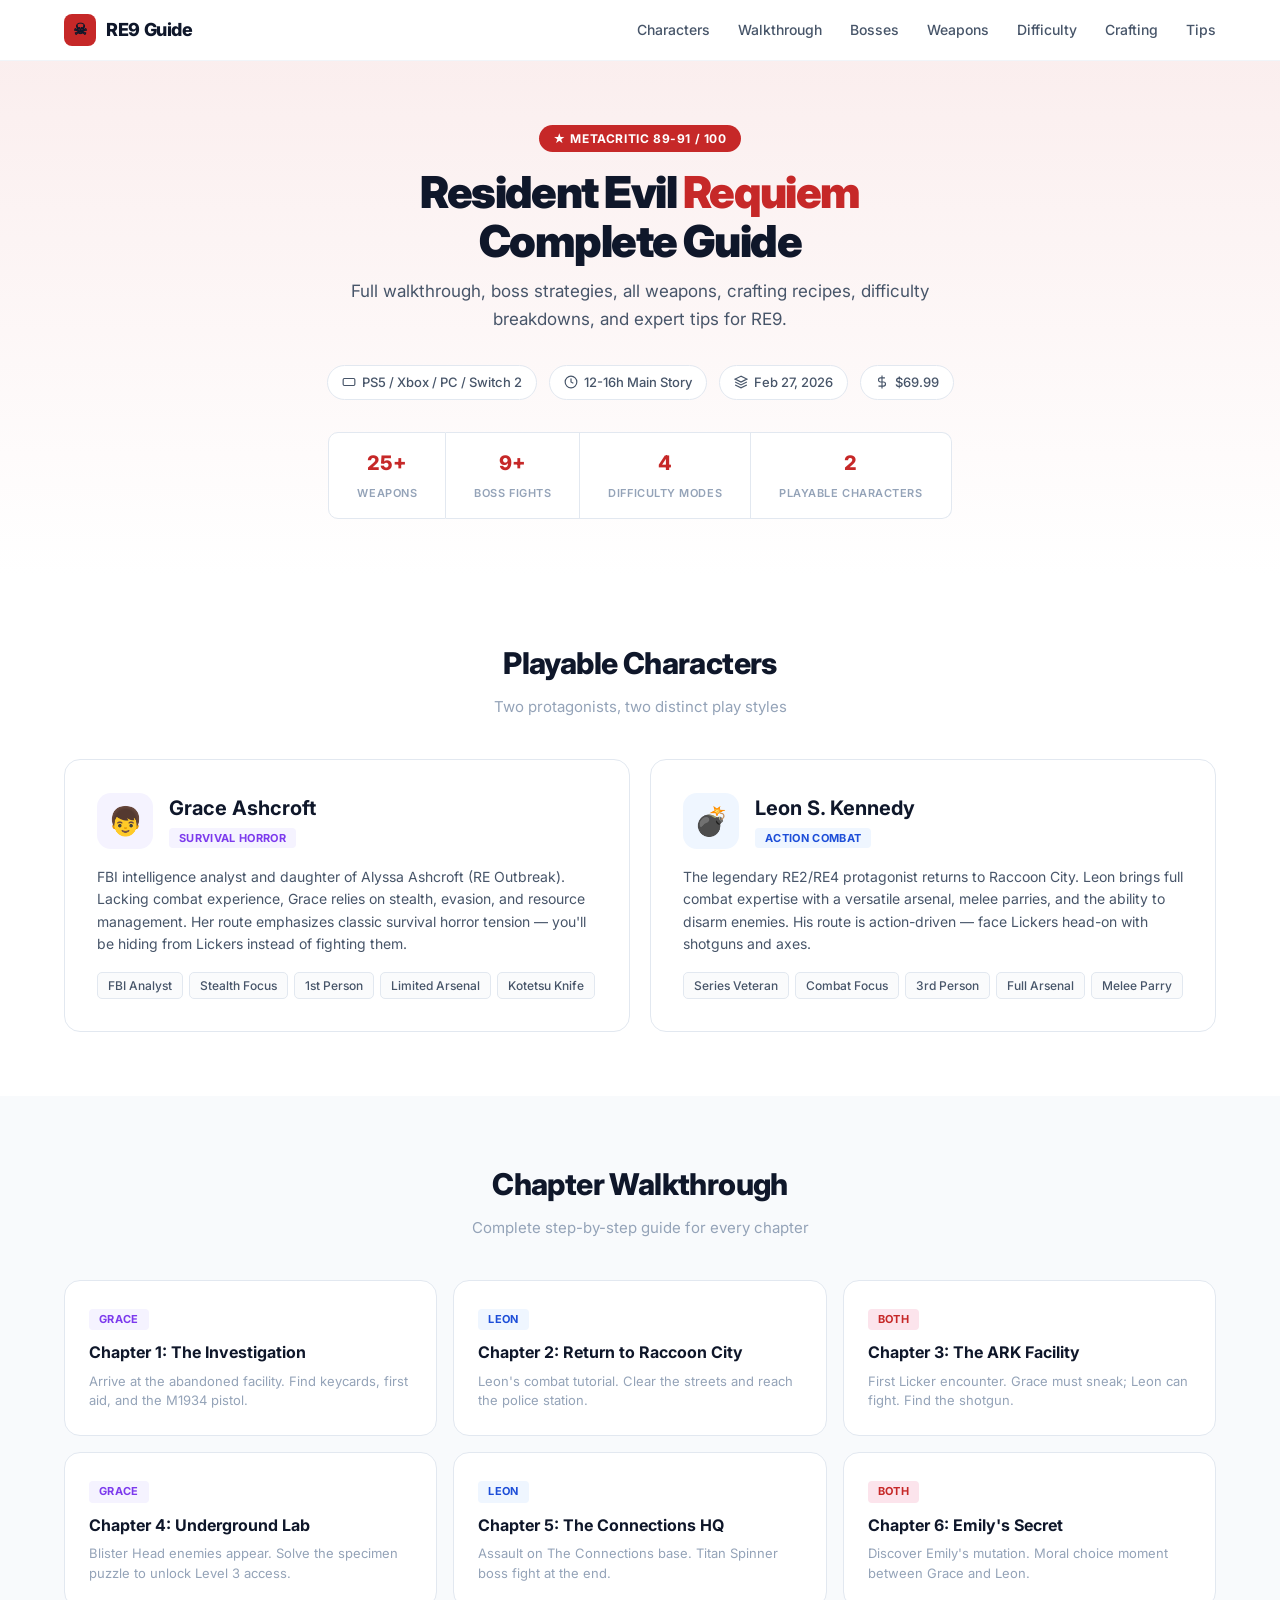
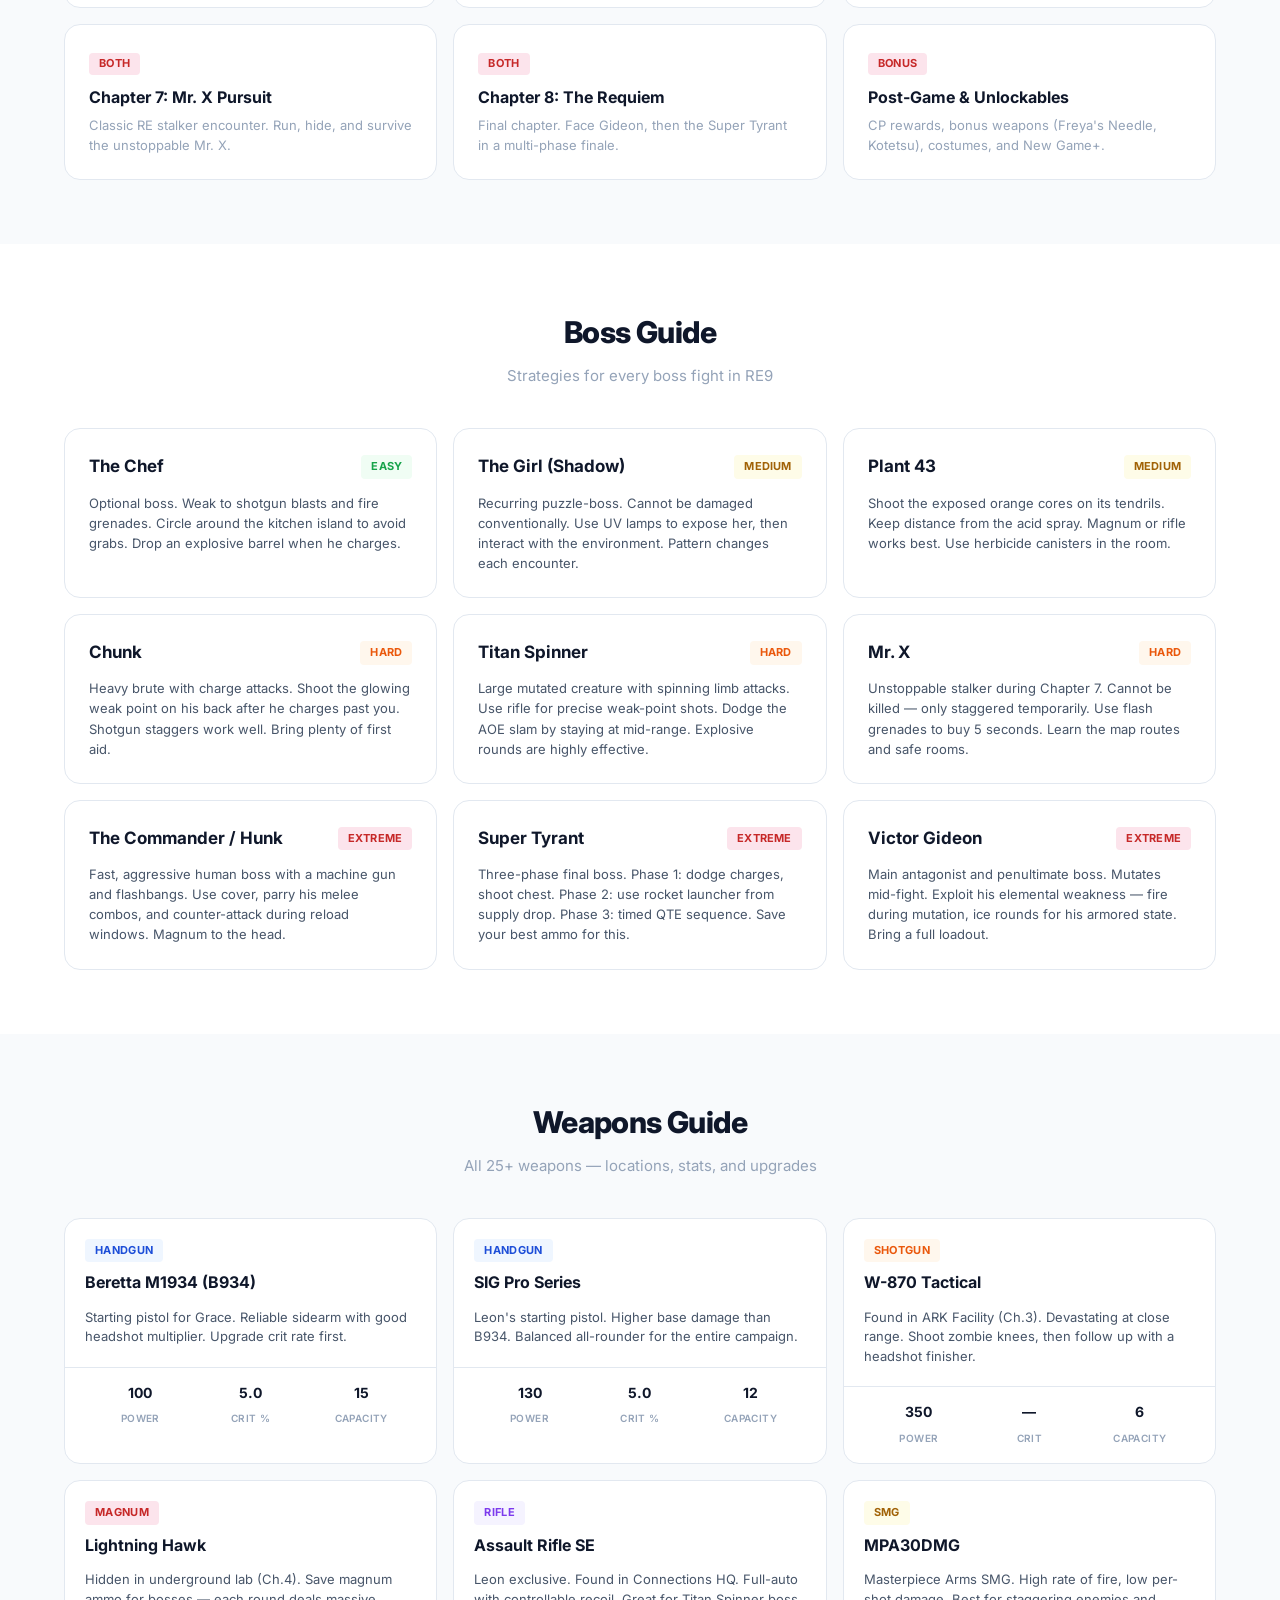
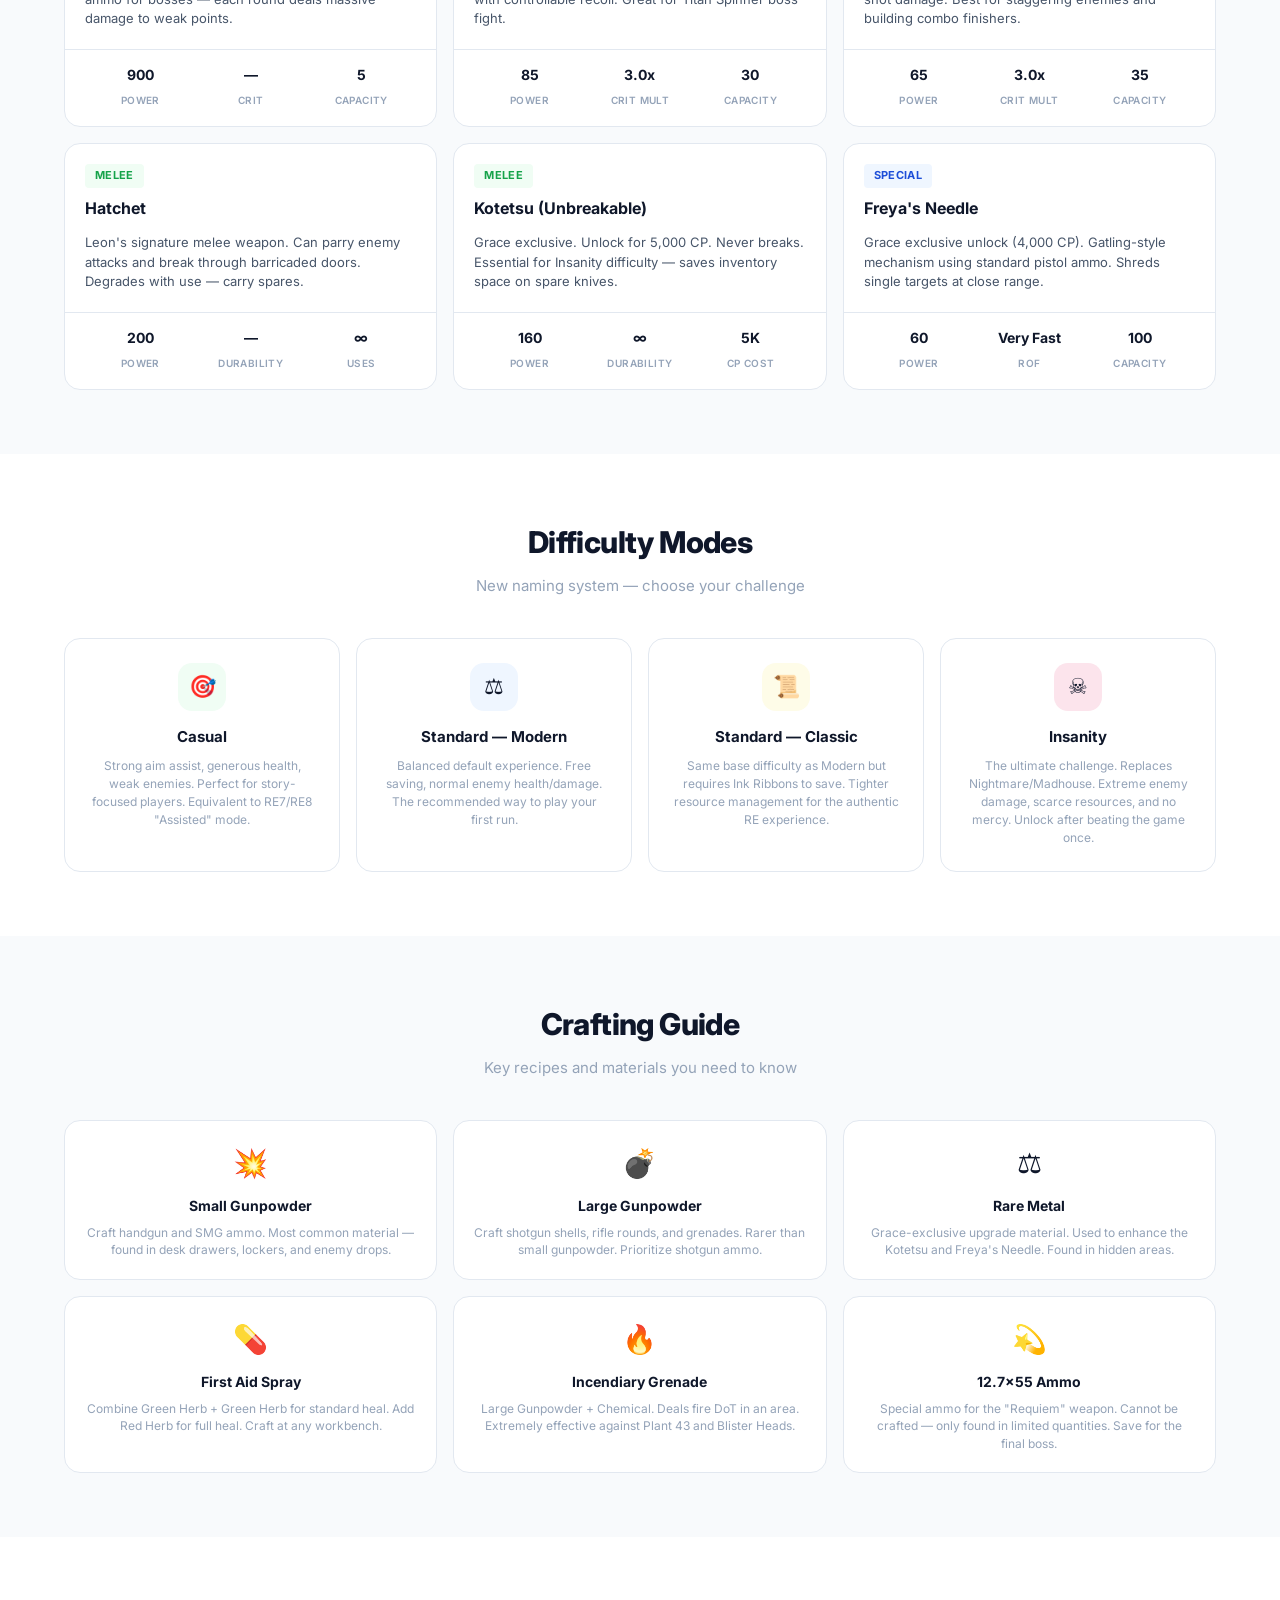
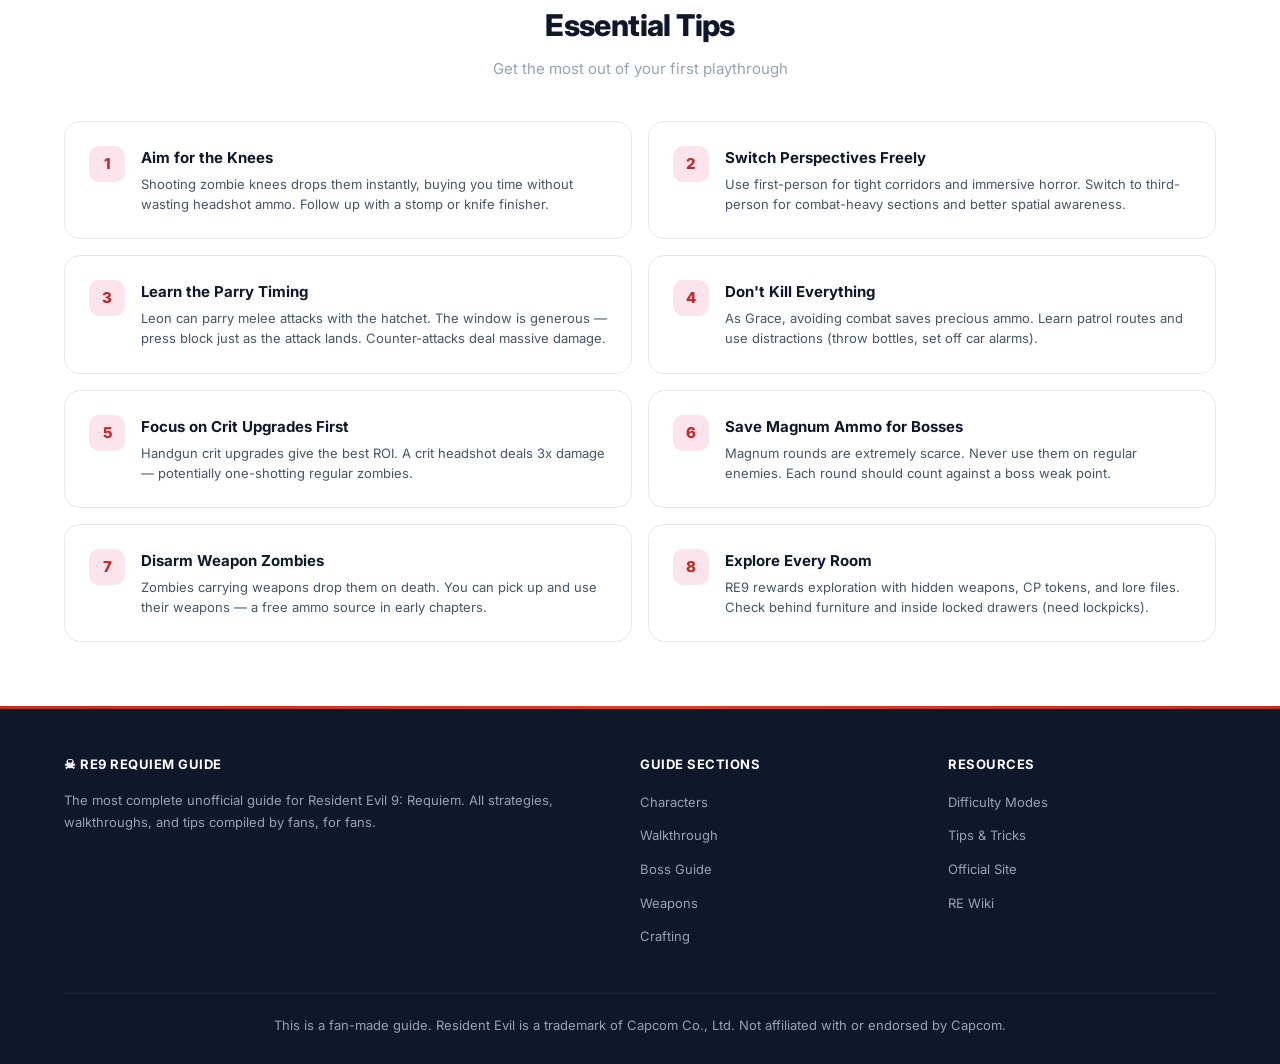
==== index.html @ fad6b017 "Initial commit: RE9 Requiem complete guide site" ====
<!DOCTYPE html>
<html lang="en">
<head>
    <meta charset="UTF-8">
    <meta name="viewport" content="width=device-width, initial-scale=1.0">
    <title>Resident Evil 9 Requiem — Complete Guide & Walkthrough</title>
    <meta name="description" content="Complete Resident Evil 9 Requiem guide: full walkthrough, boss strategies, weapons locations, crafting recipes, difficulty modes, tips and tricks.">
    <meta name="keywords" content="Resident Evil 9 Requiem guide, RE9 walkthrough, RE9 boss guide, RE9 weapons, Resident Evil Requiem tips">
    <link rel="canonical" href="">
    <meta property="og:title" content="Resident Evil 9 Requiem — Complete Guide">
    <meta property="og:description" content="The ultimate RE9 Requiem guide with walkthrough, boss strategies, weapons, and tips.">
    <meta property="og:type" content="website">
    <link rel="stylesheet" href="css/style.css">
    <script type="application/ld+json">
    {
        "@context": "https://schema.org",
        "@type": "WebSite",
        "name": "RE9 Requiem Guide",
        "description": "Complete Resident Evil 9 Requiem walkthrough and strategy guide"
    }
    </script>
</head>
<body>
    <!-- Navigation -->
    <nav class="navbar">
        <div class="container nav-container">
            <a href="#" class="logo">
                <span class="logo-icon">&#9760;</span>
                <span>RE9 Guide</span>
            </a>
            <button class="mobile-toggle" onclick="toggleNav()">&#9776;</button>
            <ul class="nav-links" id="navLinks">
                <li><a href="#characters">Characters</a></li>
                <li><a href="#walkthrough">Walkthrough</a></li>
                <li><a href="#bosses">Bosses</a></li>
                <li><a href="#weapons">Weapons</a></li>
                <li><a href="#difficulty">Difficulty</a></li>
                <li><a href="#crafting">Crafting</a></li>
                <li><a href="#tips">Tips</a></li>
            </ul>
        </div>
    </nav>

    <!-- Hero -->
    <header class="hero">
        <div class="container">
            <div class="hero-badge">&#9733; Metacritic 89-91 / 100</div>
            <h1>Resident Evil <span>Requiem</span><br>Complete Guide</h1>
            <p class="hero-sub">Full walkthrough, boss strategies, all weapons, crafting recipes, difficulty breakdowns, and expert tips for RE9.</p>
            <div class="hero-meta">
                <span class="meta-pill">
                    <svg viewBox="0 0 24 24"><rect x="2" y="6" width="20" height="12" rx="2"/><line x1="6" y1="10" x2="6" y2="10.01"/><line x1="10" y1="10" x2="10" y2="10.01"/></svg>
                    PS5 / Xbox / PC / Switch 2
                </span>
                <span class="meta-pill">
                    <svg viewBox="0 0 24 24"><circle cx="12" cy="12" r="10"/><polyline points="12 6 12 12 16 14"/></svg>
                    12-16h Main Story
                </span>
                <span class="meta-pill">
                    <svg viewBox="0 0 24 24"><path d="M12 2L2 7l10 5 10-5-10-5z"/><path d="M2 17l10 5 10-5"/><path d="M2 12l10 5 10-5"/></svg>
                    Feb 27, 2026
                </span>
                <span class="meta-pill">
                    <svg viewBox="0 0 24 24"><line x1="12" y1="1" x2="12" y2="23"/><path d="M17 5H9.5a3.5 3.5 0 0 0 0 7h5a3.5 3.5 0 0 1 0 7H6"/></svg>
                    $69.99
                </span>
            </div>
            <div class="hero-stats">
                <div class="stat"><strong>25+</strong><span>Weapons</span></div>
                <div class="stat"><strong>9+</strong><span>Boss Fights</span></div>
                <div class="stat"><strong>4</strong><span>Difficulty Modes</span></div>
                <div class="stat"><strong>2</strong><span>Playable Characters</span></div>
            </div>
        </div>
    </header>

    <!-- Characters -->
    <section id="characters" class="section">
        <div class="container">
            <div class="section-header animate-in">
                <h2 class="section-title">Playable Characters</h2>
                <p class="section-sub">Two protagonists, two distinct play styles</p>
            </div>
            <div class="char-grid">
                <article class="char-card animate-in">
                    <div class="char-top">
                        <div class="char-avatar grace">&#128102;</div>
                        <div>
                            <div class="char-name">Grace Ashcroft</div>
                            <span class="char-role survival">Survival Horror</span>
                        </div>
                    </div>
                    <p class="char-desc">FBI intelligence analyst and daughter of Alyssa Ashcroft (RE Outbreak). Lacking combat experience, Grace relies on stealth, evasion, and resource management. Her route emphasizes classic survival horror tension — you'll be hiding from Lickers instead of fighting them.</p>
                    <div class="char-traits">
                        <span class="trait">FBI Analyst</span>
                        <span class="trait">Stealth Focus</span>
                        <span class="trait">1st Person</span>
                        <span class="trait">Limited Arsenal</span>
                        <span class="trait">Kotetsu Knife</span>
                    </div>
                </article>
                <article class="char-card animate-in">
                    <div class="char-top">
                        <div class="char-avatar leon">&#128163;</div>
                        <div>
                            <div class="char-name">Leon S. Kennedy</div>
                            <span class="char-role action">Action Combat</span>
                        </div>
                    </div>
                    <p class="char-desc">The legendary RE2/RE4 protagonist returns to Raccoon City. Leon brings full combat expertise with a versatile arsenal, melee parries, and the ability to disarm enemies. His route is action-driven — face Lickers head-on with shotguns and axes.</p>
                    <div class="char-traits">
                        <span class="trait">Series Veteran</span>
                        <span class="trait">Combat Focus</span>
                        <span class="trait">3rd Person</span>
                        <span class="trait">Full Arsenal</span>
                        <span class="trait">Melee Parry</span>
                    </div>
                </article>
            </div>
        </div>
    </section>

    <!-- Walkthrough -->
    <section id="walkthrough" class="section section-alt">
        <div class="container">
            <div class="section-header animate-in">
                <h2 class="section-title">Chapter Walkthrough</h2>
                <p class="section-sub">Complete step-by-step guide for every chapter</p>
            </div>
            <div class="walk-grid">
                <a href="#" class="walk-card animate-in">
                    <span class="walk-tag grace">Grace</span>
                    <h3>Chapter 1: The Investigation</h3>
                    <p>Arrive at the abandoned facility. Find keycards, first aid, and the M1934 pistol.</p>
                </a>
                <a href="#" class="walk-card animate-in">
                    <span class="walk-tag leon">Leon</span>
                    <h3>Chapter 2: Return to Raccoon City</h3>
                    <p>Leon's combat tutorial. Clear the streets and reach the police station.</p>
                </a>
                <a href="#" class="walk-card animate-in">
                    <span class="walk-tag shared">Both</span>
                    <h3>Chapter 3: The ARK Facility</h3>
                    <p>First Licker encounter. Grace must sneak; Leon can fight. Find the shotgun.</p>
                </a>
                <a href="#" class="walk-card animate-in">
                    <span class="walk-tag grace">Grace</span>
                    <h3>Chapter 4: Underground Lab</h3>
                    <p>Blister Head enemies appear. Solve the specimen puzzle to unlock Level 3 access.</p>
                </a>
                <a href="#" class="walk-card animate-in">
                    <span class="walk-tag leon">Leon</span>
                    <h3>Chapter 5: The Connections HQ</h3>
                    <p>Assault on The Connections base. Titan Spinner boss fight at the end.</p>
                </a>
                <a href="#" class="walk-card animate-in">
                    <span class="walk-tag shared">Both</span>
                    <h3>Chapter 6: Emily's Secret</h3>
                    <p>Discover Emily's mutation. Moral choice moment between Grace and Leon.</p>
                </a>
                <a href="#" class="walk-card animate-in">
                    <span class="walk-tag shared">Both</span>
                    <h3>Chapter 7: Mr. X Pursuit</h3>
                    <p>Classic RE stalker encounter. Run, hide, and survive the unstoppable Mr. X.</p>
                </a>
                <a href="#" class="walk-card animate-in">
                    <span class="walk-tag shared">Both</span>
                    <h3>Chapter 8: The Requiem</h3>
                    <p>Final chapter. Face Gideon, then the Super Tyrant in a multi-phase finale.</p>
                </a>
                <a href="#" class="walk-card animate-in">
                    <span class="walk-tag shared">Bonus</span>
                    <h3>Post-Game & Unlockables</h3>
                    <p>CP rewards, bonus weapons (Freya's Needle, Kotetsu), costumes, and New Game+.</p>
                </a>
            </div>
        </div>
    </section>

    <!-- Bosses -->
    <section id="bosses" class="section">
        <div class="container">
            <div class="section-header animate-in">
                <h2 class="section-title">Boss Guide</h2>
                <p class="section-sub">Strategies for every boss fight in RE9</p>
            </div>
            <div class="boss-grid">
                <article class="boss-card animate-in">
                    <div class="boss-header">
                        <span class="boss-name">The Chef</span>
                        <span class="boss-diff easy">Easy</span>
                    </div>
                    <p>Optional boss. Weak to shotgun blasts and fire grenades. Circle around the kitchen island to avoid grabs. Drop an explosive barrel when he charges.</p>
                </article>
                <article class="boss-card animate-in">
                    <div class="boss-header">
                        <span class="boss-name">The Girl (Shadow)</span>
                        <span class="boss-diff medium">Medium</span>
                    </div>
                    <p>Recurring puzzle-boss. Cannot be damaged conventionally. Use UV lamps to expose her, then interact with the environment. Pattern changes each encounter.</p>
                </article>
                <article class="boss-card animate-in">
                    <div class="boss-header">
                        <span class="boss-name">Plant 43</span>
                        <span class="boss-diff medium">Medium</span>
                    </div>
                    <p>Shoot the exposed orange cores on its tendrils. Keep distance from the acid spray. Magnum or rifle works best. Use herbicide canisters in the room.</p>
                </article>
                <article class="boss-card animate-in">
                    <div class="boss-header">
                        <span class="boss-name">Chunk</span>
                        <span class="boss-diff hard">Hard</span>
                    </div>
                    <p>Heavy brute with charge attacks. Shoot the glowing weak point on his back after he charges past you. Shotgun staggers work well. Bring plenty of first aid.</p>
                </article>
                <article class="boss-card animate-in">
                    <div class="boss-header">
                        <span class="boss-name">Titan Spinner</span>
                        <span class="boss-diff hard">Hard</span>
                    </div>
                    <p>Large mutated creature with spinning limb attacks. Use rifle for precise weak-point shots. Dodge the AOE slam by staying at mid-range. Explosive rounds are highly effective.</p>
                </article>
                <article class="boss-card animate-in">
                    <div class="boss-header">
                        <span class="boss-name">Mr. X</span>
                        <span class="boss-diff hard">Hard</span>
                    </div>
                    <p>Unstoppable stalker during Chapter 7. Cannot be killed — only staggered temporarily. Use flash grenades to buy 5 seconds. Learn the map routes and safe rooms.</p>
                </article>
                <article class="boss-card animate-in">
                    <div class="boss-header">
                        <span class="boss-name">The Commander / Hunk</span>
                        <span class="boss-diff extreme">Extreme</span>
                    </div>
                    <p>Fast, aggressive human boss with a machine gun and flashbangs. Use cover, parry his melee combos, and counter-attack during reload windows. Magnum to the head.</p>
                </article>
                <article class="boss-card animate-in">
                    <div class="boss-header">
                        <span class="boss-name">Super Tyrant</span>
                        <span class="boss-diff extreme">Extreme</span>
                    </div>
                    <p>Three-phase final boss. Phase 1: dodge charges, shoot chest. Phase 2: use rocket launcher from supply drop. Phase 3: timed QTE sequence. Save your best ammo for this.</p>
                </article>
                <article class="boss-card animate-in">
                    <div class="boss-header">
                        <span class="boss-name">Victor Gideon</span>
                        <span class="boss-diff extreme">Extreme</span>
                    </div>
                    <p>Main antagonist and penultimate boss. Mutates mid-fight. Exploit his elemental weakness — fire during mutation, ice rounds for his armored state. Bring a full loadout.</p>
                </article>
            </div>
        </div>
    </section>

    <!-- Weapons -->
    <section id="weapons" class="section section-alt">
        <div class="container">
            <div class="section-header animate-in">
                <h2 class="section-title">Weapons Guide</h2>
                <p class="section-sub">All 25+ weapons — locations, stats, and upgrades</p>
            </div>
            <div class="weapon-grid">
                <article class="weapon-card animate-in">
                    <div class="weapon-top"><span class="weapon-type handgun">Handgun</span></div>
                    <div class="weapon-name">Beretta M1934 (B934)</div>
                    <div class="weapon-body"><p>Starting pistol for Grace. Reliable sidearm with good headshot multiplier. Upgrade crit rate first.</p></div>
                    <div class="weapon-stats">
                        <div class="w-stat"><strong>100</strong><span>Power</span></div>
                        <div class="w-stat"><strong>5.0</strong><span>Crit %</span></div>
                        <div class="w-stat"><strong>15</strong><span>Capacity</span></div>
                    </div>
                </article>
                <article class="weapon-card animate-in">
                    <div class="weapon-top"><span class="weapon-type handgun">Handgun</span></div>
                    <div class="weapon-name">SIG Pro Series</div>
                    <div class="weapon-body"><p>Leon's starting pistol. Higher base damage than B934. Balanced all-rounder for the entire campaign.</p></div>
                    <div class="weapon-stats">
                        <div class="w-stat"><strong>130</strong><span>Power</span></div>
                        <div class="w-stat"><strong>5.0</strong><span>Crit %</span></div>
                        <div class="w-stat"><strong>12</strong><span>Capacity</span></div>
                    </div>
                </article>
                <article class="weapon-card animate-in">
                    <div class="weapon-top"><span class="weapon-type shotgun">Shotgun</span></div>
                    <div class="weapon-name">W-870 Tactical</div>
                    <div class="weapon-body"><p>Found in ARK Facility (Ch.3). Devastating at close range. Shoot zombie knees, then follow up with a headshot finisher.</p></div>
                    <div class="weapon-stats">
                        <div class="w-stat"><strong>350</strong><span>Power</span></div>
                        <div class="w-stat"><strong>—</strong><span>Crit</span></div>
                        <div class="w-stat"><strong>6</strong><span>Capacity</span></div>
                    </div>
                </article>
                <article class="weapon-card animate-in">
                    <div class="weapon-top"><span class="weapon-type magnum">Magnum</span></div>
                    <div class="weapon-name">Lightning Hawk</div>
                    <div class="weapon-body"><p>Hidden in underground lab (Ch.4). Save magnum ammo for bosses — each round deals massive damage to weak points.</p></div>
                    <div class="weapon-stats">
                        <div class="w-stat"><strong>900</strong><span>Power</span></div>
                        <div class="w-stat"><strong>—</strong><span>Crit</span></div>
                        <div class="w-stat"><strong>5</strong><span>Capacity</span></div>
                    </div>
                </article>
                <article class="weapon-card animate-in">
                    <div class="weapon-top"><span class="weapon-type rifle">Rifle</span></div>
                    <div class="weapon-name">Assault Rifle SE</div>
                    <div class="weapon-body"><p>Leon exclusive. Found in Connections HQ. Full-auto with controllable recoil. Great for Titan Spinner boss fight.</p></div>
                    <div class="weapon-stats">
                        <div class="w-stat"><strong>85</strong><span>Power</span></div>
                        <div class="w-stat"><strong>3.0x</strong><span>Crit Mult</span></div>
                        <div class="w-stat"><strong>30</strong><span>Capacity</span></div>
                    </div>
                </article>
                <article class="weapon-card animate-in">
                    <div class="weapon-top"><span class="weapon-type smg">SMG</span></div>
                    <div class="weapon-name">MPA30DMG</div>
                    <div class="weapon-body"><p>Masterpiece Arms SMG. High rate of fire, low per-shot damage. Best for staggering enemies and building combo finishers.</p></div>
                    <div class="weapon-stats">
                        <div class="w-stat"><strong>65</strong><span>Power</span></div>
                        <div class="w-stat"><strong>3.0x</strong><span>Crit Mult</span></div>
                        <div class="w-stat"><strong>35</strong><span>Capacity</span></div>
                    </div>
                </article>
                <article class="weapon-card animate-in">
                    <div class="weapon-top"><span class="weapon-type melee">Melee</span></div>
                    <div class="weapon-name">Hatchet</div>
                    <div class="weapon-body"><p>Leon's signature melee weapon. Can parry enemy attacks and break through barricaded doors. Degrades with use — carry spares.</p></div>
                    <div class="weapon-stats">
                        <div class="w-stat"><strong>200</strong><span>Power</span></div>
                        <div class="w-stat"><strong>—</strong><span>Durability</span></div>
                        <div class="w-stat"><strong>&#8734;</strong><span>Uses</span></div>
                    </div>
                </article>
                <article class="weapon-card animate-in">
                    <div class="weapon-top"><span class="weapon-type melee">Melee</span></div>
                    <div class="weapon-name">Kotetsu (Unbreakable)</div>
                    <div class="weapon-body"><p>Grace exclusive. Unlock for 5,000 CP. Never breaks. Essential for Insanity difficulty — saves inventory space on spare knives.</p></div>
                    <div class="weapon-stats">
                        <div class="w-stat"><strong>160</strong><span>Power</span></div>
                        <div class="w-stat"><strong>&#8734;</strong><span>Durability</span></div>
                        <div class="w-stat"><strong>5K</strong><span>CP Cost</span></div>
                    </div>
                </article>
                <article class="weapon-card animate-in">
                    <div class="weapon-top"><span class="weapon-type handgun">Special</span></div>
                    <div class="weapon-name">Freya's Needle</div>
                    <div class="weapon-body"><p>Grace exclusive unlock (4,000 CP). Gatling-style mechanism using standard pistol ammo. Shreds single targets at close range.</p></div>
                    <div class="weapon-stats">
                        <div class="w-stat"><strong>60</strong><span>Power</span></div>
                        <div class="w-stat"><strong>Very Fast</strong><span>ROF</span></div>
                        <div class="w-stat"><strong>100</strong><span>Capacity</span></div>
                    </div>
                </article>
            </div>
        </div>
    </section>

    <!-- Difficulty -->
    <section id="difficulty" class="section">
        <div class="container">
            <div class="section-header animate-in">
                <h2 class="section-title">Difficulty Modes</h2>
                <p class="section-sub">New naming system — choose your challenge</p>
            </div>
            <div class="diff-grid">
                <article class="diff-card animate-in">
                    <div class="diff-icon casual">&#127919;</div>
                    <h3>Casual</h3>
                    <p>Strong aim assist, generous health, weak enemies. Perfect for story-focused players. Equivalent to RE7/RE8 "Assisted" mode.</p>
                </article>
                <article class="diff-card animate-in">
                    <div class="diff-icon standard">&#9878;</div>
                    <h3>Standard — Modern</h3>
                    <p>Balanced default experience. Free saving, normal enemy health/damage. The recommended way to play your first run.</p>
                </article>
                <article class="diff-card animate-in">
                    <div class="diff-icon classic">&#128220;</div>
                    <h3>Standard — Classic</h3>
                    <p>Same base difficulty as Modern but requires Ink Ribbons to save. Tighter resource management for the authentic RE experience.</p>
                </article>
                <article class="diff-card animate-in">
                    <div class="diff-icon insanity">&#9760;</div>
                    <h3>Insanity</h3>
                    <p>The ultimate challenge. Replaces Nightmare/Madhouse. Extreme enemy damage, scarce resources, and no mercy. Unlock after beating the game once.</p>
                </article>
            </div>
        </div>
    </section>

    <!-- Crafting -->
    <section id="crafting" class="section section-alt">
        <div class="container">
            <div class="section-header animate-in">
                <h2 class="section-title">Crafting Guide</h2>
                <p class="section-sub">Key recipes and materials you need to know</p>
            </div>
            <div class="craft-grid">
                <article class="craft-card animate-in">
                    <div class="craft-icon">&#128165;</div>
                    <h3>Small Gunpowder</h3>
                    <p>Craft handgun and SMG ammo. Most common material — found in desk drawers, lockers, and enemy drops.</p>
                </article>
                <article class="craft-card animate-in">
                    <div class="craft-icon">&#128163;</div>
                    <h3>Large Gunpowder</h3>
                    <p>Craft shotgun shells, rifle rounds, and grenades. Rarer than small gunpowder. Prioritize shotgun ammo.</p>
                </article>
                <article class="craft-card animate-in">
                    <div class="craft-icon">&#9878;</div>
                    <h3>Rare Metal</h3>
                    <p>Grace-exclusive upgrade material. Used to enhance the Kotetsu and Freya's Needle. Found in hidden areas.</p>
                </article>
                <article class="craft-card animate-in">
                    <div class="craft-icon">&#128138;</div>
                    <h3>First Aid Spray</h3>
                    <p>Combine Green Herb + Green Herb for standard heal. Add Red Herb for full heal. Craft at any workbench.</p>
                </article>
                <article class="craft-card animate-in">
                    <div class="craft-icon">&#128293;</div>
                    <h3>Incendiary Grenade</h3>
                    <p>Large Gunpowder + Chemical. Deals fire DoT in an area. Extremely effective against Plant 43 and Blister Heads.</p>
                </article>
                <article class="craft-card animate-in">
                    <div class="craft-icon">&#128171;</div>
                    <h3>12.7x55 Ammo</h3>
                    <p>Special ammo for the "Requiem" weapon. Cannot be crafted — only found in limited quantities. Save for the final boss.</p>
                </article>
            </div>
        </div>
    </section>

    <!-- Tips -->
    <section id="tips" class="section">
        <div class="container">
            <div class="section-header animate-in">
                <h2 class="section-title">Essential Tips</h2>
                <p class="section-sub">Get the most out of your first playthrough</p>
            </div>
            <div class="tips-grid">
                <article class="tip-card animate-in">
                    <div class="tip-num">1</div>
                    <div class="tip-content">
                        <h3>Aim for the Knees</h3>
                        <p>Shooting zombie knees drops them instantly, buying you time without wasting headshot ammo. Follow up with a stomp or knife finisher.</p>
                    </div>
                </article>
                <article class="tip-card animate-in">
                    <div class="tip-num">2</div>
                    <div class="tip-content">
                        <h3>Switch Perspectives Freely</h3>
                        <p>Use first-person for tight corridors and immersive horror. Switch to third-person for combat-heavy sections and better spatial awareness.</p>
                    </div>
                </article>
                <article class="tip-card animate-in">
                    <div class="tip-num">3</div>
                    <div class="tip-content">
                        <h3>Learn the Parry Timing</h3>
                        <p>Leon can parry melee attacks with the hatchet. The window is generous — press block just as the attack lands. Counter-attacks deal massive damage.</p>
                    </div>
                </article>
                <article class="tip-card animate-in">
                    <div class="tip-num">4</div>
                    <div class="tip-content">
                        <h3>Don't Kill Everything</h3>
                        <p>As Grace, avoiding combat saves precious ammo. Learn patrol routes and use distractions (throw bottles, set off car alarms).</p>
                    </div>
                </article>
                <article class="tip-card animate-in">
                    <div class="tip-num">5</div>
                    <div class="tip-content">
                        <h3>Focus on Crit Upgrades First</h3>
                        <p>Handgun crit upgrades give the best ROI. A crit headshot deals 3x damage — potentially one-shotting regular zombies.</p>
                    </div>
                </article>
                <article class="tip-card animate-in">
                    <div class="tip-num">6</div>
                    <div class="tip-content">
                        <h3>Save Magnum Ammo for Bosses</h3>
                        <p>Magnum rounds are extremely scarce. Never use them on regular enemies. Each round should count against a boss weak point.</p>
                    </div>
                </article>
                <article class="tip-card animate-in">
                    <div class="tip-num">7</div>
                    <div class="tip-content">
                        <h3>Disarm Weapon Zombies</h3>
                        <p>Zombies carrying weapons drop them on death. You can pick up and use their weapons — a free ammo source in early chapters.</p>
                    </div>
                </article>
                <article class="tip-card animate-in">
                    <div class="tip-num">8</div>
                    <div class="tip-content">
                        <h3>Explore Every Room</h3>
                        <p>RE9 rewards exploration with hidden weapons, CP tokens, and lore files. Check behind furniture and inside locked drawers (need lockpicks).</p>
                    </div>
                </article>
            </div>
        </div>
    </section>

    <!-- Footer -->
    <footer class="footer">
        <div class="container">
            <div class="footer-grid">
                <div class="footer-col">
                    <h4>&#9760; RE9 Requiem Guide</h4>
                    <p>The most complete unofficial guide for Resident Evil 9: Requiem. All strategies, walkthroughs, and tips compiled by fans, for fans.</p>
                </div>
                <div class="footer-col">
                    <h4>Guide Sections</h4>
                    <ul>
                        <li><a href="#characters">Characters</a></li>
                        <li><a href="#walkthrough">Walkthrough</a></li>
                        <li><a href="#bosses">Boss Guide</a></li>
                        <li><a href="#weapons">Weapons</a></li>
                        <li><a href="#crafting">Crafting</a></li>
                    </ul>
                </div>
                <div class="footer-col">
                    <h4>Resources</h4>
                    <ul>
                        <li><a href="#difficulty">Difficulty Modes</a></li>
                        <li><a href="#tips">Tips &amp; Tricks</a></li>
                        <li><a href="https://www.residentevil.com/requiem/" target="_blank" rel="noopener">Official Site</a></li>
                        <li><a href="https://residentevil.fandom.com/wiki/Resident_Evil_Requiem" target="_blank" rel="noopener">RE Wiki</a></li>
                    </ul>
                </div>
            </div>
            <div class="footer-bottom">
                <p>This is a fan-made guide. Resident Evil is a trademark of Capcom Co., Ltd. Not affiliated with or endorsed by Capcom.</p>
            </div>
        </div>
    </footer>

    <script src="js/main.js"></script>
</body>
</html>
---- css/style.css ----
/* ========== Google Fonts ========== */
@import url('https://fonts.googleapis.com/css2?family=Inter:wght@400;500;600;700;800;900&display=swap');

/* ========== Reset ========== */
*, *::before, *::after { margin: 0; padding: 0; box-sizing: border-box; }

:root {
    --red: #c62828;
    --red-hover: #b71c1c;
    --red-light: #fce4ec;
    --red-glow: rgba(198,40,40,0.08);
    --text: #0f172a;
    --text-secondary: #475569;
    --text-light: #94a3b8;
    --bg: #ffffff;
    --bg-alt: #f8fafc;
    --bg-subtle: #fafbfc;
    --border: #e2e8f0;
    --border-light: #f1f5f9;
    --radius: 12px;
    --radius-lg: 16px;
    --shadow-sm: 0 1px 2px rgba(0,0,0,0.04);
    --shadow: 0 1px 3px rgba(0,0,0,0.06);
    --shadow-md: 0 4px 12px rgba(0,0,0,0.06), 0 1px 3px rgba(0,0,0,0.04);
    --shadow-lg: 0 12px 32px rgba(0,0,0,0.08), 0 2px 8px rgba(0,0,0,0.03);
    --green: #16a34a;
    --green-bg: #f0fdf4;
    --yellow: #a16207;
    --yellow-bg: #fefce8;
    --blue: #1d4ed8;
    --blue-bg: #eff6ff;
    --purple: #7c3aed;
    --purple-bg: #f5f3ff;
    --orange: #ea580c;
    --orange-bg: #fff7ed;
}

html { scroll-behavior: smooth; }

body {
    font-family: 'Inter', -apple-system, BlinkMacSystemFont, 'Segoe UI', sans-serif;
    color: var(--text);
    background: var(--bg);
    line-height: 1.6;
    -webkit-font-smoothing: antialiased;
    -moz-osx-font-smoothing: grayscale;
}

a { color: var(--red); text-decoration: none; }
a:hover { color: var(--red-hover); }

.container { max-width: 1200px; margin: 0 auto; padding: 0 24px; }

/* ========== Animations ========== */
.animate-in {
    opacity: 0;
    transform: translateY(16px);
    transition: opacity 0.5s ease-out, transform 0.5s ease-out;
}
.animate-in.visible { opacity: 1; transform: translateY(0); }

/* ========== Navbar ========== */
.navbar {
    position: sticky; top: 0; z-index: 100;
    background: rgba(255,255,255,0.92);
    backdrop-filter: blur(16px);
    -webkit-backdrop-filter: blur(16px);
    border-bottom: 1px solid var(--border-light);
    transition: box-shadow 0.25s, border-color 0.25s;
}
.navbar.scrolled { box-shadow: 0 1px 12px rgba(0,0,0,0.06); border-bottom-color: var(--border); }
.nav-container { display: flex; align-items: center; justify-content: space-between; height: 60px; }
.logo { display: flex; align-items: center; gap: 10px; font-weight: 800; font-size: 18px; color: var(--text); letter-spacing: -0.02em; }
.logo-icon {
    width: 32px; height: 32px; background: var(--red); border-radius: 8px;
    display: flex; align-items: center; justify-content: center; font-size: 16px;
}
.nav-links { display: flex; gap: 28px; list-style: none; }
.nav-links a {
    color: var(--text-secondary); font-weight: 500; font-size: 14px;
    transition: color 0.15s; padding: 4px 0; position: relative;
}
.nav-links a:hover { color: var(--red); }
.nav-links a::after {
    content: ''; position: absolute; bottom: -2px; left: 0;
    width: 0; height: 2px; background: var(--red); border-radius: 1px; transition: width 0.2s;
}
.nav-links a:hover::after { width: 100%; }
.mobile-toggle {
    display: none; background: none; border: none; font-size: 22px;
    cursor: pointer; color: var(--text); padding: 4px; line-height: 1;
}

/* ========== Hero ========== */
.hero {
    padding: 64px 0 56px; text-align: center;
    background: linear-gradient(180deg, var(--red-glow) 0%, var(--bg) 100%);
    position: relative;
}
.hero-badge {
    display: inline-flex; align-items: center; gap: 6px;
    background: var(--red); color: #fff; padding: 4px 14px;
    border-radius: 20px; font-size: 12px; font-weight: 700;
    text-transform: uppercase; letter-spacing: 0.05em; margin-bottom: 16px;
}
.hero h1 {
    font-size: 44px; font-weight: 900; line-height: 1.1;
    margin-bottom: 12px; letter-spacing: -0.035em;
}
.hero h1 span { color: var(--red); }
.hero-sub {
    font-size: 17px; color: var(--text-secondary);
    max-width: 600px; margin: 0 auto 32px; line-height: 1.65;
}
.hero-meta {
    display: flex; justify-content: center; gap: 12px;
    flex-wrap: wrap; margin-bottom: 32px;
}
.meta-pill {
    display: inline-flex; align-items: center; gap: 6px;
    background: var(--bg); border: 1px solid var(--border);
    border-radius: 20px; padding: 6px 14px; font-size: 13px;
    font-weight: 500; color: var(--text-secondary);
}
.meta-pill svg { width: 14px; height: 14px; stroke: currentColor; fill: none; stroke-width: 2; }
.hero-stats { display: flex; justify-content: center; gap: 0; }
.stat {
    text-align: center; padding: 14px 28px;
    background: var(--bg); border: 1px solid var(--border);
}
.stat:first-child { border-radius: 10px 0 0 10px; }
.stat:last-child { border-radius: 0 10px 10px 0; }
.stat + .stat { border-left: none; }
.stat strong { display: block; font-size: 20px; color: var(--red); font-weight: 800; }
.stat span { font-size: 11px; color: var(--text-light); font-weight: 600; text-transform: uppercase; letter-spacing: 0.05em; }

/* ========== Sections ========== */
.section { padding: 64px 0; }
.section-alt { background: var(--bg-alt); }
.section-header { text-align: center; margin-bottom: 40px; }
.section-title { font-size: 30px; font-weight: 800; letter-spacing: -0.02em; color: var(--text); margin-bottom: 8px; }
.section-sub { font-size: 15px; color: var(--text-light); max-width: 500px; margin: 0 auto; }

/* ========== Character Cards ========== */
.char-grid { display: grid; grid-template-columns: repeat(2, 1fr); gap: 20px; }
.char-card {
    background: var(--bg); border: 1px solid var(--border);
    border-radius: var(--radius-lg); padding: 32px;
    transition: all 0.25s ease; display: flex; flex-direction: column; gap: 16px;
    position: relative; overflow: hidden;
}
.char-card::before {
    content: ''; position: absolute; top: 0; left: 0; right: 0;
    height: 3px; background: var(--red); opacity: 0; transition: opacity 0.25s;
}
.char-card:hover { border-color: transparent; box-shadow: var(--shadow-lg); }
.char-card:hover::before { opacity: 1; }
.char-avatar {
    width: 56px; height: 56px; border-radius: 14px;
    display: flex; align-items: center; justify-content: center;
    font-size: 28px; flex-shrink: 0;
}
.char-avatar.grace { background: var(--purple-bg); }
.char-avatar.leon { background: var(--blue-bg); }
.char-top { display: flex; align-items: center; gap: 16px; }
.char-name { font-size: 20px; font-weight: 700; }
.char-role {
    font-size: 11px; font-weight: 700; text-transform: uppercase;
    letter-spacing: 0.03em; padding: 3px 10px; border-radius: 4px;
}
.char-role.survival { background: var(--purple-bg); color: var(--purple); }
.char-role.action { background: var(--blue-bg); color: var(--blue); }
.char-desc { font-size: 14px; color: var(--text-secondary); line-height: 1.6; }
.char-traits { display: flex; gap: 6px; flex-wrap: wrap; margin-top: auto; }
.trait {
    background: var(--bg-subtle); border: 1px solid var(--border);
    padding: 3px 10px; border-radius: 5px; font-size: 12px;
    color: var(--text-secondary); font-weight: 500;
}

/* ========== Walkthrough Grid ========== */
.walk-grid { display: grid; grid-template-columns: repeat(3, 1fr); gap: 16px; }
.walk-card {
    background: var(--bg); border: 1px solid var(--border);
    border-radius: var(--radius-lg); padding: 24px;
    transition: all 0.25s ease; display: block; color: var(--text);
    position: relative; overflow: hidden;
}
.walk-card::before {
    content: ''; position: absolute; top: 0; left: 0;
    width: 3px; height: 0; background: var(--red);
    border-radius: 0 2px 2px 0; transition: height 0.25s;
}
.walk-card:hover { box-shadow: var(--shadow-md); border-color: transparent; }
.walk-card:hover::before { height: 100%; color: var(--text); }
.walk-tag {
    display: inline-block; padding: 2px 10px; border-radius: 4px;
    font-size: 11px; font-weight: 700; text-transform: uppercase;
    letter-spacing: 0.03em; margin-bottom: 12px;
}
.walk-tag.grace { background: var(--purple-bg); color: var(--purple); }
.walk-tag.leon { background: var(--blue-bg); color: var(--blue); }
.walk-tag.shared { background: var(--red-light); color: var(--red); }
.walk-card h3 { font-size: 16px; margin-bottom: 8px; font-weight: 700; line-height: 1.35; }
.walk-card p { font-size: 13px; color: var(--text-light); line-height: 1.5; }

/* ========== Boss Grid ========== */
.boss-grid { display: grid; grid-template-columns: repeat(3, 1fr); gap: 16px; }
.boss-card {
    background: var(--bg); border: 1px solid var(--border);
    border-radius: var(--radius-lg); padding: 24px;
    transition: all 0.25s ease; position: relative; overflow: hidden;
}
.boss-card:hover { box-shadow: var(--shadow-md); border-color: transparent; }
.boss-header { display: flex; justify-content: space-between; align-items: center; margin-bottom: 12px; }
.boss-name { font-size: 17px; font-weight: 700; }
.boss-diff {
    font-size: 11px; font-weight: 700; padding: 3px 10px;
    border-radius: 4px; text-transform: uppercase; letter-spacing: 0.02em;
}
.boss-diff.easy { background: var(--green-bg); color: var(--green); }
.boss-diff.medium { background: var(--yellow-bg); color: var(--yellow); }
.boss-diff.hard { background: var(--orange-bg); color: var(--orange); }
.boss-diff.extreme { background: var(--red-light); color: var(--red); }
.boss-card p { font-size: 13px; color: var(--text-secondary); line-height: 1.55; }

/* ========== Weapons Grid ========== */
.weapon-grid { display: grid; grid-template-columns: repeat(3, 1fr); gap: 16px; }
.weapon-card {
    background: var(--bg); border: 1px solid var(--border);
    border-radius: var(--radius-lg); overflow: hidden;
    transition: all 0.25s ease;
}
.weapon-card:hover { border-color: transparent; box-shadow: var(--shadow-lg); }
.weapon-top {
    padding: 20px 20px 0; display: flex; justify-content: space-between; align-items: flex-start;
}
.weapon-type {
    font-size: 11px; font-weight: 700; text-transform: uppercase;
    letter-spacing: 0.03em; padding: 3px 10px; border-radius: 4px;
}
.weapon-type.handgun { background: var(--blue-bg); color: var(--blue); }
.weapon-type.shotgun { background: var(--orange-bg); color: var(--orange); }
.weapon-type.magnum { background: var(--red-light); color: var(--red); }
.weapon-type.melee { background: var(--green-bg); color: var(--green); }
.weapon-type.rifle { background: var(--purple-bg); color: var(--purple); }
.weapon-type.smg { background: var(--yellow-bg); color: var(--yellow); }
.weapon-name { font-size: 16px; font-weight: 700; padding: 0 20px; margin-top: 8px; }
.weapon-body { padding: 12px 20px 20px; }
.weapon-body p { font-size: 13px; color: var(--text-secondary); line-height: 1.5; }
.weapon-stats {
    display: grid; grid-template-columns: repeat(3, 1fr);
    border-top: 1px solid var(--border); padding: 14px 20px;
}
.w-stat { text-align: center; }
.w-stat strong { display: block; font-size: 14px; font-weight: 700; color: var(--text); }
.w-stat span { font-size: 10px; color: var(--text-light); text-transform: uppercase; letter-spacing: 0.04em; font-weight: 600; }

/* ========== Difficulty ========== */
.diff-grid { display: grid; grid-template-columns: repeat(4, 1fr); gap: 16px; }
.diff-card {
    background: var(--bg); border: 1px solid var(--border);
    border-radius: var(--radius-lg); padding: 24px;
    text-align: center; transition: all 0.25s;
}
.diff-card:hover { box-shadow: var(--shadow-md); border-color: transparent; }
.diff-icon {
    width: 48px; height: 48px; border-radius: 14px;
    display: flex; align-items: center; justify-content: center;
    margin: 0 auto 14px; font-size: 22px;
}
.diff-icon.casual { background: var(--green-bg); }
.diff-icon.standard { background: var(--blue-bg); }
.diff-icon.classic { background: var(--yellow-bg); }
.diff-icon.insanity { background: var(--red-light); }
.diff-card h3 { font-size: 15px; font-weight: 700; margin-bottom: 8px; }
.diff-card p { font-size: 12px; color: var(--text-light); line-height: 1.5; }

/* ========== Tips ========== */
.tips-grid { display: grid; grid-template-columns: repeat(2, 1fr); gap: 16px; }
.tip-card {
    background: var(--bg); border: 1px solid var(--border);
    border-radius: var(--radius-lg); padding: 24px;
    display: flex; gap: 16px; transition: all 0.25s;
}
.tip-card:hover { box-shadow: var(--shadow-md); border-color: transparent; }
.tip-num {
    width: 36px; height: 36px; border-radius: 10px;
    background: var(--red-light); color: var(--red);
    display: flex; align-items: center; justify-content: center;
    font-size: 15px; font-weight: 800; flex-shrink: 0;
}
.tip-content h3 { font-size: 15px; font-weight: 700; margin-bottom: 4px; }
.tip-content p { font-size: 13px; color: var(--text-secondary); line-height: 1.55; }

/* ========== Crafting ========== */
.craft-grid { display: grid; grid-template-columns: repeat(3, 1fr); gap: 16px; }
.craft-card {
    background: var(--bg); border: 1px solid var(--border);
    border-radius: var(--radius-lg); padding: 20px; text-align: center;
    transition: all 0.25s;
}
.craft-card:hover { box-shadow: var(--shadow-md); }
.craft-icon { font-size: 28px; margin-bottom: 10px; }
.craft-card h3 { font-size: 14px; font-weight: 700; margin-bottom: 6px; }
.craft-card p { font-size: 12px; color: var(--text-light); line-height: 1.45; }

/* ========== Footer ========== */
.footer {
    background: var(--text); color: #cbd5e1; padding: 48px 0 28px; position: relative;
}
.footer::before {
    content: ''; position: absolute; top: 0; left: 0; right: 0;
    height: 3px; background: linear-gradient(90deg, var(--red), #e53935, var(--red));
}
.footer-grid {
    display: grid; grid-template-columns: 2fr 1fr 1fr; gap: 40px; margin-bottom: 36px;
}
.footer h4 { color: #fff; margin-bottom: 14px; font-size: 13px; font-weight: 700; text-transform: uppercase; letter-spacing: 0.04em; }
.footer p { font-size: 13px; line-height: 1.7; color: #94a3b8; }
.footer ul { list-style: none; }
.footer li { margin-bottom: 8px; }
.footer li a { color: #94a3b8; font-size: 13px; transition: color 0.15s; }
.footer li a:hover { color: #fff; }
.footer-bottom {
    border-top: 1px solid rgba(255,255,255,0.06);
    padding-top: 20px; text-align: center; font-size: 12px; color: #64748b;
}

/* ========== Responsive ========== */
@media (max-width: 1024px) {
    .char-grid { grid-template-columns: 1fr; }
    .walk-grid { grid-template-columns: repeat(2, 1fr); }
    .boss-grid { grid-template-columns: repeat(2, 1fr); }
    .weapon-grid { grid-template-columns: repeat(2, 1fr); }
    .diff-grid { grid-template-columns: repeat(2, 1fr); }
    .hero h1 { font-size: 36px; }
}

@media (max-width: 768px) {
    .container { padding: 0 16px; }
    .hero { padding: 36px 0 32px; }
    .hero h1 { font-size: 28px; }
    .hero-sub { font-size: 14px; margin-bottom: 24px; }
    .hero-meta { gap: 8px; }
    .meta-pill { padding: 4px 10px; font-size: 11px; }
    .stat { padding: 10px 18px; }
    .stat strong { font-size: 17px; }
    .section { padding: 32px 0; }
    .section-header { margin-bottom: 20px; }
    .section-title { font-size: 22px; }
    .section-sub { font-size: 13px; }
    .nav-links {
        display: none; flex-direction: column; position: absolute;
        top: 60px; left: 0; right: 0; background: #fff;
        padding: 12px 16px; border-bottom: 1px solid var(--border);
        gap: 8px; box-shadow: var(--shadow-md);
    }
    .nav-links.active { display: flex; }
    .mobile-toggle { display: block; }
    .char-grid { grid-template-columns: 1fr; gap: 12px; }
    .char-card { padding: 20px; }
    .walk-grid { grid-template-columns: repeat(2, 1fr); gap: 10px; }
    .walk-card { padding: 16px; }
    .boss-grid { grid-template-columns: repeat(2, 1fr); gap: 10px; }
    .boss-card { padding: 16px; }
    .weapon-grid { grid-template-columns: repeat(2, 1fr); gap: 10px; }
    .diff-grid { grid-template-columns: repeat(2, 1fr); gap: 10px; }
    .tips-grid { grid-template-columns: 1fr; gap: 10px; }
    .tip-card { padding: 16px; }
    .craft-grid { grid-template-columns: repeat(2, 1fr); gap: 10px; }
    .footer-grid { grid-template-columns: 1fr; gap: 24px; }
    .footer { padding: 32px 0 20px; }
}

@media (max-width: 480px) {
    .hero h1 { font-size: 24px; }
    .hero-stats { flex-direction: column; gap: 0; }
    .stat { border-right: none !important; border-left: none !important; border-radius: 0 !important; }
    .stat:first-child { border-radius: 8px 8px 0 0 !important; }
    .stat:last-child { border-radius: 0 0 8px 8px !important; }
    .walk-grid { grid-template-columns: 1fr; }
    .boss-grid { grid-template-columns: 1fr; }
    .weapon-grid { grid-template-columns: 1fr; }
    .diff-grid { grid-template-columns: 1fr; }
    .craft-grid { grid-template-columns: 1fr; }
    .section { padding: 24px 0; }
    .section-title { font-size: 20px; }
}
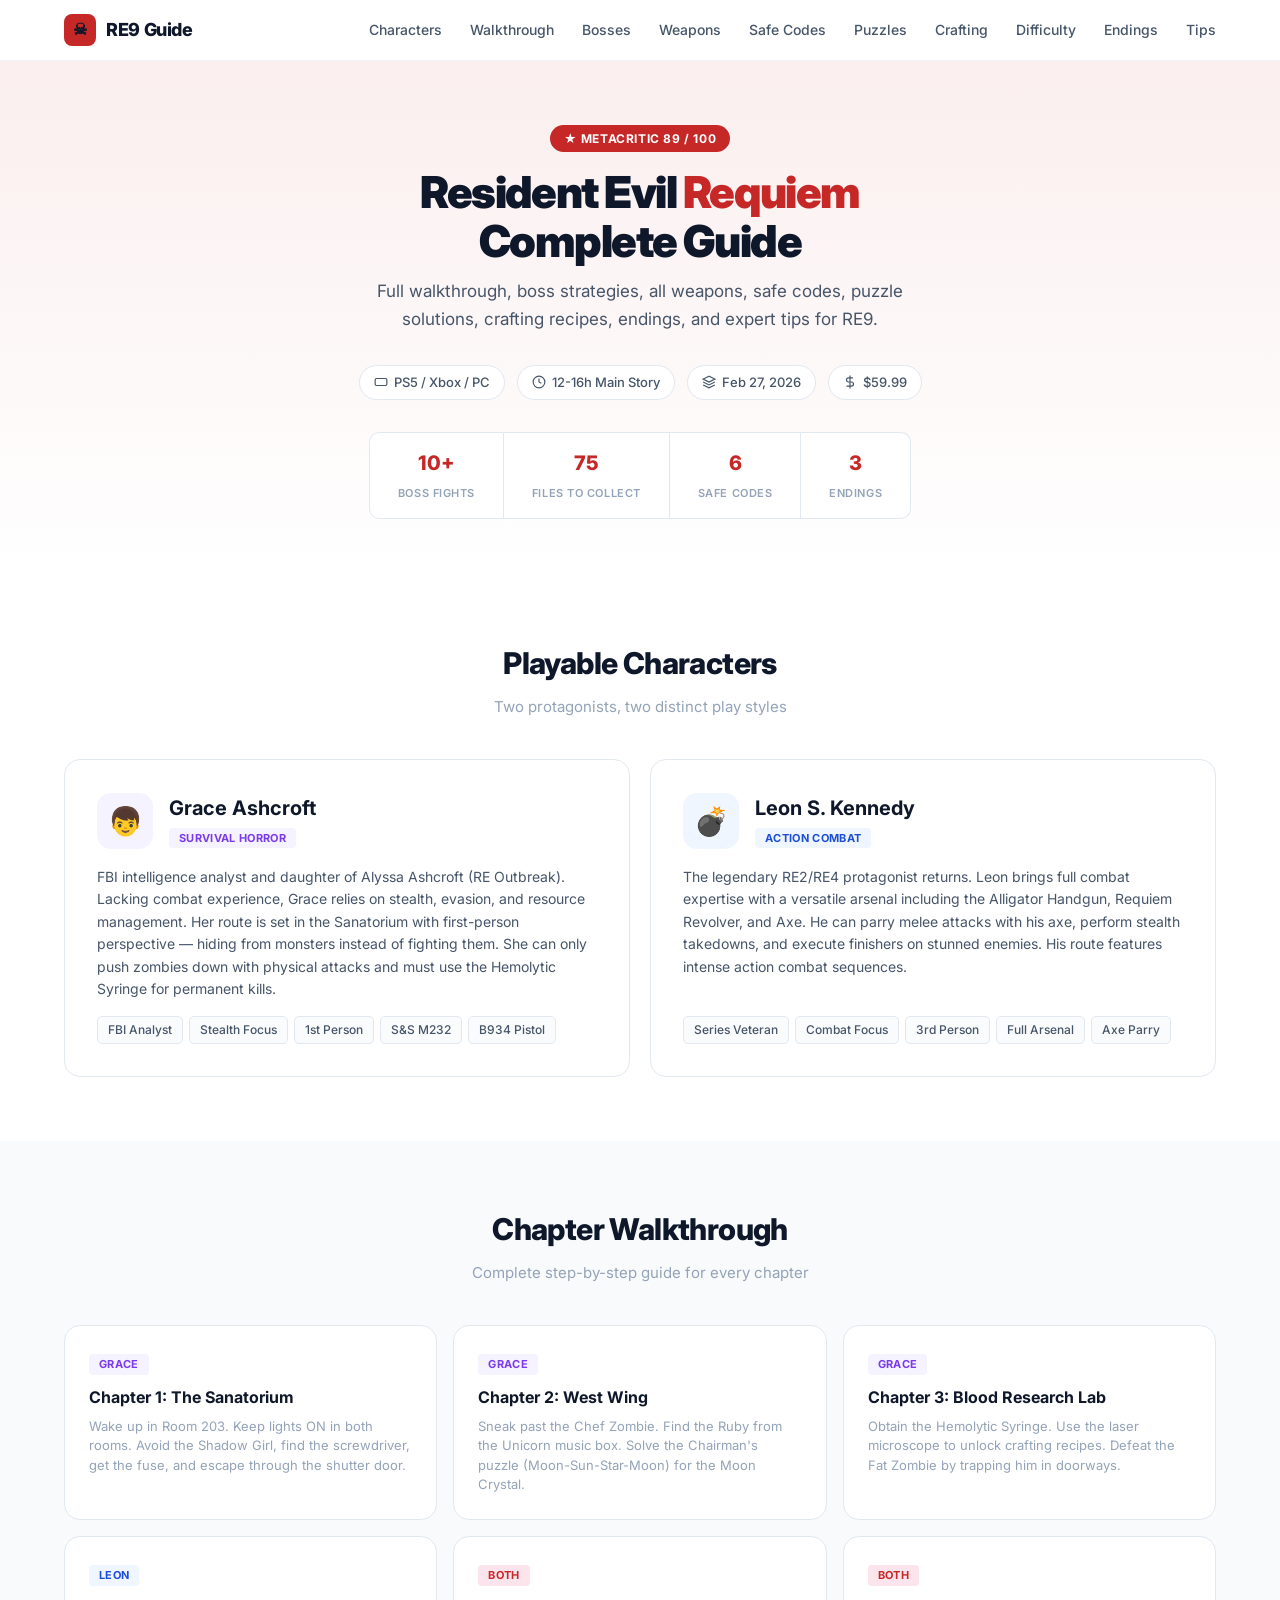
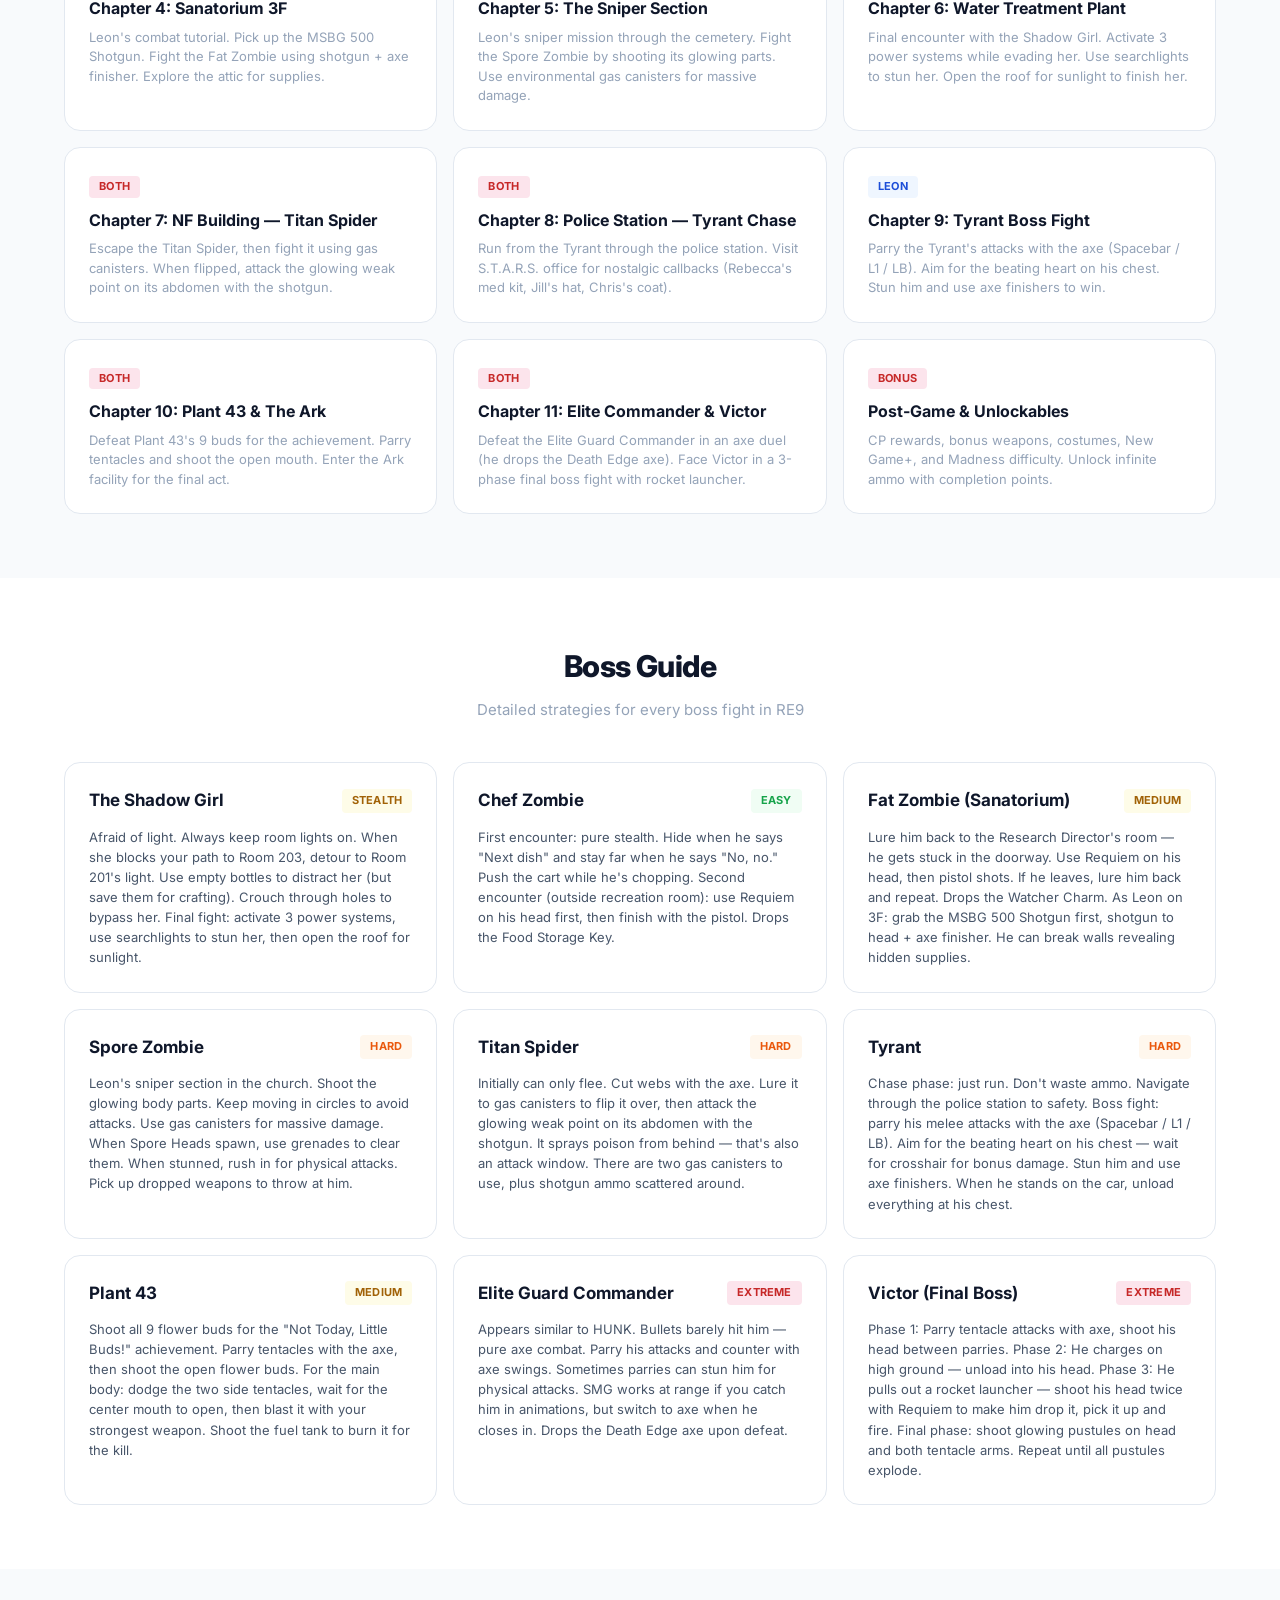
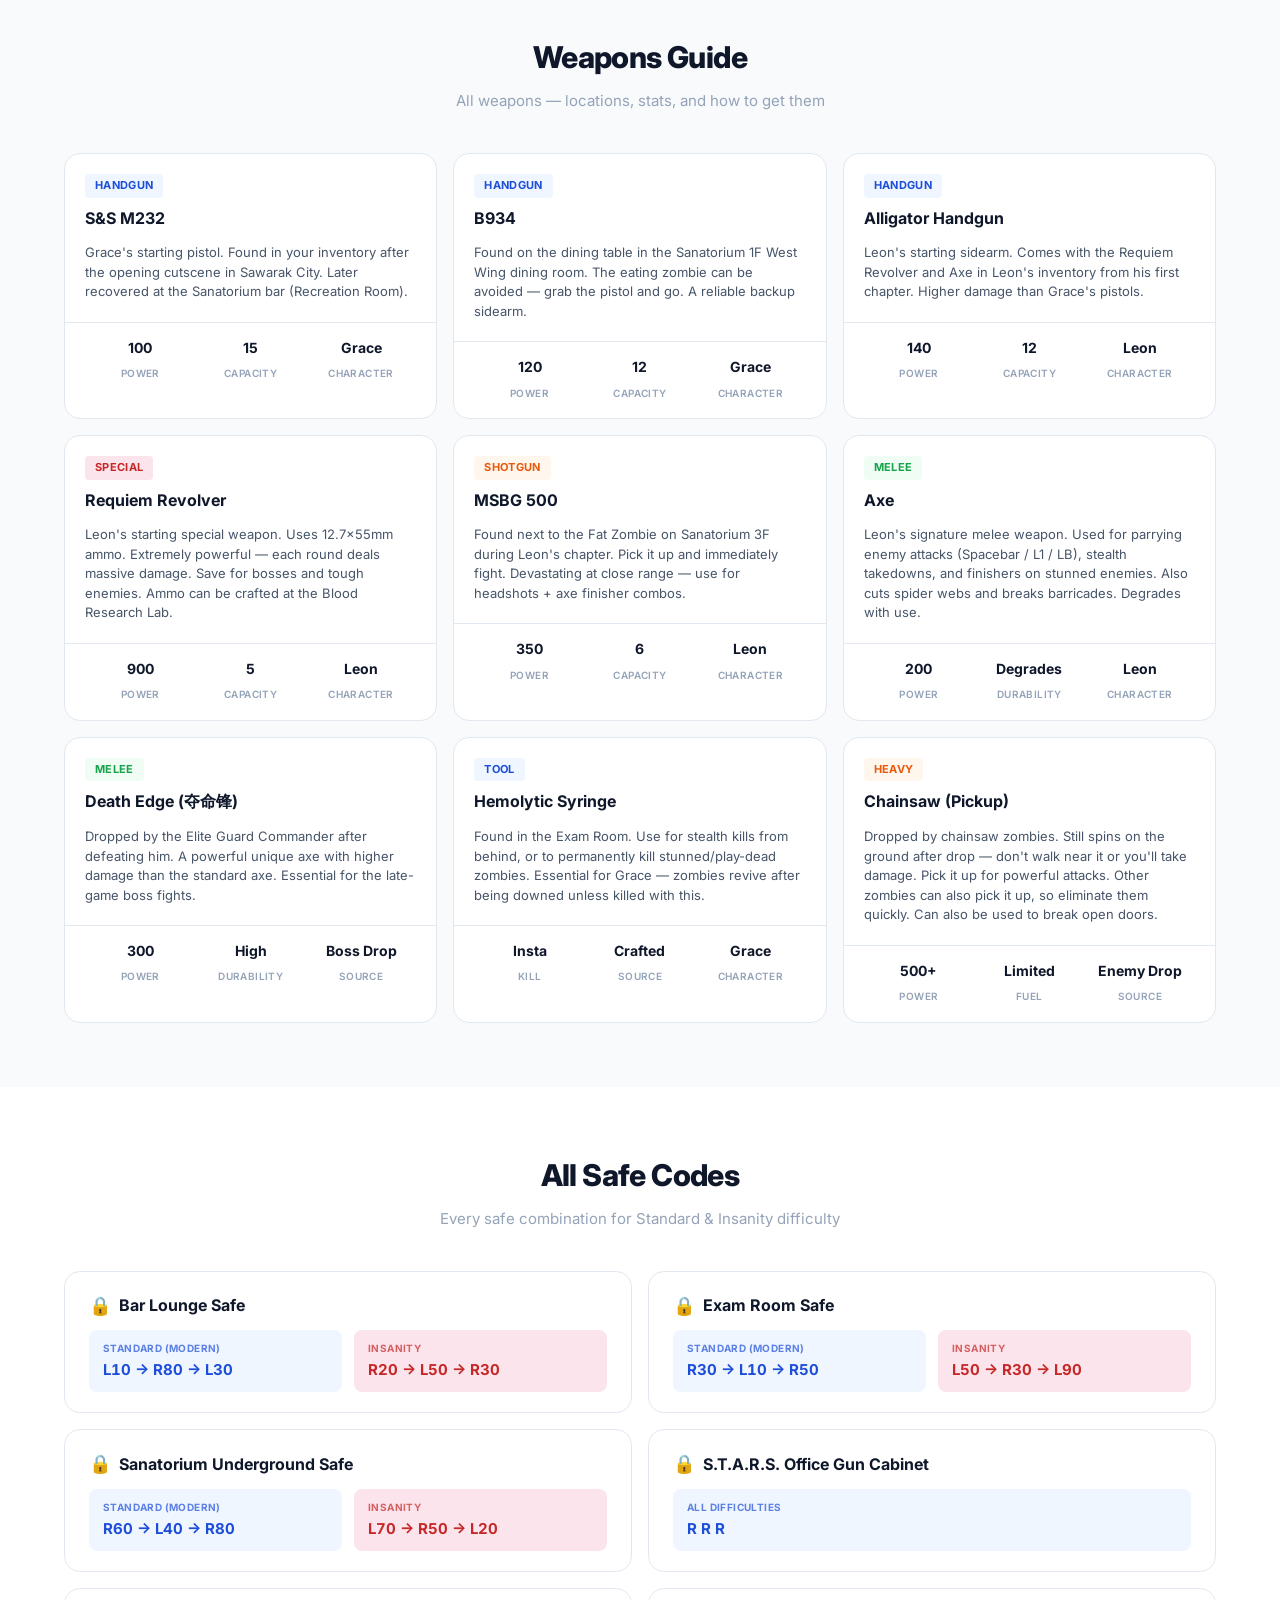
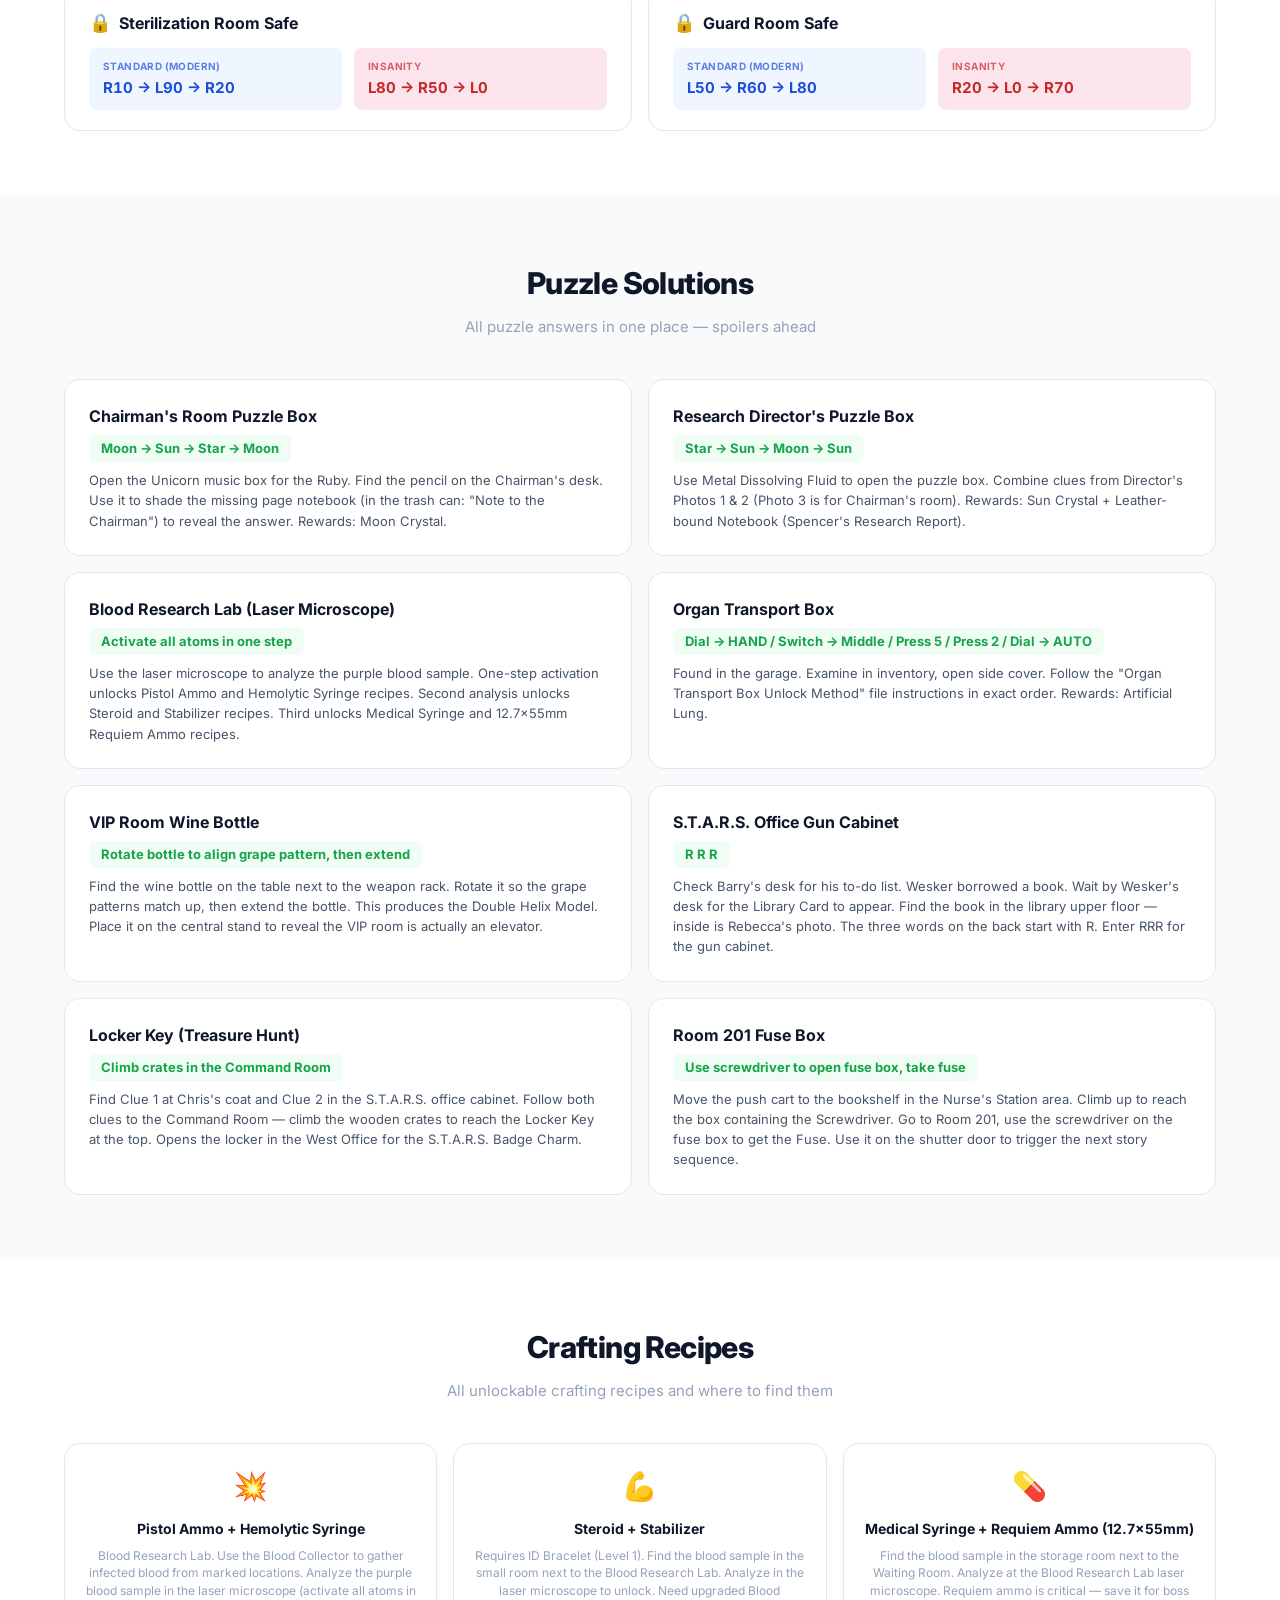
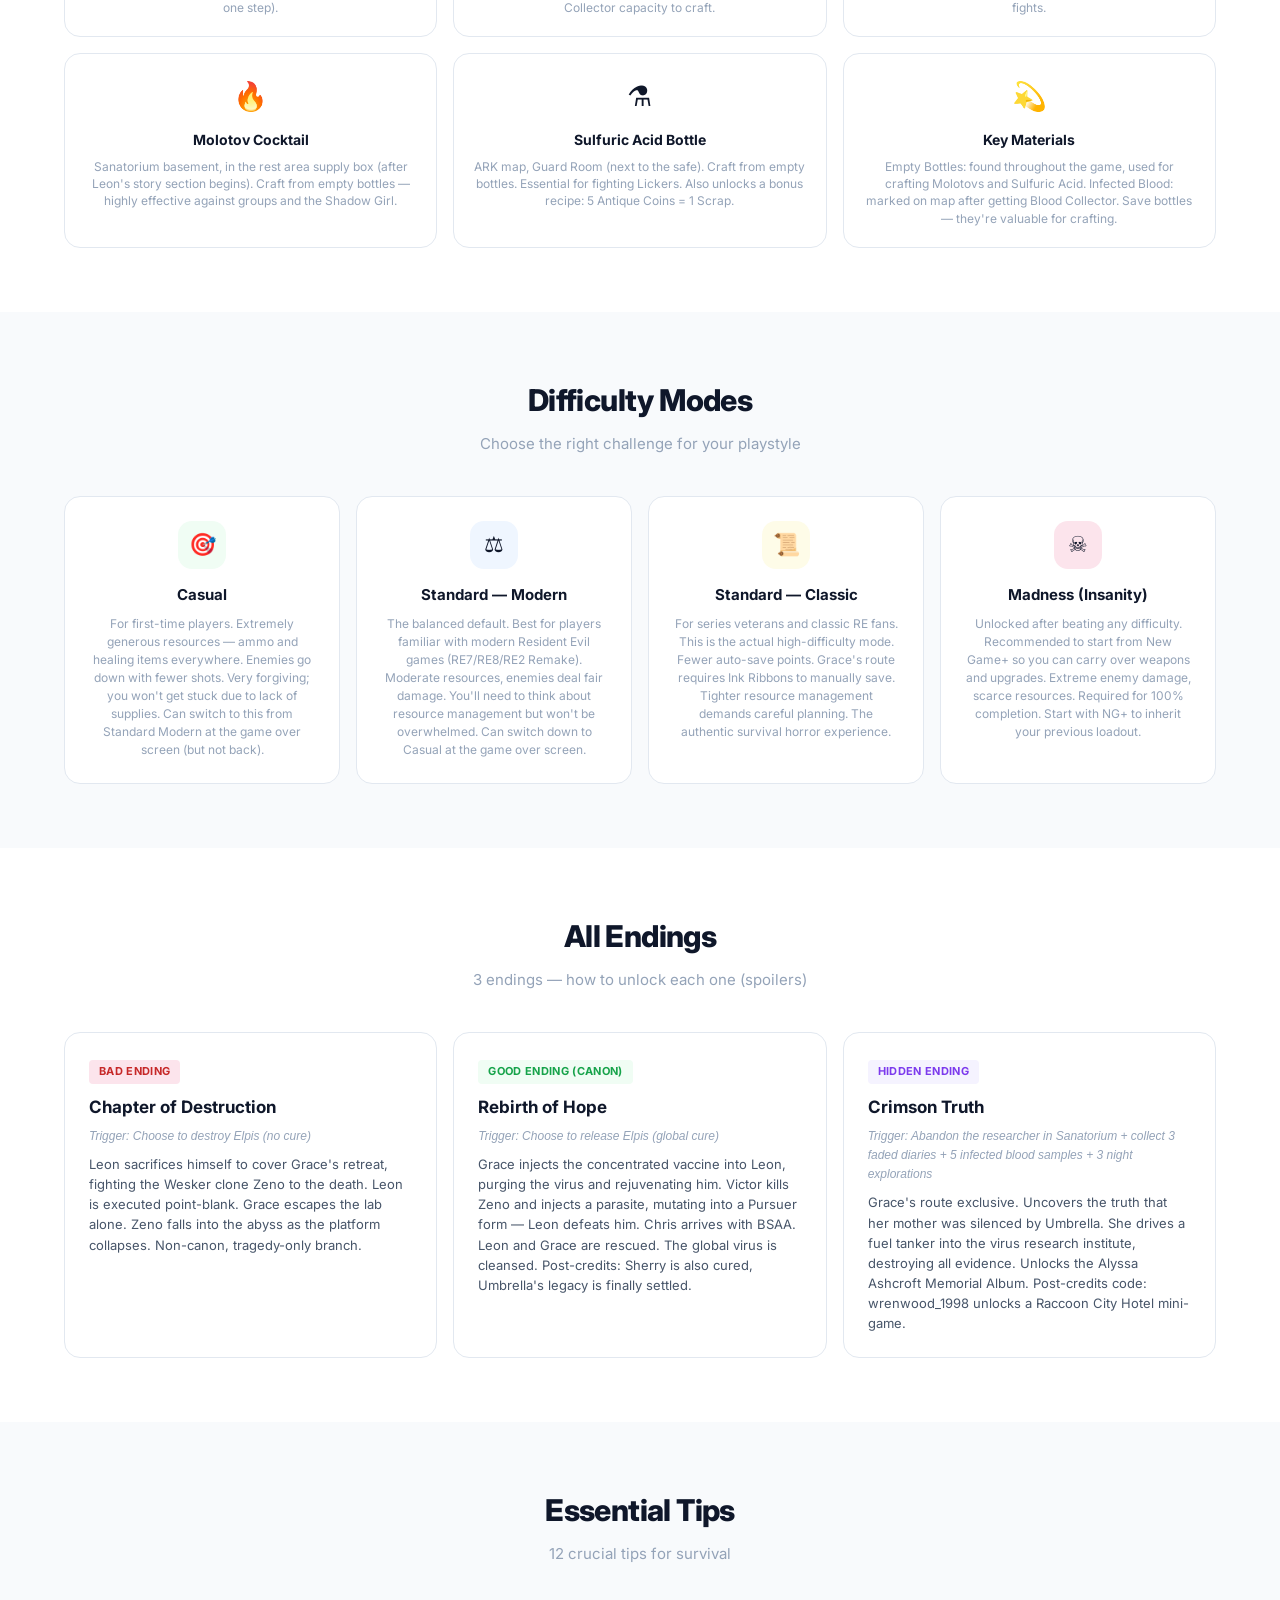
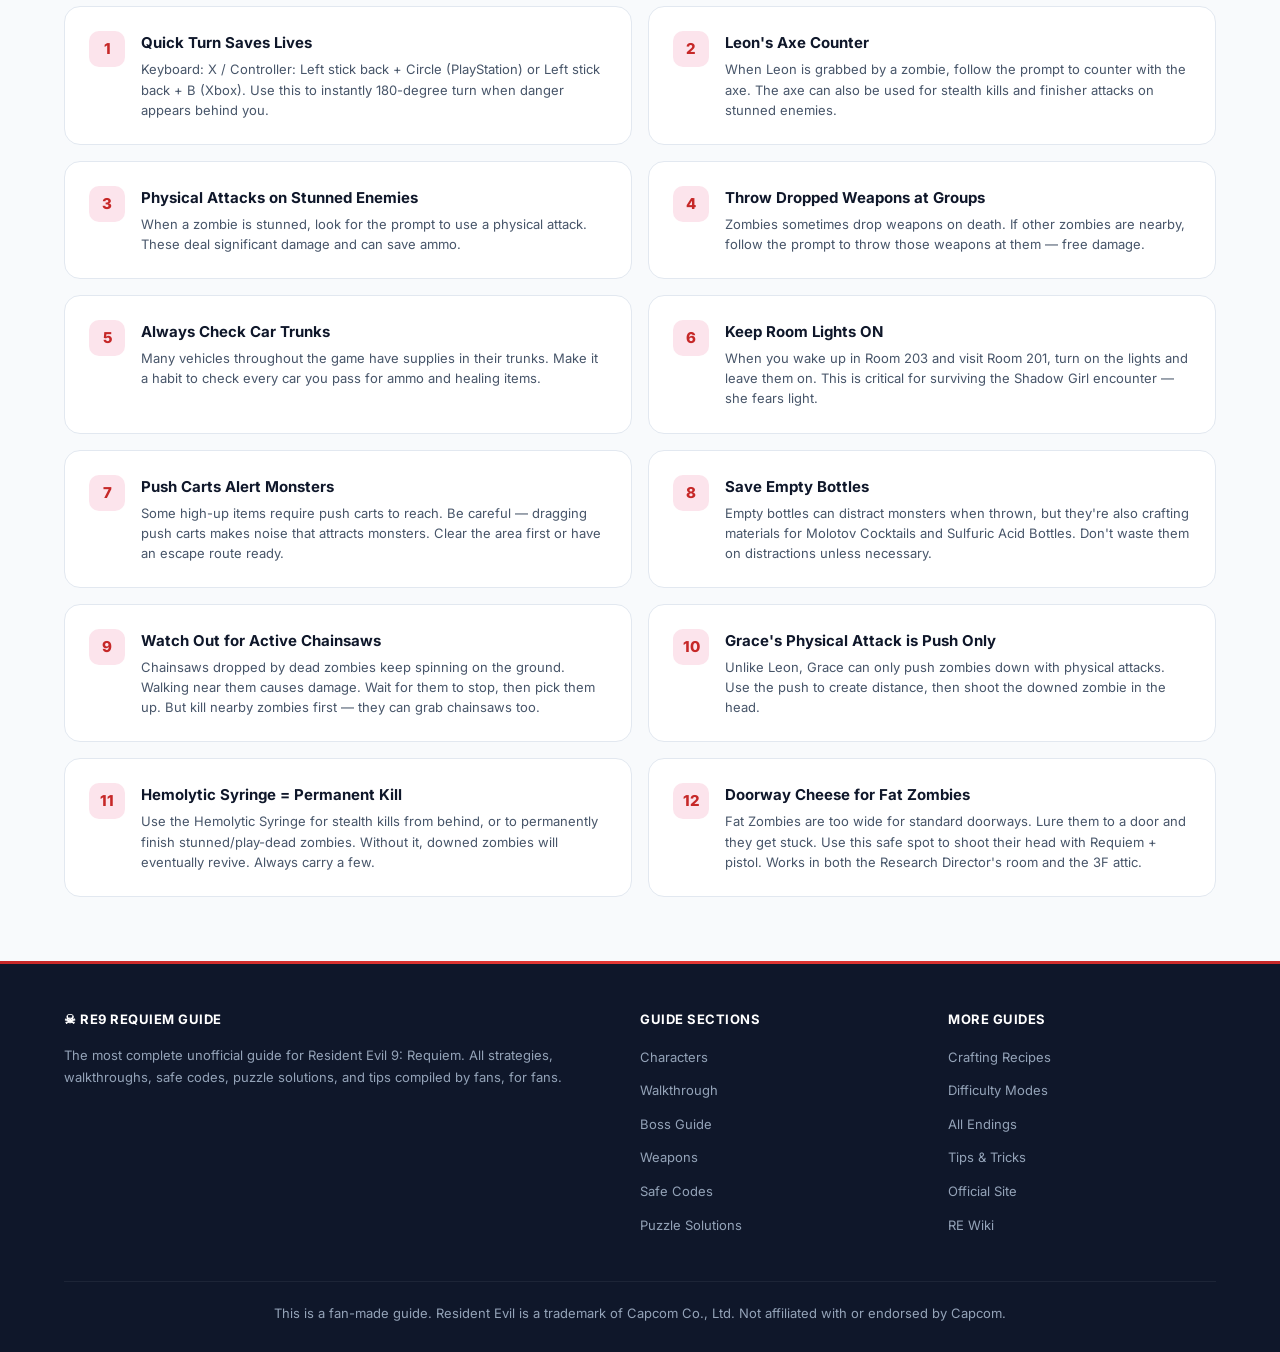
==== commit 4db62558: "Major content update: translate Chinese guide content to English - Rewrote all sections with real ga" ====
--- a/index.html
+++ b/index.html
@@ -4,11 +4,11 @@
     <meta charset="UTF-8">
     <meta name="viewport" content="width=device-width, initial-scale=1.0">
     <title>Resident Evil 9 Requiem — Complete Guide & Walkthrough</title>
-    <meta name="description" content="Complete Resident Evil 9 Requiem guide: full walkthrough, boss strategies, weapons locations, crafting recipes, difficulty modes, tips and tricks.">
-    <meta name="keywords" content="Resident Evil 9 Requiem guide, RE9 walkthrough, RE9 boss guide, RE9 weapons, Resident Evil Requiem tips">
+    <meta name="description" content="Complete Resident Evil 9 Requiem guide: full walkthrough, boss strategies, all weapons, safe codes, puzzle solutions, crafting recipes, difficulty modes, endings, and expert tips.">
+    <meta name="keywords" content="Resident Evil 9 Requiem guide, RE9 walkthrough, RE9 boss guide, RE9 weapons, RE9 safe codes, RE9 puzzle solutions, RE9 endings, Resident Evil Requiem tips">
     <link rel="canonical" href="">
     <meta property="og:title" content="Resident Evil 9 Requiem — Complete Guide">
-    <meta property="og:description" content="The ultimate RE9 Requiem guide with walkthrough, boss strategies, weapons, and tips.">
+    <meta property="og:description" content="The ultimate RE9 Requiem guide with walkthrough, boss strategies, weapons, safe codes, puzzles, and tips.">
     <meta property="og:type" content="website">
     <link rel="stylesheet" href="css/style.css">
     <script type="application/ld+json">
@@ -34,8 +34,11 @@
                 <li><a href="#walkthrough">Walkthrough</a></li>
                 <li><a href="#bosses">Bosses</a></li>
                 <li><a href="#weapons">Weapons</a></li>
+                <li><a href="#safes">Safe Codes</a></li>
+                <li><a href="#puzzles">Puzzles</a></li>
+                <li><a href="#crafting">Crafting</a></li>
                 <li><a href="#difficulty">Difficulty</a></li>
-                <li><a href="#crafting">Crafting</a></li>
+                <li><a href="#endings">Endings</a></li>
                 <li><a href="#tips">Tips</a></li>
             </ul>
         </div>
@@ -44,13 +47,13 @@
     <!-- Hero -->
     <header class="hero">
         <div class="container">
-            <div class="hero-badge">&#9733; Metacritic 89-91 / 100</div>
+            <div class="hero-badge">&#9733; Metacritic 89 / 100</div>
             <h1>Resident Evil <span>Requiem</span><br>Complete Guide</h1>
-            <p class="hero-sub">Full walkthrough, boss strategies, all weapons, crafting recipes, difficulty breakdowns, and expert tips for RE9.</p>
+            <p class="hero-sub">Full walkthrough, boss strategies, all weapons, safe codes, puzzle solutions, crafting recipes, endings, and expert tips for RE9.</p>
             <div class="hero-meta">
                 <span class="meta-pill">
                     <svg viewBox="0 0 24 24"><rect x="2" y="6" width="20" height="12" rx="2"/><line x1="6" y1="10" x2="6" y2="10.01"/><line x1="10" y1="10" x2="10" y2="10.01"/></svg>
-                    PS5 / Xbox / PC / Switch 2
+                    PS5 / Xbox / PC
                 </span>
                 <span class="meta-pill">
                     <svg viewBox="0 0 24 24"><circle cx="12" cy="12" r="10"/><polyline points="12 6 12 12 16 14"/></svg>
@@ -62,14 +65,14 @@
                 </span>
                 <span class="meta-pill">
                     <svg viewBox="0 0 24 24"><line x1="12" y1="1" x2="12" y2="23"/><path d="M17 5H9.5a3.5 3.5 0 0 0 0 7h5a3.5 3.5 0 0 1 0 7H6"/></svg>
-                    $69.99
+                    $59.99
                 </span>
             </div>
             <div class="hero-stats">
-                <div class="stat"><strong>25+</strong><span>Weapons</span></div>
-                <div class="stat"><strong>9+</strong><span>Boss Fights</span></div>
-                <div class="stat"><strong>4</strong><span>Difficulty Modes</span></div>
-                <div class="stat"><strong>2</strong><span>Playable Characters</span></div>
+                <div class="stat"><strong>10+</strong><span>Boss Fights</span></div>
+                <div class="stat"><strong>75</strong><span>Files to Collect</span></div>
+                <div class="stat"><strong>6</strong><span>Safe Codes</span></div>
+                <div class="stat"><strong>3</strong><span>Endings</span></div>
             </div>
         </div>
     </header>
@@ -90,13 +93,13 @@
                             <span class="char-role survival">Survival Horror</span>
                         </div>
                     </div>
-                    <p class="char-desc">FBI intelligence analyst and daughter of Alyssa Ashcroft (RE Outbreak). Lacking combat experience, Grace relies on stealth, evasion, and resource management. Her route emphasizes classic survival horror tension — you'll be hiding from Lickers instead of fighting them.</p>
+                    <p class="char-desc">FBI intelligence analyst and daughter of Alyssa Ashcroft (RE Outbreak). Lacking combat experience, Grace relies on stealth, evasion, and resource management. Her route is set in the Sanatorium with first-person perspective — hiding from monsters instead of fighting them. She can only push zombies down with physical attacks and must use the Hemolytic Syringe for permanent kills.</p>
                     <div class="char-traits">
                         <span class="trait">FBI Analyst</span>
                         <span class="trait">Stealth Focus</span>
                         <span class="trait">1st Person</span>
-                        <span class="trait">Limited Arsenal</span>
-                        <span class="trait">Kotetsu Knife</span>
+                        <span class="trait">S&S M232</span>
+                        <span class="trait">B934 Pistol</span>
                     </div>
                 </article>
                 <article class="char-card animate-in">
@@ -107,13 +110,13 @@
                             <span class="char-role action">Action Combat</span>
                         </div>
                     </div>
-                    <p class="char-desc">The legendary RE2/RE4 protagonist returns to Raccoon City. Leon brings full combat expertise with a versatile arsenal, melee parries, and the ability to disarm enemies. His route is action-driven — face Lickers head-on with shotguns and axes.</p>
+                    <p class="char-desc">The legendary RE2/RE4 protagonist returns. Leon brings full combat expertise with a versatile arsenal including the Alligator Handgun, Requiem Revolver, and Axe. He can parry melee attacks with his axe, perform stealth takedowns, and execute finishers on stunned enemies. His route features intense action combat sequences.</p>
                     <div class="char-traits">
                         <span class="trait">Series Veteran</span>
                         <span class="trait">Combat Focus</span>
                         <span class="trait">3rd Person</span>
                         <span class="trait">Full Arsenal</span>
-                        <span class="trait">Melee Parry</span>
+                        <span class="trait">Axe Parry</span>
                     </div>
                 </article>
             </div>
@@ -130,48 +133,63 @@
             <div class="walk-grid">
                 <a href="#" class="walk-card animate-in">
                     <span class="walk-tag grace">Grace</span>
-                    <h3>Chapter 1: The Investigation</h3>
-                    <p>Arrive at the abandoned facility. Find keycards, first aid, and the M1934 pistol.</p>
+                    <h3>Chapter 1: The Sanatorium</h3>
+                    <p>Wake up in Room 203. Keep lights ON in both rooms. Avoid the Shadow Girl, find the screwdriver, get the fuse, and escape through the shutter door.</p>
+                </a>
+                <a href="#" class="walk-card animate-in">
+                    <span class="walk-tag grace">Grace</span>
+                    <h3>Chapter 2: West Wing</h3>
+                    <p>Sneak past the Chef Zombie. Find the Ruby from the Unicorn music box. Solve the Chairman's puzzle (Moon-Sun-Star-Moon) for the Moon Crystal.</p>
+                </a>
+                <a href="#" class="walk-card animate-in">
+                    <span class="walk-tag grace">Grace</span>
+                    <h3>Chapter 3: Blood Research Lab</h3>
+                    <p>Obtain the Hemolytic Syringe. Use the laser microscope to unlock crafting recipes. Defeat the Fat Zombie by trapping him in doorways.</p>
                 </a>
                 <a href="#" class="walk-card animate-in">
                     <span class="walk-tag leon">Leon</span>
-                    <h3>Chapter 2: Return to Raccoon City</h3>
-                    <p>Leon's combat tutorial. Clear the streets and reach the police station.</p>
+                    <h3>Chapter 4: Sanatorium 3F</h3>
+                    <p>Leon's combat tutorial. Pick up the MSBG 500 Shotgun. Fight the Fat Zombie using shotgun + axe finisher. Explore the attic for supplies.</p>
                 </a>
                 <a href="#" class="walk-card animate-in">
                     <span class="walk-tag shared">Both</span>
-                    <h3>Chapter 3: The ARK Facility</h3>
-                    <p>First Licker encounter. Grace must sneak; Leon can fight. Find the shotgun.</p>
-                </a>
-                <a href="#" class="walk-card animate-in">
-                    <span class="walk-tag grace">Grace</span>
-                    <h3>Chapter 4: Underground Lab</h3>
-                    <p>Blister Head enemies appear. Solve the specimen puzzle to unlock Level 3 access.</p>
+                    <h3>Chapter 5: The Sniper Section</h3>
+                    <p>Leon's sniper mission through the cemetery. Fight the Spore Zombie by shooting its glowing parts. Use environmental gas canisters for massive damage.</p>
+                </a>
+                <a href="#" class="walk-card animate-in">
+                    <span class="walk-tag shared">Both</span>
+                    <h3>Chapter 6: Water Treatment Plant</h3>
+                    <p>Final encounter with the Shadow Girl. Activate 3 power systems while evading her. Use searchlights to stun her. Open the roof for sunlight to finish her.</p>
+                </a>
+                <a href="#" class="walk-card animate-in">
+                    <span class="walk-tag shared">Both</span>
+                    <h3>Chapter 7: NF Building — Titan Spider</h3>
+                    <p>Escape the Titan Spider, then fight it using gas canisters. When flipped, attack the glowing weak point on its abdomen with the shotgun.</p>
+                </a>
+                <a href="#" class="walk-card animate-in">
+                    <span class="walk-tag shared">Both</span>
+                    <h3>Chapter 8: Police Station — Tyrant Chase</h3>
+                    <p>Run from the Tyrant through the police station. Visit S.T.A.R.S. office for nostalgic callbacks (Rebecca's med kit, Jill's hat, Chris's coat).</p>
                 </a>
                 <a href="#" class="walk-card animate-in">
                     <span class="walk-tag leon">Leon</span>
-                    <h3>Chapter 5: The Connections HQ</h3>
-                    <p>Assault on The Connections base. Titan Spinner boss fight at the end.</p>
+                    <h3>Chapter 9: Tyrant Boss Fight</h3>
+                    <p>Parry the Tyrant's attacks with the axe (Spacebar / L1 / LB). Aim for the beating heart on his chest. Stun him and use axe finishers to win.</p>
                 </a>
                 <a href="#" class="walk-card animate-in">
                     <span class="walk-tag shared">Both</span>
-                    <h3>Chapter 6: Emily's Secret</h3>
-                    <p>Discover Emily's mutation. Moral choice moment between Grace and Leon.</p>
+                    <h3>Chapter 10: Plant 43 &amp; The Ark</h3>
+                    <p>Defeat Plant 43's 9 buds for the achievement. Parry tentacles and shoot the open mouth. Enter the Ark facility for the final act.</p>
                 </a>
                 <a href="#" class="walk-card animate-in">
                     <span class="walk-tag shared">Both</span>
-                    <h3>Chapter 7: Mr. X Pursuit</h3>
-                    <p>Classic RE stalker encounter. Run, hide, and survive the unstoppable Mr. X.</p>
-                </a>
-                <a href="#" class="walk-card animate-in">
-                    <span class="walk-tag shared">Both</span>
-                    <h3>Chapter 8: The Requiem</h3>
-                    <p>Final chapter. Face Gideon, then the Super Tyrant in a multi-phase finale.</p>
+                    <h3>Chapter 11: Elite Commander &amp; Victor</h3>
+                    <p>Defeat the Elite Guard Commander in an axe duel (he drops the Death Edge axe). Face Victor in a 3-phase final boss fight with rocket launcher.</p>
                 </a>
                 <a href="#" class="walk-card animate-in">
                     <span class="walk-tag shared">Bonus</span>
-                    <h3>Post-Game & Unlockables</h3>
-                    <p>CP rewards, bonus weapons (Freya's Needle, Kotetsu), costumes, and New Game+.</p>
+                    <h3>Post-Game &amp; Unlockables</h3>
+                    <p>CP rewards, bonus weapons, costumes, New Game+, and Madness difficulty. Unlock infinite ammo with completion points.</p>
                 </a>
             </div>
         </div>
@@ -182,71 +200,71 @@
         <div class="container">
             <div class="section-header animate-in">
                 <h2 class="section-title">Boss Guide</h2>
-                <p class="section-sub">Strategies for every boss fight in RE9</p>
+                <p class="section-sub">Detailed strategies for every boss fight in RE9</p>
             </div>
             <div class="boss-grid">
                 <article class="boss-card animate-in">
                     <div class="boss-header">
-                        <span class="boss-name">The Chef</span>
+                        <span class="boss-name">The Shadow Girl</span>
+                        <span class="boss-diff medium">Stealth</span>
+                    </div>
+                    <p>Afraid of light. Always keep room lights on. When she blocks your path to Room 203, detour to Room 201's light. Use empty bottles to distract her (but save them for crafting). Crouch through holes to bypass her. Final fight: activate 3 power systems, use searchlights to stun her, then open the roof for sunlight.</p>
+                </article>
+                <article class="boss-card animate-in">
+                    <div class="boss-header">
+                        <span class="boss-name">Chef Zombie</span>
                         <span class="boss-diff easy">Easy</span>
                     </div>
-                    <p>Optional boss. Weak to shotgun blasts and fire grenades. Circle around the kitchen island to avoid grabs. Drop an explosive barrel when he charges.</p>
-                </article>
-                <article class="boss-card animate-in">
-                    <div class="boss-header">
-                        <span class="boss-name">The Girl (Shadow)</span>
+                    <p>First encounter: pure stealth. Hide when he says "Next dish" and stay far when he says "No, no." Push the cart while he's chopping. Second encounter (outside recreation room): use Requiem on his head first, then finish with the pistol. Drops the Food Storage Key.</p>
+                </article>
+                <article class="boss-card animate-in">
+                    <div class="boss-header">
+                        <span class="boss-name">Fat Zombie (Sanatorium)</span>
                         <span class="boss-diff medium">Medium</span>
                     </div>
-                    <p>Recurring puzzle-boss. Cannot be damaged conventionally. Use UV lamps to expose her, then interact with the environment. Pattern changes each encounter.</p>
+                    <p>Lure him back to the Research Director's room — he gets stuck in the doorway. Use Requiem on his head, then pistol shots. If he leaves, lure him back and repeat. Drops the Watcher Charm. As Leon on 3F: grab the MSBG 500 Shotgun first, shotgun to head + axe finisher. He can break walls revealing hidden supplies.</p>
+                </article>
+                <article class="boss-card animate-in">
+                    <div class="boss-header">
+                        <span class="boss-name">Spore Zombie</span>
+                        <span class="boss-diff hard">Hard</span>
+                    </div>
+                    <p>Leon's sniper section in the church. Shoot the glowing body parts. Keep moving in circles to avoid attacks. Use gas canisters for massive damage. When Spore Heads spawn, use grenades to clear them. When stunned, rush in for physical attacks. Pick up dropped weapons to throw at him.</p>
+                </article>
+                <article class="boss-card animate-in">
+                    <div class="boss-header">
+                        <span class="boss-name">Titan Spider</span>
+                        <span class="boss-diff hard">Hard</span>
+                    </div>
+                    <p>Initially can only flee. Cut webs with the axe. Lure it to gas canisters to flip it over, then attack the glowing weak point on its abdomen with the shotgun. It sprays poison from behind — that's also an attack window. There are two gas canisters to use, plus shotgun ammo scattered around.</p>
+                </article>
+                <article class="boss-card animate-in">
+                    <div class="boss-header">
+                        <span class="boss-name">Tyrant</span>
+                        <span class="boss-diff hard">Hard</span>
+                    </div>
+                    <p>Chase phase: just run. Don't waste ammo. Navigate through the police station to safety. Boss fight: parry his melee attacks with the axe (Spacebar / L1 / LB). Aim for the beating heart on his chest — wait for crosshair for bonus damage. Stun him and use axe finishers. When he stands on the car, unload everything at his chest.</p>
                 </article>
                 <article class="boss-card animate-in">
                     <div class="boss-header">
                         <span class="boss-name">Plant 43</span>
                         <span class="boss-diff medium">Medium</span>
                     </div>
-                    <p>Shoot the exposed orange cores on its tendrils. Keep distance from the acid spray. Magnum or rifle works best. Use herbicide canisters in the room.</p>
-                </article>
-                <article class="boss-card animate-in">
-                    <div class="boss-header">
-                        <span class="boss-name">Chunk</span>
-                        <span class="boss-diff hard">Hard</span>
-                    </div>
-                    <p>Heavy brute with charge attacks. Shoot the glowing weak point on his back after he charges past you. Shotgun staggers work well. Bring plenty of first aid.</p>
-                </article>
-                <article class="boss-card animate-in">
-                    <div class="boss-header">
-                        <span class="boss-name">Titan Spinner</span>
-                        <span class="boss-diff hard">Hard</span>
-                    </div>
-                    <p>Large mutated creature with spinning limb attacks. Use rifle for precise weak-point shots. Dodge the AOE slam by staying at mid-range. Explosive rounds are highly effective.</p>
-                </article>
-                <article class="boss-card animate-in">
-                    <div class="boss-header">
-                        <span class="boss-name">Mr. X</span>
-                        <span class="boss-diff hard">Hard</span>
-                    </div>
-                    <p>Unstoppable stalker during Chapter 7. Cannot be killed — only staggered temporarily. Use flash grenades to buy 5 seconds. Learn the map routes and safe rooms.</p>
-                </article>
-                <article class="boss-card animate-in">
-                    <div class="boss-header">
-                        <span class="boss-name">The Commander / Hunk</span>
+                    <p>Shoot all 9 flower buds for the "Not Today, Little Buds!" achievement. Parry tentacles with the axe, then shoot the open flower buds. For the main body: dodge the two side tentacles, wait for the center mouth to open, then blast it with your strongest weapon. Shoot the fuel tank to burn it for the kill.</p>
+                </article>
+                <article class="boss-card animate-in">
+                    <div class="boss-header">
+                        <span class="boss-name">Elite Guard Commander</span>
                         <span class="boss-diff extreme">Extreme</span>
                     </div>
-                    <p>Fast, aggressive human boss with a machine gun and flashbangs. Use cover, parry his melee combos, and counter-attack during reload windows. Magnum to the head.</p>
-                </article>
-                <article class="boss-card animate-in">
-                    <div class="boss-header">
-                        <span class="boss-name">Super Tyrant</span>
+                    <p>Appears similar to HUNK. Bullets barely hit him — pure axe combat. Parry his attacks and counter with axe swings. Sometimes parries can stun him for physical attacks. SMG works at range if you catch him in animations, but switch to axe when he closes in. Drops the Death Edge axe upon defeat.</p>
+                </article>
+                <article class="boss-card animate-in">
+                    <div class="boss-header">
+                        <span class="boss-name">Victor (Final Boss)</span>
                         <span class="boss-diff extreme">Extreme</span>
                     </div>
-                    <p>Three-phase final boss. Phase 1: dodge charges, shoot chest. Phase 2: use rocket launcher from supply drop. Phase 3: timed QTE sequence. Save your best ammo for this.</p>
-                </article>
-                <article class="boss-card animate-in">
-                    <div class="boss-header">
-                        <span class="boss-name">Victor Gideon</span>
-                        <span class="boss-diff extreme">Extreme</span>
-                    </div>
-                    <p>Main antagonist and penultimate boss. Mutates mid-fight. Exploit his elemental weakness — fire during mutation, ice rounds for his armored state. Bring a full loadout.</p>
+                    <p>Phase 1: Parry tentacle attacks with axe, shoot his head between parries. Phase 2: He charges on high ground — unload into his head. Phase 3: He pulls out a rocket launcher — shoot his head twice with Requiem to make him drop it, pick it up and fire. Final phase: shoot glowing pustules on head and both tentacle arms. Repeat until all pustules explode.</p>
                 </article>
             </div>
         </div>
@@ -257,239 +275,402 @@
         <div class="container">
             <div class="section-header animate-in">
                 <h2 class="section-title">Weapons Guide</h2>
-                <p class="section-sub">All 25+ weapons — locations, stats, and upgrades</p>
+                <p class="section-sub">All weapons — locations, stats, and how to get them</p>
             </div>
             <div class="weapon-grid">
                 <article class="weapon-card animate-in">
                     <div class="weapon-top"><span class="weapon-type handgun">Handgun</span></div>
-                    <div class="weapon-name">Beretta M1934 (B934)</div>
-                    <div class="weapon-body"><p>Starting pistol for Grace. Reliable sidearm with good headshot multiplier. Upgrade crit rate first.</p></div>
+                    <div class="weapon-name">S&amp;S M232</div>
+                    <div class="weapon-body"><p>Grace's starting pistol. Found in your inventory after the opening cutscene in Sawarak City. Later recovered at the Sanatorium bar (Recreation Room).</p></div>
                     <div class="weapon-stats">
                         <div class="w-stat"><strong>100</strong><span>Power</span></div>
-                        <div class="w-stat"><strong>5.0</strong><span>Crit %</span></div>
                         <div class="w-stat"><strong>15</strong><span>Capacity</span></div>
+                        <div class="w-stat"><strong>Grace</strong><span>Character</span></div>
                     </div>
                 </article>
                 <article class="weapon-card animate-in">
                     <div class="weapon-top"><span class="weapon-type handgun">Handgun</span></div>
-                    <div class="weapon-name">SIG Pro Series</div>
-                    <div class="weapon-body"><p>Leon's starting pistol. Higher base damage than B934. Balanced all-rounder for the entire campaign.</p></div>
-                    <div class="weapon-stats">
-                        <div class="w-stat"><strong>130</strong><span>Power</span></div>
-                        <div class="w-stat"><strong>5.0</strong><span>Crit %</span></div>
+                    <div class="weapon-name">B934</div>
+                    <div class="weapon-body"><p>Found on the dining table in the Sanatorium 1F West Wing dining room. The eating zombie can be avoided — grab the pistol and go. A reliable backup sidearm.</p></div>
+                    <div class="weapon-stats">
+                        <div class="w-stat"><strong>120</strong><span>Power</span></div>
                         <div class="w-stat"><strong>12</strong><span>Capacity</span></div>
+                        <div class="w-stat"><strong>Grace</strong><span>Character</span></div>
+                    </div>
+                </article>
+                <article class="weapon-card animate-in">
+                    <div class="weapon-top"><span class="weapon-type handgun">Handgun</span></div>
+                    <div class="weapon-name">Alligator Handgun</div>
+                    <div class="weapon-body"><p>Leon's starting sidearm. Comes with the Requiem Revolver and Axe in Leon's inventory from his first chapter. Higher damage than Grace's pistols.</p></div>
+                    <div class="weapon-stats">
+                        <div class="w-stat"><strong>140</strong><span>Power</span></div>
+                        <div class="w-stat"><strong>12</strong><span>Capacity</span></div>
+                        <div class="w-stat"><strong>Leon</strong><span>Character</span></div>
+                    </div>
+                </article>
+                <article class="weapon-card animate-in">
+                    <div class="weapon-top"><span class="weapon-type magnum">Special</span></div>
+                    <div class="weapon-name">Requiem Revolver</div>
+                    <div class="weapon-body"><p>Leon's starting special weapon. Uses 12.7x55mm ammo. Extremely powerful — each round deals massive damage. Save for bosses and tough enemies. Ammo can be crafted at the Blood Research Lab.</p></div>
+                    <div class="weapon-stats">
+                        <div class="w-stat"><strong>900</strong><span>Power</span></div>
+                        <div class="w-stat"><strong>5</strong><span>Capacity</span></div>
+                        <div class="w-stat"><strong>Leon</strong><span>Character</span></div>
                     </div>
                 </article>
                 <article class="weapon-card animate-in">
                     <div class="weapon-top"><span class="weapon-type shotgun">Shotgun</span></div>
-                    <div class="weapon-name">W-870 Tactical</div>
-                    <div class="weapon-body"><p>Found in ARK Facility (Ch.3). Devastating at close range. Shoot zombie knees, then follow up with a headshot finisher.</p></div>
+                    <div class="weapon-name">MSBG 500</div>
+                    <div class="weapon-body"><p>Found next to the Fat Zombie on Sanatorium 3F during Leon's chapter. Pick it up and immediately fight. Devastating at close range — use for headshots + axe finisher combos.</p></div>
                     <div class="weapon-stats">
                         <div class="w-stat"><strong>350</strong><span>Power</span></div>
-                        <div class="w-stat"><strong>—</strong><span>Crit</span></div>
                         <div class="w-stat"><strong>6</strong><span>Capacity</span></div>
-                    </div>
-                </article>
-                <article class="weapon-card animate-in">
-                    <div class="weapon-top"><span class="weapon-type magnum">Magnum</span></div>
-                    <div class="weapon-name">Lightning Hawk</div>
-                    <div class="weapon-body"><p>Hidden in underground lab (Ch.4). Save magnum ammo for bosses — each round deals massive damage to weak points.</p></div>
-                    <div class="weapon-stats">
-                        <div class="w-stat"><strong>900</strong><span>Power</span></div>
-                        <div class="w-stat"><strong>—</strong><span>Crit</span></div>
-                        <div class="w-stat"><strong>5</strong><span>Capacity</span></div>
-                    </div>
-                </article>
-                <article class="weapon-card animate-in">
-                    <div class="weapon-top"><span class="weapon-type rifle">Rifle</span></div>
-                    <div class="weapon-name">Assault Rifle SE</div>
-                    <div class="weapon-body"><p>Leon exclusive. Found in Connections HQ. Full-auto with controllable recoil. Great for Titan Spinner boss fight.</p></div>
-                    <div class="weapon-stats">
-                        <div class="w-stat"><strong>85</strong><span>Power</span></div>
-                        <div class="w-stat"><strong>3.0x</strong><span>Crit Mult</span></div>
-                        <div class="w-stat"><strong>30</strong><span>Capacity</span></div>
-                    </div>
-                </article>
-                <article class="weapon-card animate-in">
-                    <div class="weapon-top"><span class="weapon-type smg">SMG</span></div>
-                    <div class="weapon-name">MPA30DMG</div>
-                    <div class="weapon-body"><p>Masterpiece Arms SMG. High rate of fire, low per-shot damage. Best for staggering enemies and building combo finishers.</p></div>
-                    <div class="weapon-stats">
-                        <div class="w-stat"><strong>65</strong><span>Power</span></div>
-                        <div class="w-stat"><strong>3.0x</strong><span>Crit Mult</span></div>
-                        <div class="w-stat"><strong>35</strong><span>Capacity</span></div>
+                        <div class="w-stat"><strong>Leon</strong><span>Character</span></div>
                     </div>
                 </article>
                 <article class="weapon-card animate-in">
                     <div class="weapon-top"><span class="weapon-type melee">Melee</span></div>
-                    <div class="weapon-name">Hatchet</div>
-                    <div class="weapon-body"><p>Leon's signature melee weapon. Can parry enemy attacks and break through barricaded doors. Degrades with use — carry spares.</p></div>
+                    <div class="weapon-name">Axe</div>
+                    <div class="weapon-body"><p>Leon's signature melee weapon. Used for parrying enemy attacks (Spacebar / L1 / LB), stealth takedowns, and finishers on stunned enemies. Also cuts spider webs and breaks barricades. Degrades with use.</p></div>
                     <div class="weapon-stats">
                         <div class="w-stat"><strong>200</strong><span>Power</span></div>
-                        <div class="w-stat"><strong>—</strong><span>Durability</span></div>
-                        <div class="w-stat"><strong>&#8734;</strong><span>Uses</span></div>
+                        <div class="w-stat"><strong>Degrades</strong><span>Durability</span></div>
+                        <div class="w-stat"><strong>Leon</strong><span>Character</span></div>
                     </div>
                 </article>
                 <article class="weapon-card animate-in">
                     <div class="weapon-top"><span class="weapon-type melee">Melee</span></div>
-                    <div class="weapon-name">Kotetsu (Unbreakable)</div>
-                    <div class="weapon-body"><p>Grace exclusive. Unlock for 5,000 CP. Never breaks. Essential for Insanity difficulty — saves inventory space on spare knives.</p></div>
-                    <div class="weapon-stats">
-                        <div class="w-stat"><strong>160</strong><span>Power</span></div>
-                        <div class="w-stat"><strong>&#8734;</strong><span>Durability</span></div>
-                        <div class="w-stat"><strong>5K</strong><span>CP Cost</span></div>
-                    </div>
-                </article>
-                <article class="weapon-card animate-in">
-                    <div class="weapon-top"><span class="weapon-type handgun">Special</span></div>
-                    <div class="weapon-name">Freya's Needle</div>
-                    <div class="weapon-body"><p>Grace exclusive unlock (4,000 CP). Gatling-style mechanism using standard pistol ammo. Shreds single targets at close range.</p></div>
-                    <div class="weapon-stats">
-                        <div class="w-stat"><strong>60</strong><span>Power</span></div>
-                        <div class="w-stat"><strong>Very Fast</strong><span>ROF</span></div>
-                        <div class="w-stat"><strong>100</strong><span>Capacity</span></div>
-                    </div>
+                    <div class="weapon-name">Death Edge (夺命锋)</div>
+                    <div class="weapon-body"><p>Dropped by the Elite Guard Commander after defeating him. A powerful unique axe with higher damage than the standard axe. Essential for the late-game boss fights.</p></div>
+                    <div class="weapon-stats">
+                        <div class="w-stat"><strong>300</strong><span>Power</span></div>
+                        <div class="w-stat"><strong>High</strong><span>Durability</span></div>
+                        <div class="w-stat"><strong>Boss Drop</strong><span>Source</span></div>
+                    </div>
+                </article>
+                <article class="weapon-card animate-in">
+                    <div class="weapon-top"><span class="weapon-type handgun">Tool</span></div>
+                    <div class="weapon-name">Hemolytic Syringe</div>
+                    <div class="weapon-body"><p>Found in the Exam Room. Use for stealth kills from behind, or to permanently kill stunned/play-dead zombies. Essential for Grace — zombies revive after being downed unless killed with this.</p></div>
+                    <div class="weapon-stats">
+                        <div class="w-stat"><strong>Insta</strong><span>Kill</span></div>
+                        <div class="w-stat"><strong>Crafted</strong><span>Source</span></div>
+                        <div class="w-stat"><strong>Grace</strong><span>Character</span></div>
+                    </div>
+                </article>
+                <article class="weapon-card animate-in">
+                    <div class="weapon-top"><span class="weapon-type shotgun">Heavy</span></div>
+                    <div class="weapon-name">Chainsaw (Pickup)</div>
+                    <div class="weapon-body"><p>Dropped by chainsaw zombies. Still spins on the ground after drop — don't walk near it or you'll take damage. Pick it up for powerful attacks. Other zombies can also pick it up, so eliminate them quickly. Can also be used to break open doors.</p></div>
+                    <div class="weapon-stats">
+                        <div class="w-stat"><strong>500+</strong><span>Power</span></div>
+                        <div class="w-stat"><strong>Limited</strong><span>Fuel</span></div>
+                        <div class="w-stat"><strong>Enemy Drop</strong><span>Source</span></div>
+                    </div>
+                </article>
+            </div>
+        </div>
+    </section>
+
+    <!-- Safe Codes -->
+    <section id="safes" class="section">
+        <div class="container">
+            <div class="section-header animate-in">
+                <h2 class="section-title">All Safe Codes</h2>
+                <p class="section-sub">Every safe combination for Standard &amp; Insanity difficulty</p>
+            </div>
+            <div class="safe-grid">
+                <article class="safe-card animate-in">
+                    <div class="safe-location"><span class="safe-icon">&#128274;</span> Bar Lounge Safe</div>
+                    <div class="safe-code-row">
+                        <div class="safe-code standard"><span class="code-label">Standard (Modern)</span><span class="code-value">L10 → R80 → L30</span></div>
+                        <div class="safe-code insanity"><span class="code-label">Insanity</span><span class="code-value">R20 → L50 → R30</span></div>
+                    </div>
+                </article>
+                <article class="safe-card animate-in">
+                    <div class="safe-location"><span class="safe-icon">&#128274;</span> Exam Room Safe</div>
+                    <div class="safe-code-row">
+                        <div class="safe-code standard"><span class="code-label">Standard (Modern)</span><span class="code-value">R30 → L10 → R50</span></div>
+                        <div class="safe-code insanity"><span class="code-label">Insanity</span><span class="code-value">L50 → R30 → L90</span></div>
+                    </div>
+                </article>
+                <article class="safe-card animate-in">
+                    <div class="safe-location"><span class="safe-icon">&#128274;</span> Sanatorium Underground Safe</div>
+                    <div class="safe-code-row">
+                        <div class="safe-code standard"><span class="code-label">Standard (Modern)</span><span class="code-value">R60 → L40 → R80</span></div>
+                        <div class="safe-code insanity"><span class="code-label">Insanity</span><span class="code-value">L70 → R50 → L20</span></div>
+                    </div>
+                </article>
+                <article class="safe-card animate-in">
+                    <div class="safe-location"><span class="safe-icon">&#128274;</span> S.T.A.R.S. Office Gun Cabinet</div>
+                    <div class="safe-code-row">
+                        <div class="safe-code standard" style="flex: 1;"><span class="code-label">All Difficulties</span><span class="code-value">R R R</span></div>
+                    </div>
+                </article>
+                <article class="safe-card animate-in">
+                    <div class="safe-location"><span class="safe-icon">&#128274;</span> Sterilization Room Safe</div>
+                    <div class="safe-code-row">
+                        <div class="safe-code standard"><span class="code-label">Standard (Modern)</span><span class="code-value">R10 → L90 → R20</span></div>
+                        <div class="safe-code insanity"><span class="code-label">Insanity</span><span class="code-value">L80 → R50 → L0</span></div>
+                    </div>
+                </article>
+                <article class="safe-card animate-in">
+                    <div class="safe-location"><span class="safe-icon">&#128274;</span> Guard Room Safe</div>
+                    <div class="safe-code-row">
+                        <div class="safe-code standard"><span class="code-label">Standard (Modern)</span><span class="code-value">L50 → R60 → L80</span></div>
+                        <div class="safe-code insanity"><span class="code-label">Insanity</span><span class="code-value">R20 → L0 → R70</span></div>
+                    </div>
+                </article>
+            </div>
+        </div>
+    </section>
+
+    <!-- Puzzles -->
+    <section id="puzzles" class="section section-alt">
+        <div class="container">
+            <div class="section-header animate-in">
+                <h2 class="section-title">Puzzle Solutions</h2>
+                <p class="section-sub">All puzzle answers in one place — spoilers ahead</p>
+            </div>
+            <div class="puzzle-grid">
+                <article class="puzzle-card animate-in">
+                    <div class="puzzle-name">Chairman's Room Puzzle Box</div>
+                    <div class="puzzle-answer">Moon → Sun → Star → Moon</div>
+                    <p class="puzzle-desc">Open the Unicorn music box for the Ruby. Find the pencil on the Chairman's desk. Use it to shade the missing page notebook (in the trash can: "Note to the Chairman") to reveal the answer. Rewards: Moon Crystal.</p>
+                </article>
+                <article class="puzzle-card animate-in">
+                    <div class="puzzle-name">Research Director's Puzzle Box</div>
+                    <div class="puzzle-answer">Star → Sun → Moon → Sun</div>
+                    <p class="puzzle-desc">Use Metal Dissolving Fluid to open the puzzle box. Combine clues from Director's Photos 1 &amp; 2 (Photo 3 is for Chairman's room). Rewards: Sun Crystal + Leather-bound Notebook (Spencer's Research Report).</p>
+                </article>
+                <article class="puzzle-card animate-in">
+                    <div class="puzzle-name">Blood Research Lab (Laser Microscope)</div>
+                    <div class="puzzle-answer">Activate all atoms in one step</div>
+                    <p class="puzzle-desc">Use the laser microscope to analyze the purple blood sample. One-step activation unlocks Pistol Ammo and Hemolytic Syringe recipes. Second analysis unlocks Steroid and Stabilizer recipes. Third unlocks Medical Syringe and 12.7x55mm Requiem Ammo recipes.</p>
+                </article>
+                <article class="puzzle-card animate-in">
+                    <div class="puzzle-name">Organ Transport Box</div>
+                    <div class="puzzle-answer">Dial → HAND / Switch → Middle / Press 5 / Press 2 / Dial → AUTO</div>
+                    <p class="puzzle-desc">Found in the garage. Examine in inventory, open side cover. Follow the "Organ Transport Box Unlock Method" file instructions in exact order. Rewards: Artificial Lung.</p>
+                </article>
+                <article class="puzzle-card animate-in">
+                    <div class="puzzle-name">VIP Room Wine Bottle</div>
+                    <div class="puzzle-answer">Rotate bottle to align grape pattern, then extend</div>
+                    <p class="puzzle-desc">Find the wine bottle on the table next to the weapon rack. Rotate it so the grape patterns match up, then extend the bottle. This produces the Double Helix Model. Place it on the central stand to reveal the VIP room is actually an elevator.</p>
+                </article>
+                <article class="puzzle-card animate-in">
+                    <div class="puzzle-name">S.T.A.R.S. Office Gun Cabinet</div>
+                    <div class="puzzle-answer">R R R</div>
+                    <p class="puzzle-desc">Check Barry's desk for his to-do list. Wesker borrowed a book. Wait by Wesker's desk for the Library Card to appear. Find the book in the library upper floor — inside is Rebecca's photo. The three words on the back start with R. Enter RRR for the gun cabinet.</p>
+                </article>
+                <article class="puzzle-card animate-in">
+                    <div class="puzzle-name">Locker Key (Treasure Hunt)</div>
+                    <div class="puzzle-answer">Climb crates in the Command Room</div>
+                    <p class="puzzle-desc">Find Clue 1 at Chris's coat and Clue 2 in the S.T.A.R.S. office cabinet. Follow both clues to the Command Room — climb the wooden crates to reach the Locker Key at the top. Opens the locker in the West Office for the S.T.A.R.S. Badge Charm.</p>
+                </article>
+                <article class="puzzle-card animate-in">
+                    <div class="puzzle-name">Room 201 Fuse Box</div>
+                    <div class="puzzle-answer">Use screwdriver to open fuse box, take fuse</div>
+                    <p class="puzzle-desc">Move the push cart to the bookshelf in the Nurse's Station area. Climb up to reach the box containing the Screwdriver. Go to Room 201, use the screwdriver on the fuse box to get the Fuse. Use it on the shutter door to trigger the next story sequence.</p>
+                </article>
+            </div>
+        </div>
+    </section>
+
+    <!-- Crafting -->
+    <section id="crafting" class="section">
+        <div class="container">
+            <div class="section-header animate-in">
+                <h2 class="section-title">Crafting Recipes</h2>
+                <p class="section-sub">All unlockable crafting recipes and where to find them</p>
+            </div>
+            <div class="craft-grid">
+                <article class="craft-card animate-in">
+                    <div class="craft-icon">&#128165;</div>
+                    <h3>Pistol Ammo + Hemolytic Syringe</h3>
+                    <p>Blood Research Lab. Use the Blood Collector to gather infected blood from marked locations. Analyze the purple blood sample in the laser microscope (activate all atoms in one step).</p>
+                </article>
+                <article class="craft-card animate-in">
+                    <div class="craft-icon">&#128170;</div>
+                    <h3>Steroid + Stabilizer</h3>
+                    <p>Requires ID Bracelet (Level 1). Find the blood sample in the small room next to the Blood Research Lab. Analyze in the laser microscope to unlock. Need upgraded Blood Collector capacity to craft.</p>
+                </article>
+                <article class="craft-card animate-in">
+                    <div class="craft-icon">&#128138;</div>
+                    <h3>Medical Syringe + Requiem Ammo (12.7x55mm)</h3>
+                    <p>Find the blood sample in the storage room next to the Waiting Room. Analyze at the Blood Research Lab laser microscope. Requiem ammo is critical — save it for boss fights.</p>
+                </article>
+                <article class="craft-card animate-in">
+                    <div class="craft-icon">&#128293;</div>
+                    <h3>Molotov Cocktail</h3>
+                    <p>Sanatorium basement, in the rest area supply box (after Leon's story section begins). Craft from empty bottles — highly effective against groups and the Shadow Girl.</p>
+                </article>
+                <article class="craft-card animate-in">
+                    <div class="craft-icon">&#9879;</div>
+                    <h3>Sulfuric Acid Bottle</h3>
+                    <p>ARK map, Guard Room (next to the safe). Craft from empty bottles. Essential for fighting Lickers. Also unlocks a bonus recipe: 5 Antique Coins = 1 Scrap.</p>
+                </article>
+                <article class="craft-card animate-in">
+                    <div class="craft-icon">&#128171;</div>
+                    <h3>Key Materials</h3>
+                    <p>Empty Bottles: found throughout the game, used for crafting Molotovs and Sulfuric Acid. Infected Blood: marked on map after getting Blood Collector. Save bottles — they're valuable for crafting.</p>
                 </article>
             </div>
         </div>
     </section>
 
     <!-- Difficulty -->
-    <section id="difficulty" class="section">
+    <section id="difficulty" class="section section-alt">
         <div class="container">
             <div class="section-header animate-in">
                 <h2 class="section-title">Difficulty Modes</h2>
-                <p class="section-sub">New naming system — choose your challenge</p>
+                <p class="section-sub">Choose the right challenge for your playstyle</p>
             </div>
             <div class="diff-grid">
                 <article class="diff-card animate-in">
                     <div class="diff-icon casual">&#127919;</div>
                     <h3>Casual</h3>
-                    <p>Strong aim assist, generous health, weak enemies. Perfect for story-focused players. Equivalent to RE7/RE8 "Assisted" mode.</p>
+                    <p>For first-time players. Extremely generous resources — ammo and healing items everywhere. Enemies go down with fewer shots. Very forgiving; you won't get stuck due to lack of supplies. Can switch to this from Standard Modern at the game over screen (but not back).</p>
                 </article>
                 <article class="diff-card animate-in">
                     <div class="diff-icon standard">&#9878;</div>
                     <h3>Standard — Modern</h3>
-                    <p>Balanced default experience. Free saving, normal enemy health/damage. The recommended way to play your first run.</p>
+                    <p>The balanced default. Best for players familiar with modern Resident Evil games (RE7/RE8/RE2 Remake). Moderate resources, enemies deal fair damage. You'll need to think about resource management but won't be overwhelmed. Can switch down to Casual at the game over screen.</p>
                 </article>
                 <article class="diff-card animate-in">
                     <div class="diff-icon classic">&#128220;</div>
                     <h3>Standard — Classic</h3>
-                    <p>Same base difficulty as Modern but requires Ink Ribbons to save. Tighter resource management for the authentic RE experience.</p>
+                    <p>For series veterans and classic RE fans. This is the actual high-difficulty mode. Fewer auto-save points. Grace's route requires Ink Ribbons to manually save. Tighter resource management demands careful planning. The authentic survival horror experience.</p>
                 </article>
                 <article class="diff-card animate-in">
                     <div class="diff-icon insanity">&#9760;</div>
-                    <h3>Insanity</h3>
-                    <p>The ultimate challenge. Replaces Nightmare/Madhouse. Extreme enemy damage, scarce resources, and no mercy. Unlock after beating the game once.</p>
-                </article>
-            </div>
-        </div>
-    </section>
-
-    <!-- Crafting -->
-    <section id="crafting" class="section section-alt">
-        <div class="container">
-            <div class="section-header animate-in">
-                <h2 class="section-title">Crafting Guide</h2>
-                <p class="section-sub">Key recipes and materials you need to know</p>
-            </div>
-            <div class="craft-grid">
-                <article class="craft-card animate-in">
-                    <div class="craft-icon">&#128165;</div>
-                    <h3>Small Gunpowder</h3>
-                    <p>Craft handgun and SMG ammo. Most common material — found in desk drawers, lockers, and enemy drops.</p>
-                </article>
-                <article class="craft-card animate-in">
-                    <div class="craft-icon">&#128163;</div>
-                    <h3>Large Gunpowder</h3>
-                    <p>Craft shotgun shells, rifle rounds, and grenades. Rarer than small gunpowder. Prioritize shotgun ammo.</p>
-                </article>
-                <article class="craft-card animate-in">
-                    <div class="craft-icon">&#9878;</div>
-                    <h3>Rare Metal</h3>
-                    <p>Grace-exclusive upgrade material. Used to enhance the Kotetsu and Freya's Needle. Found in hidden areas.</p>
-                </article>
-                <article class="craft-card animate-in">
-                    <div class="craft-icon">&#128138;</div>
-                    <h3>First Aid Spray</h3>
-                    <p>Combine Green Herb + Green Herb for standard heal. Add Red Herb for full heal. Craft at any workbench.</p>
-                </article>
-                <article class="craft-card animate-in">
-                    <div class="craft-icon">&#128293;</div>
-                    <h3>Incendiary Grenade</h3>
-                    <p>Large Gunpowder + Chemical. Deals fire DoT in an area. Extremely effective against Plant 43 and Blister Heads.</p>
-                </article>
-                <article class="craft-card animate-in">
-                    <div class="craft-icon">&#128171;</div>
-                    <h3>12.7x55 Ammo</h3>
-                    <p>Special ammo for the "Requiem" weapon. Cannot be crafted — only found in limited quantities. Save for the final boss.</p>
+                    <h3>Madness (Insanity)</h3>
+                    <p>Unlocked after beating any difficulty. Recommended to start from New Game+ so you can carry over weapons and upgrades. Extreme enemy damage, scarce resources. Required for 100% completion. Start with NG+ to inherit your previous loadout.</p>
+                </article>
+            </div>
+        </div>
+    </section>
+
+    <!-- Endings -->
+    <section id="endings" class="section">
+        <div class="container">
+            <div class="section-header animate-in">
+                <h2 class="section-title">All Endings</h2>
+                <p class="section-sub">3 endings — how to unlock each one (spoilers)</p>
+            </div>
+            <div class="end-grid">
+                <article class="end-card bad animate-in">
+                    <span class="end-type bad">Bad Ending</span>
+                    <div class="end-title">Chapter of Destruction</div>
+                    <div class="end-trigger">Trigger: Choose to destroy Elpis (no cure)</div>
+                    <p>Leon sacrifices himself to cover Grace's retreat, fighting the Wesker clone Zeno to the death. Leon is executed point-blank. Grace escapes the lab alone. Zeno falls into the abyss as the platform collapses. Non-canon, tragedy-only branch.</p>
+                </article>
+                <article class="end-card good animate-in">
+                    <span class="end-type good">Good Ending (Canon)</span>
+                    <div class="end-title">Rebirth of Hope</div>
+                    <div class="end-trigger">Trigger: Choose to release Elpis (global cure)</div>
+                    <p>Grace injects the concentrated vaccine into Leon, purging the virus and rejuvenating him. Victor kills Zeno and injects a parasite, mutating into a Pursuer form — Leon defeats him. Chris arrives with BSAA. Leon and Grace are rescued. The global virus is cleansed. Post-credits: Sherry is also cured, Umbrella's legacy is finally settled.</p>
+                </article>
+                <article class="end-card hidden animate-in">
+                    <span class="end-type hidden">Hidden Ending</span>
+                    <div class="end-title">Crimson Truth</div>
+                    <div class="end-trigger">Trigger: Abandon the researcher in Sanatorium + collect 3 faded diaries + 5 infected blood samples + 3 night explorations</div>
+                    <p>Grace's route exclusive. Uncovers the truth that her mother was silenced by Umbrella. She drives a fuel tanker into the virus research institute, destroying all evidence. Unlocks the Alyssa Ashcroft Memorial Album. Post-credits code: wrenwood_1998 unlocks a Raccoon City Hotel mini-game.</p>
                 </article>
             </div>
         </div>
     </section>
 
     <!-- Tips -->
-    <section id="tips" class="section">
+    <section id="tips" class="section section-alt">
         <div class="container">
             <div class="section-header animate-in">
                 <h2 class="section-title">Essential Tips</h2>
-                <p class="section-sub">Get the most out of your first playthrough</p>
+                <p class="section-sub">12 crucial tips for survival</p>
             </div>
             <div class="tips-grid">
                 <article class="tip-card animate-in">
                     <div class="tip-num">1</div>
                     <div class="tip-content">
-                        <h3>Aim for the Knees</h3>
-                        <p>Shooting zombie knees drops them instantly, buying you time without wasting headshot ammo. Follow up with a stomp or knife finisher.</p>
+                        <h3>Quick Turn Saves Lives</h3>
+                        <p>Keyboard: X / Controller: Left stick back + Circle (PlayStation) or Left stick back + B (Xbox). Use this to instantly 180-degree turn when danger appears behind you.</p>
                     </div>
                 </article>
                 <article class="tip-card animate-in">
                     <div class="tip-num">2</div>
                     <div class="tip-content">
-                        <h3>Switch Perspectives Freely</h3>
-                        <p>Use first-person for tight corridors and immersive horror. Switch to third-person for combat-heavy sections and better spatial awareness.</p>
+                        <h3>Leon's Axe Counter</h3>
+                        <p>When Leon is grabbed by a zombie, follow the prompt to counter with the axe. The axe can also be used for stealth kills and finisher attacks on stunned enemies.</p>
                     </div>
                 </article>
                 <article class="tip-card animate-in">
                     <div class="tip-num">3</div>
                     <div class="tip-content">
-                        <h3>Learn the Parry Timing</h3>
-                        <p>Leon can parry melee attacks with the hatchet. The window is generous — press block just as the attack lands. Counter-attacks deal massive damage.</p>
+                        <h3>Physical Attacks on Stunned Enemies</h3>
+                        <p>When a zombie is stunned, look for the prompt to use a physical attack. These deal significant damage and can save ammo.</p>
                     </div>
                 </article>
                 <article class="tip-card animate-in">
                     <div class="tip-num">4</div>
                     <div class="tip-content">
-                        <h3>Don't Kill Everything</h3>
-                        <p>As Grace, avoiding combat saves precious ammo. Learn patrol routes and use distractions (throw bottles, set off car alarms).</p>
+                        <h3>Throw Dropped Weapons at Groups</h3>
+                        <p>Zombies sometimes drop weapons on death. If other zombies are nearby, follow the prompt to throw those weapons at them — free damage.</p>
                     </div>
                 </article>
                 <article class="tip-card animate-in">
                     <div class="tip-num">5</div>
                     <div class="tip-content">
-                        <h3>Focus on Crit Upgrades First</h3>
-                        <p>Handgun crit upgrades give the best ROI. A crit headshot deals 3x damage — potentially one-shotting regular zombies.</p>
+                        <h3>Always Check Car Trunks</h3>
+                        <p>Many vehicles throughout the game have supplies in their trunks. Make it a habit to check every car you pass for ammo and healing items.</p>
                     </div>
                 </article>
                 <article class="tip-card animate-in">
                     <div class="tip-num">6</div>
                     <div class="tip-content">
-                        <h3>Save Magnum Ammo for Bosses</h3>
-                        <p>Magnum rounds are extremely scarce. Never use them on regular enemies. Each round should count against a boss weak point.</p>
+                        <h3>Keep Room Lights ON</h3>
+                        <p>When you wake up in Room 203 and visit Room 201, turn on the lights and leave them on. This is critical for surviving the Shadow Girl encounter — she fears light.</p>
                     </div>
                 </article>
                 <article class="tip-card animate-in">
                     <div class="tip-num">7</div>
                     <div class="tip-content">
-                        <h3>Disarm Weapon Zombies</h3>
-                        <p>Zombies carrying weapons drop them on death. You can pick up and use their weapons — a free ammo source in early chapters.</p>
+                        <h3>Push Carts Alert Monsters</h3>
+                        <p>Some high-up items require push carts to reach. Be careful — dragging push carts makes noise that attracts monsters. Clear the area first or have an escape route ready.</p>
                     </div>
                 </article>
                 <article class="tip-card animate-in">
                     <div class="tip-num">8</div>
                     <div class="tip-content">
-                        <h3>Explore Every Room</h3>
-                        <p>RE9 rewards exploration with hidden weapons, CP tokens, and lore files. Check behind furniture and inside locked drawers (need lockpicks).</p>
+                        <h3>Save Empty Bottles</h3>
+                        <p>Empty bottles can distract monsters when thrown, but they're also crafting materials for Molotov Cocktails and Sulfuric Acid Bottles. Don't waste them on distractions unless necessary.</p>
+                    </div>
+                </article>
+                <article class="tip-card animate-in">
+                    <div class="tip-num">9</div>
+                    <div class="tip-content">
+                        <h3>Watch Out for Active Chainsaws</h3>
+                        <p>Chainsaws dropped by dead zombies keep spinning on the ground. Walking near them causes damage. Wait for them to stop, then pick them up. But kill nearby zombies first — they can grab chainsaws too.</p>
+                    </div>
+                </article>
+                <article class="tip-card animate-in">
+                    <div class="tip-num">10</div>
+                    <div class="tip-content">
+                        <h3>Grace's Physical Attack is Push Only</h3>
+                        <p>Unlike Leon, Grace can only push zombies down with physical attacks. Use the push to create distance, then shoot the downed zombie in the head.</p>
+                    </div>
+                </article>
+                <article class="tip-card animate-in">
+                    <div class="tip-num">11</div>
+                    <div class="tip-content">
+                        <h3>Hemolytic Syringe = Permanent Kill</h3>
+                        <p>Use the Hemolytic Syringe for stealth kills from behind, or to permanently finish stunned/play-dead zombies. Without it, downed zombies will eventually revive. Always carry a few.</p>
+                    </div>
+                </article>
+                <article class="tip-card animate-in">
+                    <div class="tip-num">12</div>
+                    <div class="tip-content">
+                        <h3>Doorway Cheese for Fat Zombies</h3>
+                        <p>Fat Zombies are too wide for standard doorways. Lure them to a door and they get stuck. Use this safe spot to shoot their head with Requiem + pistol. Works in both the Research Director's room and the 3F attic.</p>
                     </div>
                 </article>
             </div>
@@ -502,7 +683,7 @@
             <div class="footer-grid">
                 <div class="footer-col">
                     <h4>&#9760; RE9 Requiem Guide</h4>
-                    <p>The most complete unofficial guide for Resident Evil 9: Requiem. All strategies, walkthroughs, and tips compiled by fans, for fans.</p>
+                    <p>The most complete unofficial guide for Resident Evil 9: Requiem. All strategies, walkthroughs, safe codes, puzzle solutions, and tips compiled by fans, for fans.</p>
                 </div>
                 <div class="footer-col">
                     <h4>Guide Sections</h4>
@@ -511,13 +692,16 @@
                         <li><a href="#walkthrough">Walkthrough</a></li>
                         <li><a href="#bosses">Boss Guide</a></li>
                         <li><a href="#weapons">Weapons</a></li>
-                        <li><a href="#crafting">Crafting</a></li>
+                        <li><a href="#safes">Safe Codes</a></li>
+                        <li><a href="#puzzles">Puzzle Solutions</a></li>
                     </ul>
                 </div>
                 <div class="footer-col">
-                    <h4>Resources</h4>
+                    <h4>More Guides</h4>
                     <ul>
+                        <li><a href="#crafting">Crafting Recipes</a></li>
                         <li><a href="#difficulty">Difficulty Modes</a></li>
+                        <li><a href="#endings">All Endings</a></li>
                         <li><a href="#tips">Tips &amp; Tricks</a></li>
                         <li><a href="https://www.residentevil.com/requiem/" target="_blank" rel="noopener">Official Site</a></li>
                         <li><a href="https://residentevil.fandom.com/wiki/Resident_Evil_Requiem" target="_blank" rel="noopener">RE Wiki</a></li>
--- a/css/style.css
+++ b/css/style.css
@@ -304,6 +304,76 @@
 .craft-icon { font-size: 28px; margin-bottom: 10px; }
 .craft-card h3 { font-size: 14px; font-weight: 700; margin-bottom: 6px; }
 .craft-card p { font-size: 12px; color: var(--text-light); line-height: 1.45; }
+
+/* ========== Safe Codes ========== */
+.safe-grid { display: grid; grid-template-columns: repeat(2, 1fr); gap: 16px; }
+.safe-card {
+    background: var(--bg); border: 1px solid var(--border);
+    border-radius: var(--radius-lg); padding: 20px 24px;
+    transition: all 0.25s; position: relative; overflow: hidden;
+}
+.safe-card:hover { box-shadow: var(--shadow-md); border-color: transparent; }
+.safe-location { font-size: 16px; font-weight: 700; margin-bottom: 10px; display: flex; align-items: center; gap: 8px; }
+.safe-location .safe-icon { font-size: 18px; }
+.safe-code-row { display: flex; gap: 12px; flex-wrap: wrap; }
+.safe-code {
+    flex: 1; min-width: 160px; padding: 10px 14px;
+    border-radius: 8px; font-size: 13px;
+}
+.safe-code.standard { background: var(--blue-bg); color: var(--blue); }
+.safe-code.insanity { background: var(--red-light); color: var(--red); }
+.safe-code .code-label { font-size: 10px; font-weight: 700; text-transform: uppercase; letter-spacing: 0.04em; opacity: 0.7; display: block; margin-bottom: 2px; }
+.safe-code .code-value { font-size: 15px; font-weight: 700; font-variant-numeric: tabular-nums; }
+
+/* ========== Puzzles ========== */
+.puzzle-grid { display: grid; grid-template-columns: repeat(2, 1fr); gap: 16px; }
+.puzzle-card {
+    background: var(--bg); border: 1px solid var(--border);
+    border-radius: var(--radius-lg); padding: 24px;
+    transition: all 0.25s; position: relative; overflow: hidden;
+}
+.puzzle-card:hover { box-shadow: var(--shadow-md); border-color: transparent; }
+.puzzle-card::before {
+    content: ''; position: absolute; top: 0; left: 0;
+    width: 3px; height: 0; background: var(--purple);
+    border-radius: 0 2px 2px 0; transition: height 0.25s;
+}
+.puzzle-card:hover::before { height: 100%; }
+.puzzle-name { font-size: 16px; font-weight: 700; margin-bottom: 6px; }
+.puzzle-answer {
+    display: inline-block; background: var(--green-bg); color: var(--green);
+    padding: 3px 12px; border-radius: 6px; font-size: 13px; font-weight: 700;
+    margin-bottom: 8px;
+}
+.puzzle-desc { font-size: 13px; color: var(--text-secondary); line-height: 1.55; }
+
+/* ========== Endings ========== */
+.end-grid { display: grid; grid-template-columns: repeat(3, 1fr); gap: 16px; }
+.end-card {
+    background: var(--bg); border: 1px solid var(--border);
+    border-radius: var(--radius-lg); padding: 24px;
+    transition: all 0.25s; position: relative; overflow: hidden;
+}
+.end-card:hover { box-shadow: var(--shadow-md); border-color: transparent; }
+.end-card::before {
+    content: ''; position: absolute; top: 0; left: 0; right: 0;
+    height: 3px; transition: opacity 0.25s; opacity: 0;
+}
+.end-card:hover::before { opacity: 1; }
+.end-card.bad::before { background: var(--red); }
+.end-card.good::before { background: var(--green); }
+.end-card.hidden::before { background: var(--purple); }
+.end-type {
+    font-size: 11px; font-weight: 700; text-transform: uppercase;
+    letter-spacing: 0.03em; padding: 3px 10px; border-radius: 4px;
+    margin-bottom: 10px; display: inline-block;
+}
+.end-type.bad { background: var(--red-light); color: var(--red); }
+.end-type.good { background: var(--green-bg); color: var(--green); }
+.end-type.hidden { background: var(--purple-bg); color: var(--purple); }
+.end-title { font-size: 17px; font-weight: 700; margin-bottom: 6px; }
+.end-trigger { font-size: 12px; color: var(--text-light); font-style: italic; margin-bottom: 8px; }
+.end-card p { font-size: 13px; color: var(--text-secondary); line-height: 1.55; }
 
 /* ========== Footer ========== */
 .footer {
@@ -369,6 +439,9 @@
     .tips-grid { grid-template-columns: 1fr; gap: 10px; }
     .tip-card { padding: 16px; }
     .craft-grid { grid-template-columns: repeat(2, 1fr); gap: 10px; }
+    .safe-grid { grid-template-columns: 1fr; gap: 10px; }
+    .puzzle-grid { grid-template-columns: 1fr; gap: 10px; }
+    .end-grid { grid-template-columns: 1fr; gap: 10px; }
     .footer-grid { grid-template-columns: 1fr; gap: 24px; }
     .footer { padding: 32px 0 20px; }
 }
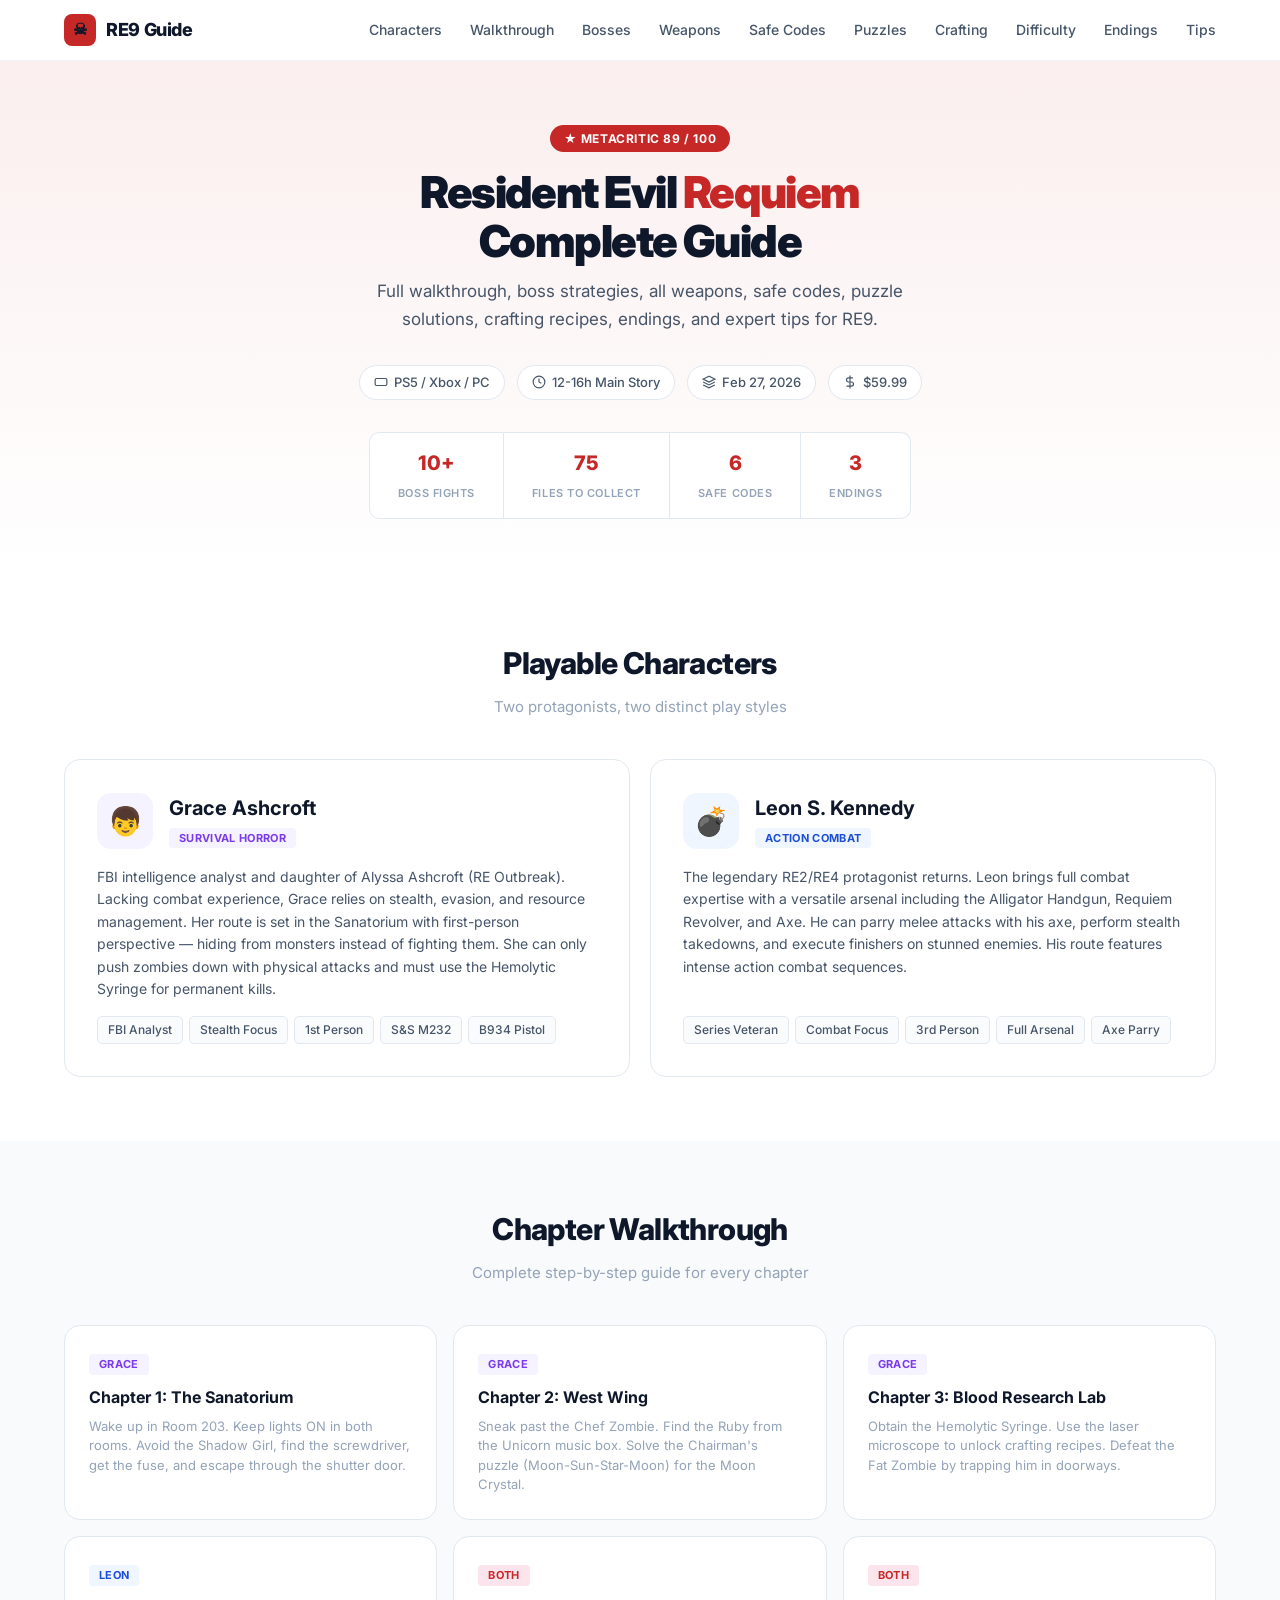
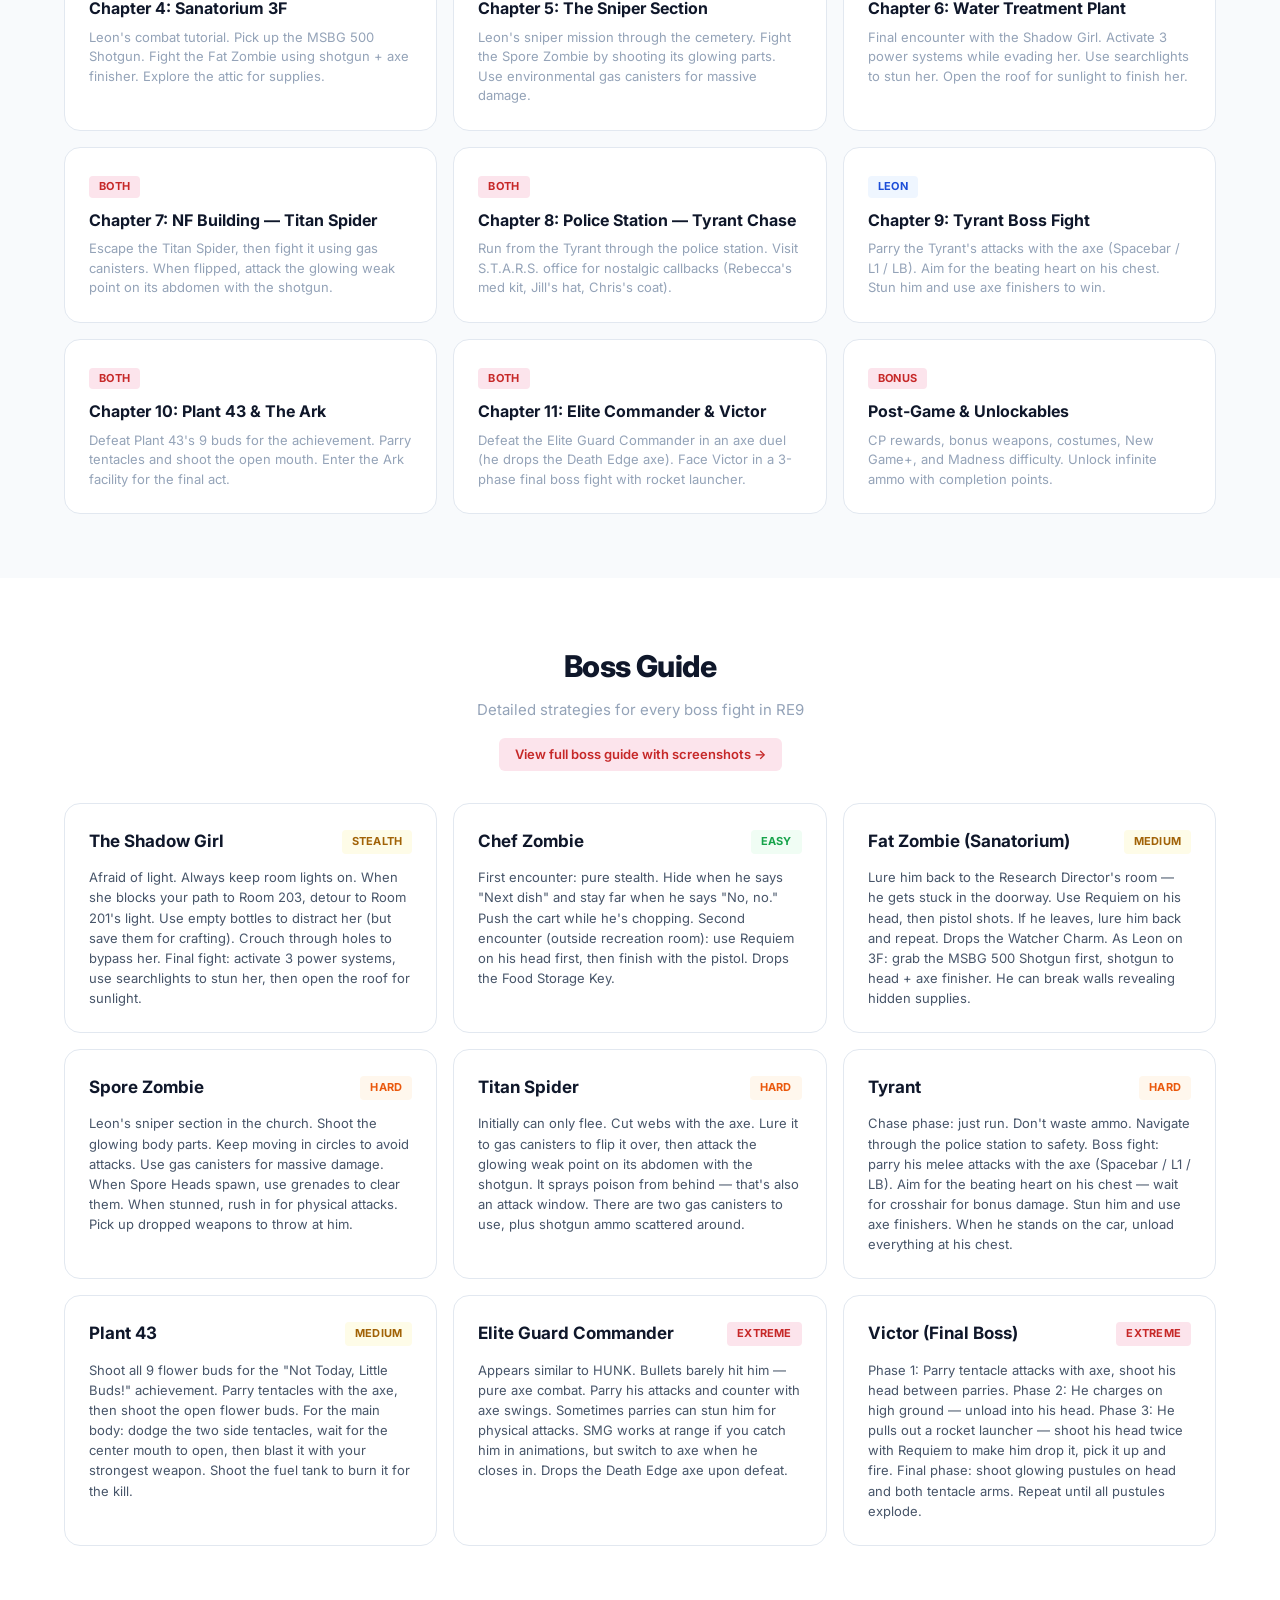
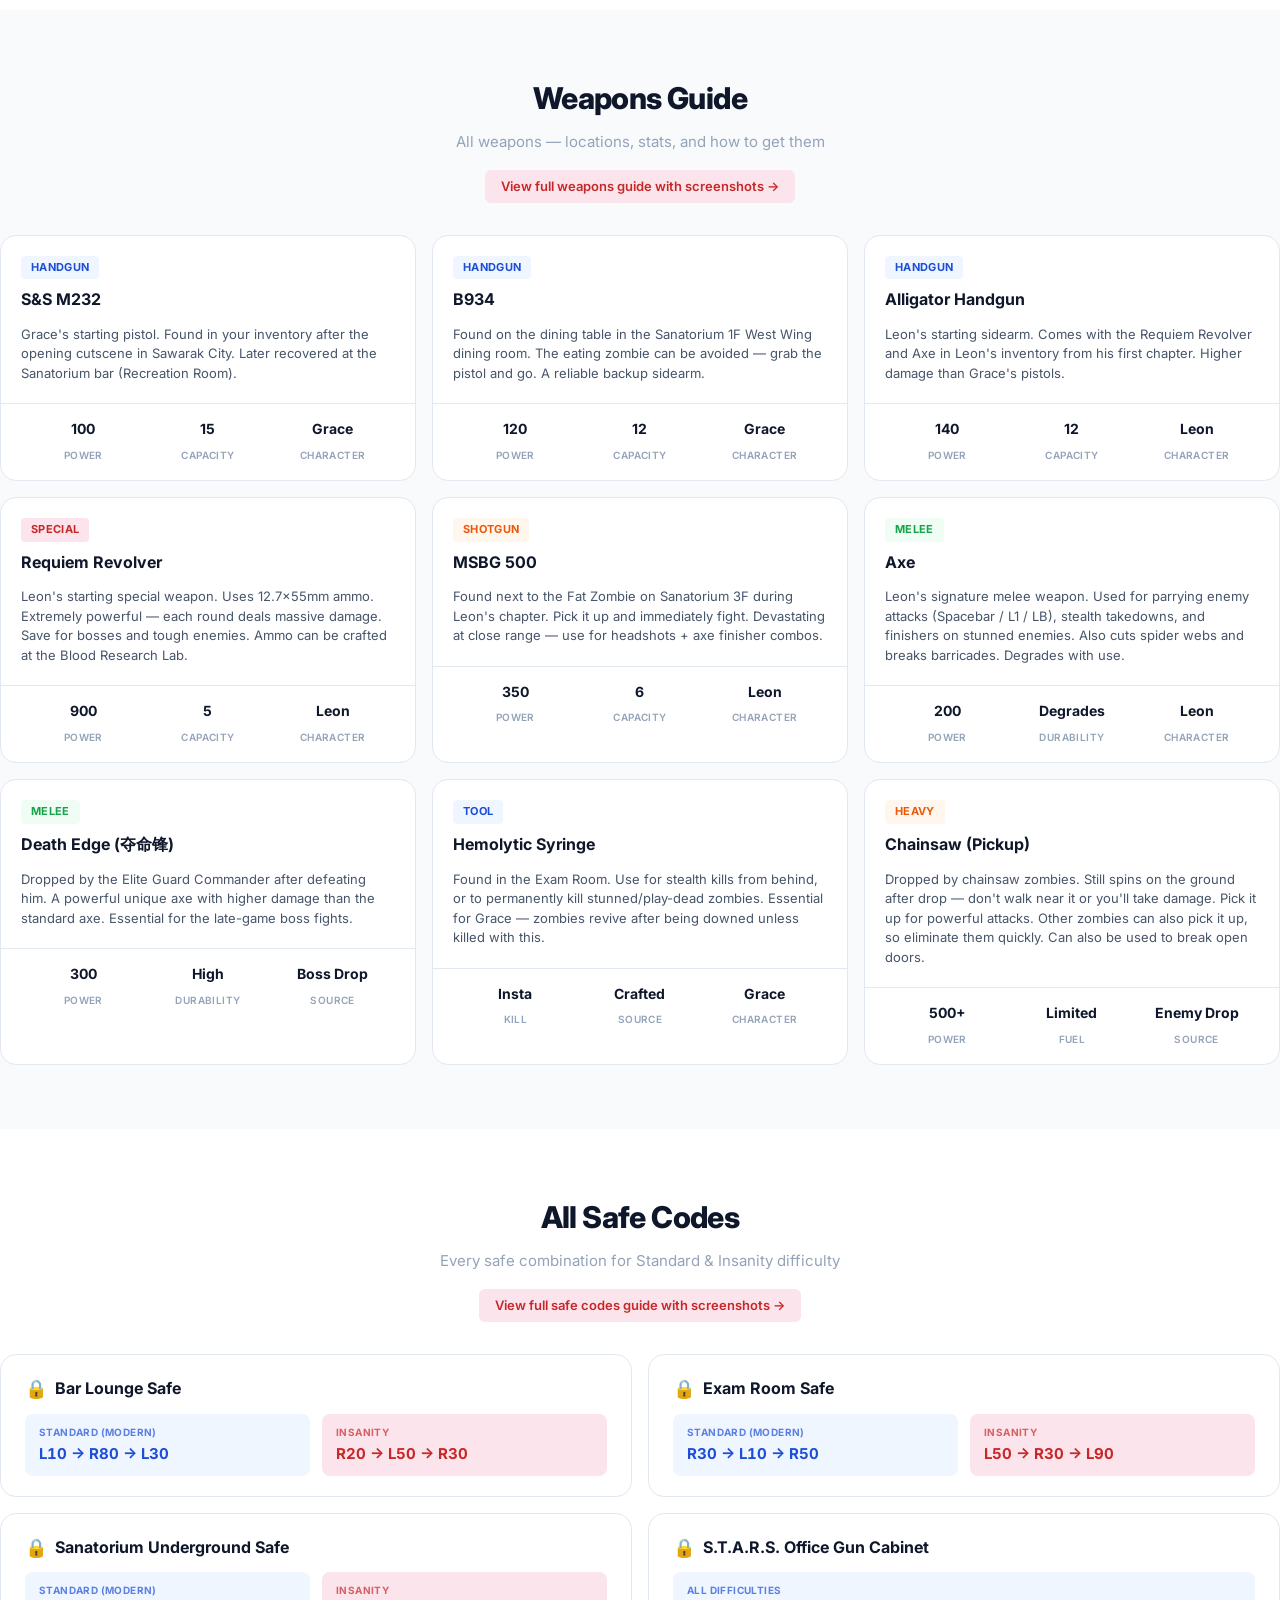
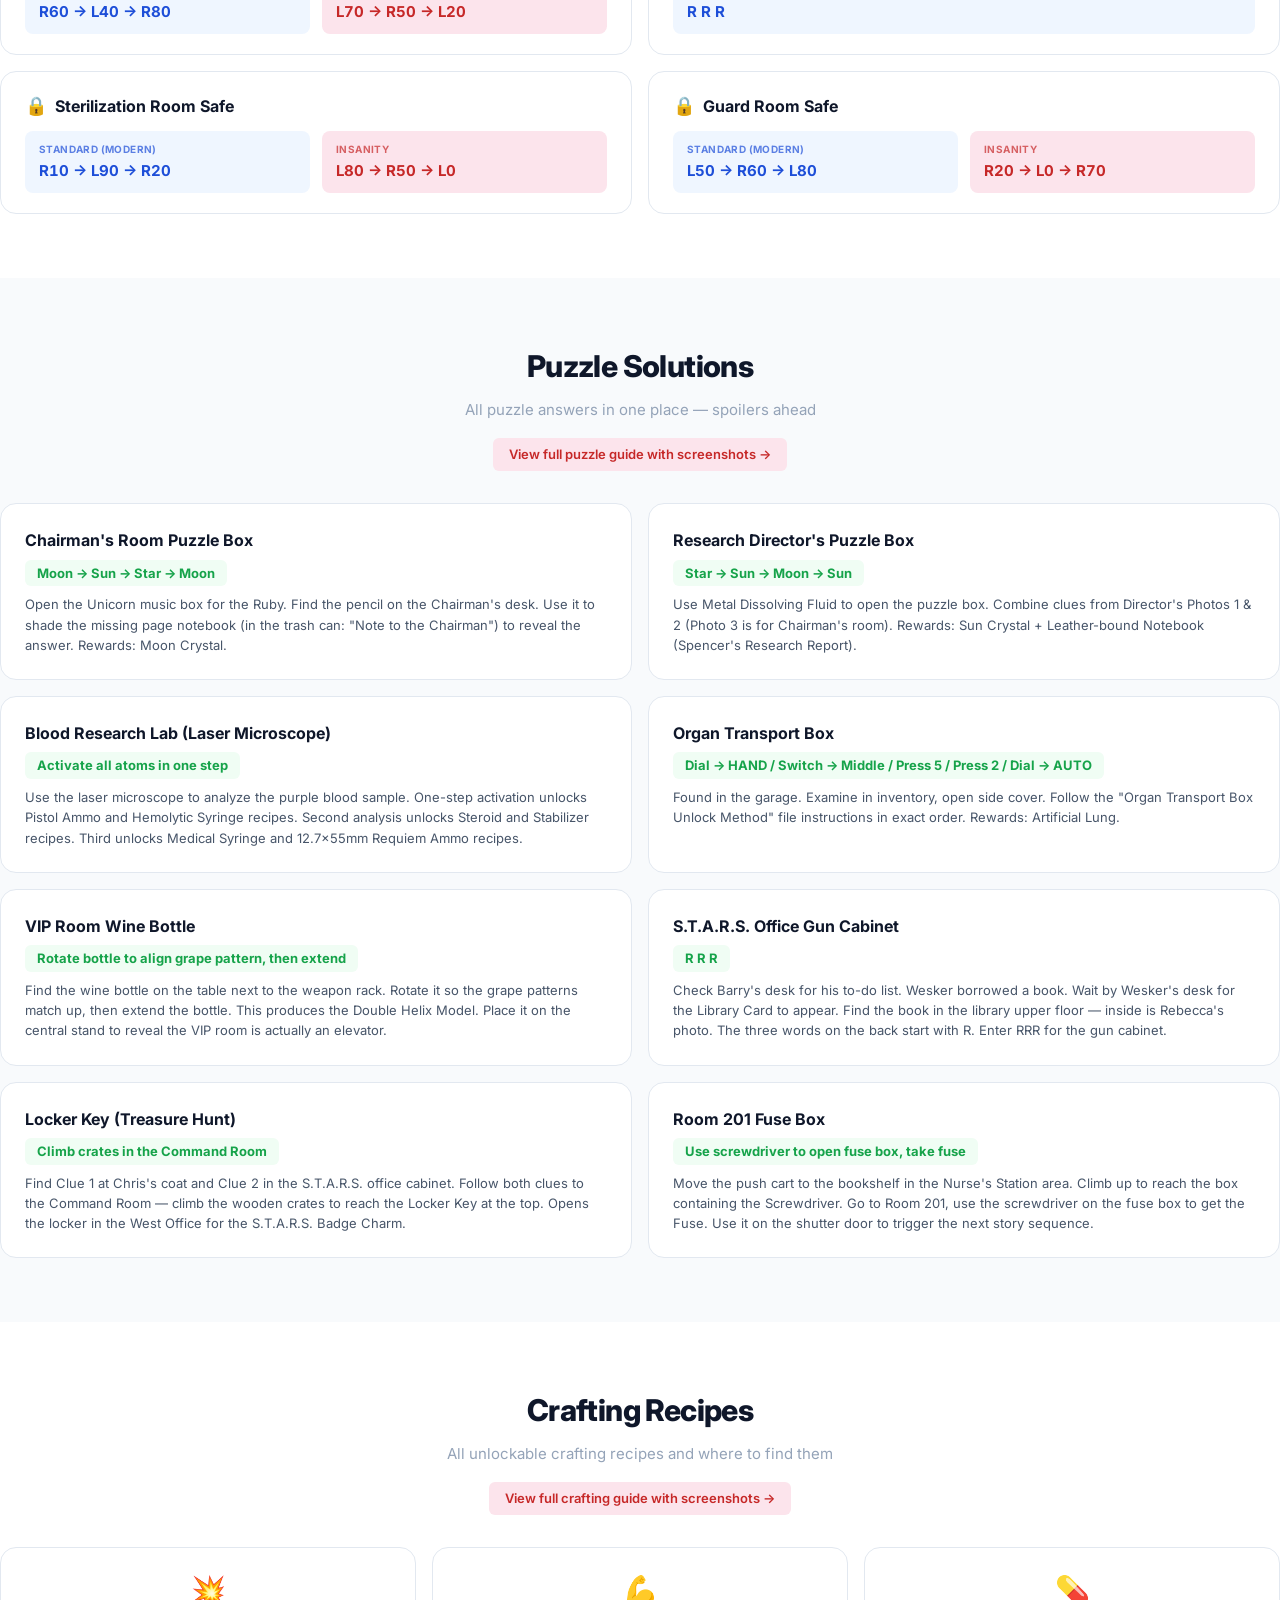
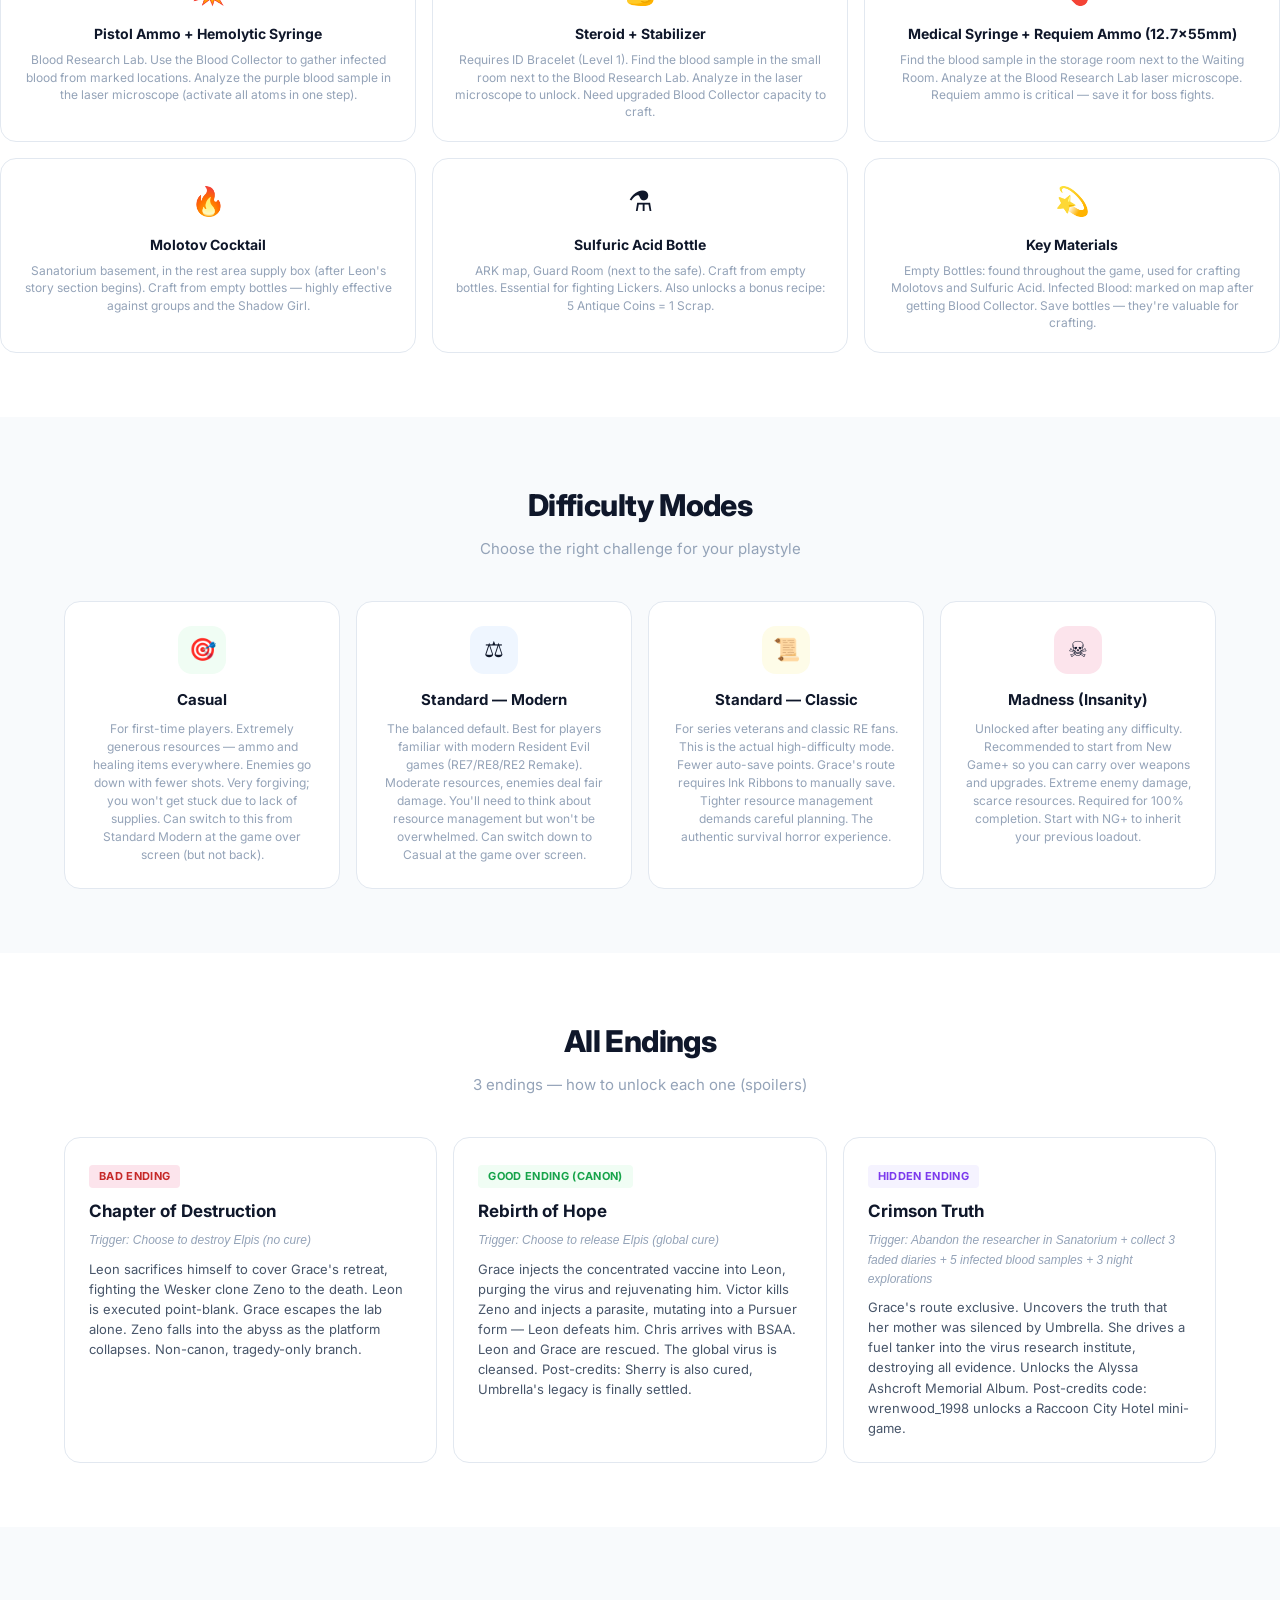
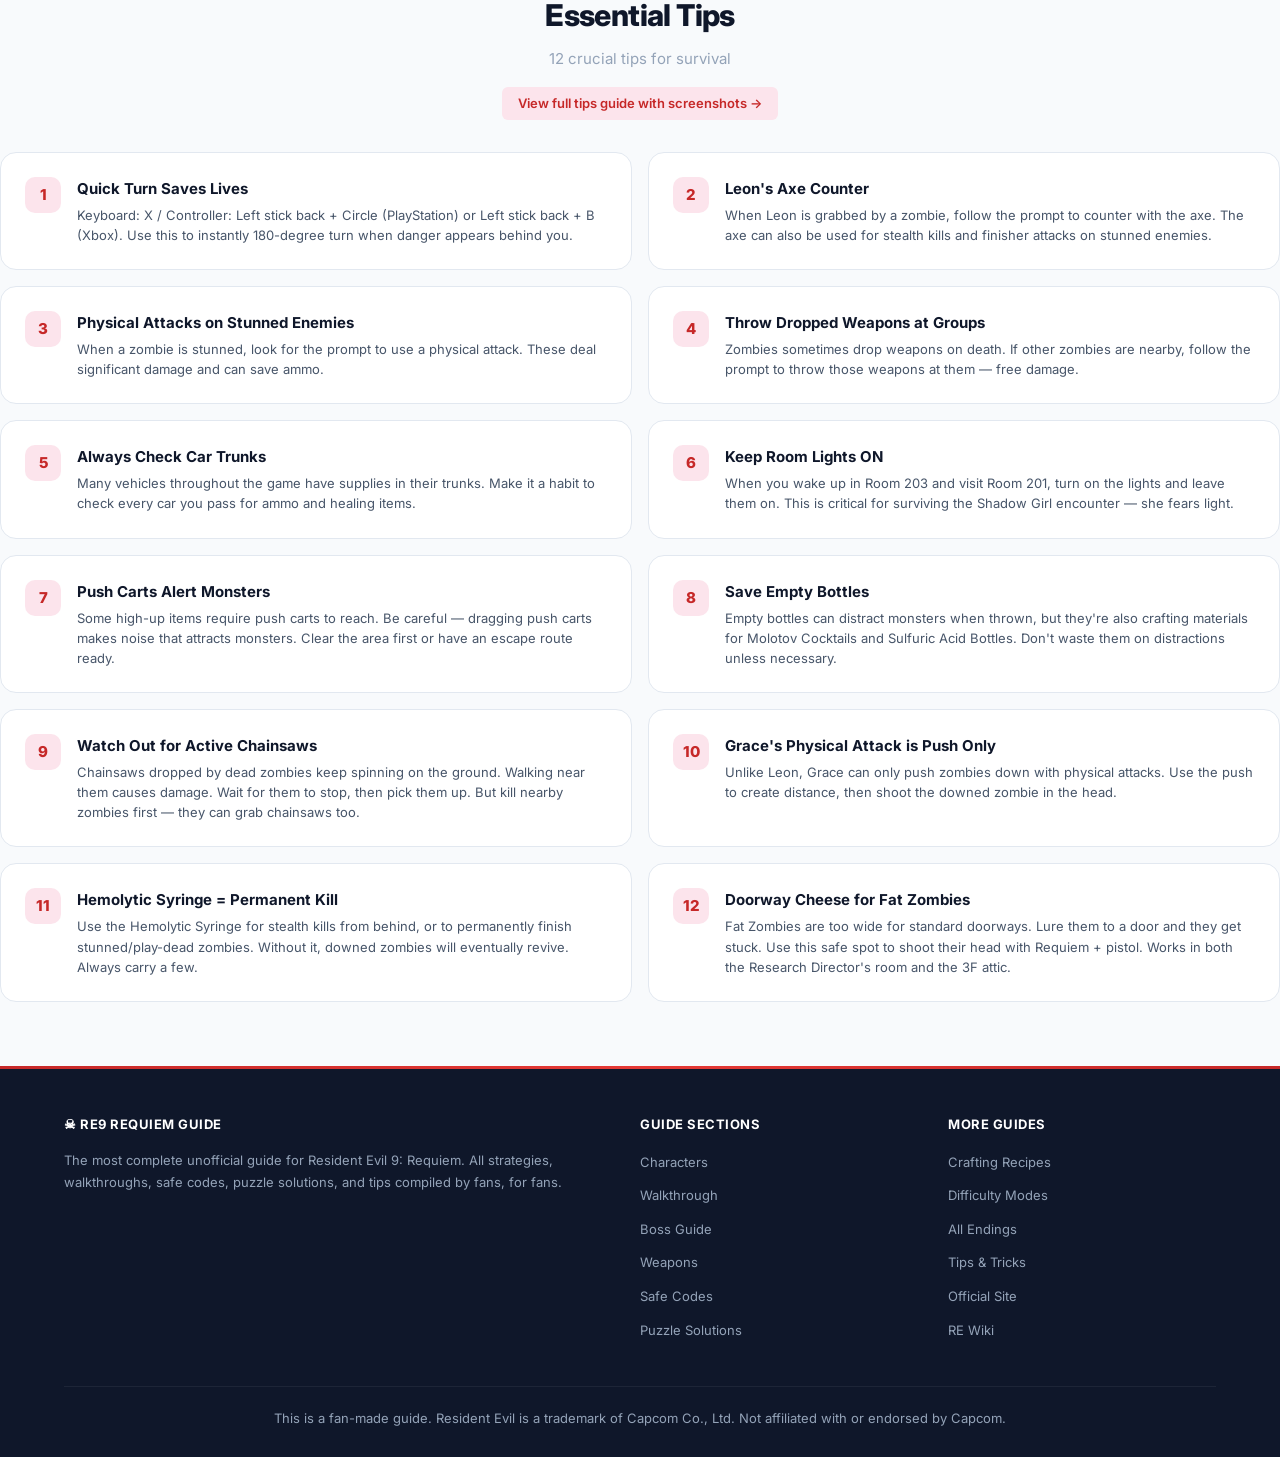
==== commit a75e4095: "Add illustrated guide sub-pages with screenshots Created 13 guide sub-pages in guides/ directory: - " ====
--- a/index.html
+++ b/index.html
@@ -31,15 +31,15 @@
             <button class="mobile-toggle" onclick="toggleNav()">&#9776;</button>
             <ul class="nav-links" id="navLinks">
                 <li><a href="#characters">Characters</a></li>
-                <li><a href="#walkthrough">Walkthrough</a></li>
-                <li><a href="#bosses">Bosses</a></li>
-                <li><a href="#weapons">Weapons</a></li>
-                <li><a href="#safes">Safe Codes</a></li>
-                <li><a href="#puzzles">Puzzles</a></li>
-                <li><a href="#crafting">Crafting</a></li>
+                <li><a href="guides/walkthrough.html">Walkthrough</a></li>
+                <li><a href="guides/boss-guide.html">Bosses</a></li>
+                <li><a href="guides/weapons.html">Weapons</a></li>
+                <li><a href="guides/safe-codes.html">Safe Codes</a></li>
+                <li><a href="guides/puzzles.html">Puzzles</a></li>
+                <li><a href="guides/crafting.html">Crafting</a></li>
                 <li><a href="#difficulty">Difficulty</a></li>
                 <li><a href="#endings">Endings</a></li>
-                <li><a href="#tips">Tips</a></li>
+                <li><a href="guides/tips.html">Tips</a></li>
             </ul>
         </div>
     </nav>
@@ -131,62 +131,62 @@
                 <p class="section-sub">Complete step-by-step guide for every chapter</p>
             </div>
             <div class="walk-grid">
-                <a href="#" class="walk-card animate-in">
+                <a href="guides/walkthrough-p1.html" class="walk-card animate-in">
                     <span class="walk-tag grace">Grace</span>
                     <h3>Chapter 1: The Sanatorium</h3>
                     <p>Wake up in Room 203. Keep lights ON in both rooms. Avoid the Shadow Girl, find the screwdriver, get the fuse, and escape through the shutter door.</p>
                 </a>
-                <a href="#" class="walk-card animate-in">
+                <a href="guides/walkthrough-p1.html" class="walk-card animate-in">
                     <span class="walk-tag grace">Grace</span>
                     <h3>Chapter 2: West Wing</h3>
                     <p>Sneak past the Chef Zombie. Find the Ruby from the Unicorn music box. Solve the Chairman's puzzle (Moon-Sun-Star-Moon) for the Moon Crystal.</p>
                 </a>
-                <a href="#" class="walk-card animate-in">
+                <a href="guides/walkthrough-p1.html" class="walk-card animate-in">
                     <span class="walk-tag grace">Grace</span>
                     <h3>Chapter 3: Blood Research Lab</h3>
                     <p>Obtain the Hemolytic Syringe. Use the laser microscope to unlock crafting recipes. Defeat the Fat Zombie by trapping him in doorways.</p>
                 </a>
-                <a href="#" class="walk-card animate-in">
+                <a href="guides/walkthrough-p2.html" class="walk-card animate-in">
                     <span class="walk-tag leon">Leon</span>
                     <h3>Chapter 4: Sanatorium 3F</h3>
                     <p>Leon's combat tutorial. Pick up the MSBG 500 Shotgun. Fight the Fat Zombie using shotgun + axe finisher. Explore the attic for supplies.</p>
                 </a>
-                <a href="#" class="walk-card animate-in">
+                <a href="guides/walkthrough-p3.html" class="walk-card animate-in">
                     <span class="walk-tag shared">Both</span>
                     <h3>Chapter 5: The Sniper Section</h3>
                     <p>Leon's sniper mission through the cemetery. Fight the Spore Zombie by shooting its glowing parts. Use environmental gas canisters for massive damage.</p>
                 </a>
-                <a href="#" class="walk-card animate-in">
+                <a href="guides/walkthrough-p3.html" class="walk-card animate-in">
                     <span class="walk-tag shared">Both</span>
                     <h3>Chapter 6: Water Treatment Plant</h3>
                     <p>Final encounter with the Shadow Girl. Activate 3 power systems while evading her. Use searchlights to stun her. Open the roof for sunlight to finish her.</p>
                 </a>
-                <a href="#" class="walk-card animate-in">
+                <a href="guides/walkthrough-p4.html" class="walk-card animate-in">
                     <span class="walk-tag shared">Both</span>
                     <h3>Chapter 7: NF Building — Titan Spider</h3>
                     <p>Escape the Titan Spider, then fight it using gas canisters. When flipped, attack the glowing weak point on its abdomen with the shotgun.</p>
                 </a>
-                <a href="#" class="walk-card animate-in">
+                <a href="guides/walkthrough-p4.html" class="walk-card animate-in">
                     <span class="walk-tag shared">Both</span>
                     <h3>Chapter 8: Police Station — Tyrant Chase</h3>
                     <p>Run from the Tyrant through the police station. Visit S.T.A.R.S. office for nostalgic callbacks (Rebecca's med kit, Jill's hat, Chris's coat).</p>
                 </a>
-                <a href="#" class="walk-card animate-in">
+                <a href="guides/walkthrough-p5.html" class="walk-card animate-in">
                     <span class="walk-tag leon">Leon</span>
                     <h3>Chapter 9: Tyrant Boss Fight</h3>
                     <p>Parry the Tyrant's attacks with the axe (Spacebar / L1 / LB). Aim for the beating heart on his chest. Stun him and use axe finishers to win.</p>
                 </a>
-                <a href="#" class="walk-card animate-in">
+                <a href="guides/walkthrough-p5.html" class="walk-card animate-in">
                     <span class="walk-tag shared">Both</span>
                     <h3>Chapter 10: Plant 43 &amp; The Ark</h3>
                     <p>Defeat Plant 43's 9 buds for the achievement. Parry tentacles and shoot the open mouth. Enter the Ark facility for the final act.</p>
                 </a>
-                <a href="#" class="walk-card animate-in">
+                <a href="guides/walkthrough-p6.html" class="walk-card animate-in">
                     <span class="walk-tag shared">Both</span>
                     <h3>Chapter 11: Elite Commander &amp; Victor</h3>
                     <p>Defeat the Elite Guard Commander in an axe duel (he drops the Death Edge axe). Face Victor in a 3-phase final boss fight with rocket launcher.</p>
                 </a>
-                <a href="#" class="walk-card animate-in">
+                <a href="guides/walkthrough-p6.html" class="walk-card animate-in">
                     <span class="walk-tag shared">Bonus</span>
                     <h3>Post-Game &amp; Unlockables</h3>
                     <p>CP rewards, bonus weapons, costumes, New Game+, and Madness difficulty. Unlock infinite ammo with completion points.</p>
@@ -202,6 +202,9 @@
                 <h2 class="section-title">Boss Guide</h2>
                 <p class="section-sub">Detailed strategies for every boss fight in RE9</p>
             </div>
+            <div style="text-align:center;margin:-24px 0 32px;">
+                <a href="guides/boss-guide.html" class="section-link">View full boss guide with screenshots &rarr;</a>
+            </div>
             <div class="boss-grid">
                 <article class="boss-card animate-in">
                     <div class="boss-header">
@@ -276,6 +279,10 @@
             <div class="section-header animate-in">
                 <h2 class="section-title">Weapons Guide</h2>
                 <p class="section-sub">All weapons — locations, stats, and how to get them</p>
+            </div>
+            <div style="text-align:center;margin:-24px 0 32px;">
+                <a href="guides/weapons.html" class="section-link">View full weapons guide with screenshots &rarr;</a>
+            </div>
             </div>
             <div class="weapon-grid">
                 <article class="weapon-card animate-in">
@@ -378,6 +385,10 @@
             <div class="section-header animate-in">
                 <h2 class="section-title">All Safe Codes</h2>
                 <p class="section-sub">Every safe combination for Standard &amp; Insanity difficulty</p>
+            </div>
+            <div style="text-align:center;margin:-24px 0 32px;">
+                <a href="guides/safe-codes.html" class="section-link">View full safe codes guide with screenshots &rarr;</a>
+            </div>
             </div>
             <div class="safe-grid">
                 <article class="safe-card animate-in">
@@ -432,6 +443,10 @@
                 <h2 class="section-title">Puzzle Solutions</h2>
                 <p class="section-sub">All puzzle answers in one place — spoilers ahead</p>
             </div>
+            <div style="text-align:center;margin:-24px 0 32px;">
+                <a href="guides/puzzles.html" class="section-link">View full puzzle guide with screenshots &rarr;</a>
+            </div>
+            </div>
             <div class="puzzle-grid">
                 <article class="puzzle-card animate-in">
                     <div class="puzzle-name">Chairman's Room Puzzle Box</div>
@@ -483,6 +498,10 @@
             <div class="section-header animate-in">
                 <h2 class="section-title">Crafting Recipes</h2>
                 <p class="section-sub">All unlockable crafting recipes and where to find them</p>
+            </div>
+            <div style="text-align:center;margin:-24px 0 32px;">
+                <a href="guides/crafting.html" class="section-link">View full crafting guide with screenshots &rarr;</a>
+            </div>
             </div>
             <div class="craft-grid">
                 <article class="craft-card animate-in">
@@ -587,6 +606,10 @@
             <div class="section-header animate-in">
                 <h2 class="section-title">Essential Tips</h2>
                 <p class="section-sub">12 crucial tips for survival</p>
+            </div>
+            <div style="text-align:center;margin:-24px 0 32px;">
+                <a href="guides/tips.html" class="section-link">View full tips guide with screenshots &rarr;</a>
+            </div>
             </div>
             <div class="tips-grid">
                 <article class="tip-card animate-in">
--- a/css/style.css
+++ b/css/style.css
@@ -140,6 +140,12 @@
 .section-header { text-align: center; margin-bottom: 40px; }
 .section-title { font-size: 30px; font-weight: 800; letter-spacing: -0.02em; color: var(--text); margin-bottom: 8px; }
 .section-sub { font-size: 15px; color: var(--text-light); max-width: 500px; margin: 0 auto; }
+.section-link {
+    display: inline-block; padding: 6px 16px; border-radius: 6px;
+    font-size: 13px; font-weight: 600; color: var(--red);
+    background: var(--red-light); transition: all 0.2s;
+}
+.section-link:hover { background: var(--red); color: #fff; }
 
 /* ========== Character Cards ========== */
 .char-grid { display: grid; grid-template-columns: repeat(2, 1fr); gap: 20px; }
